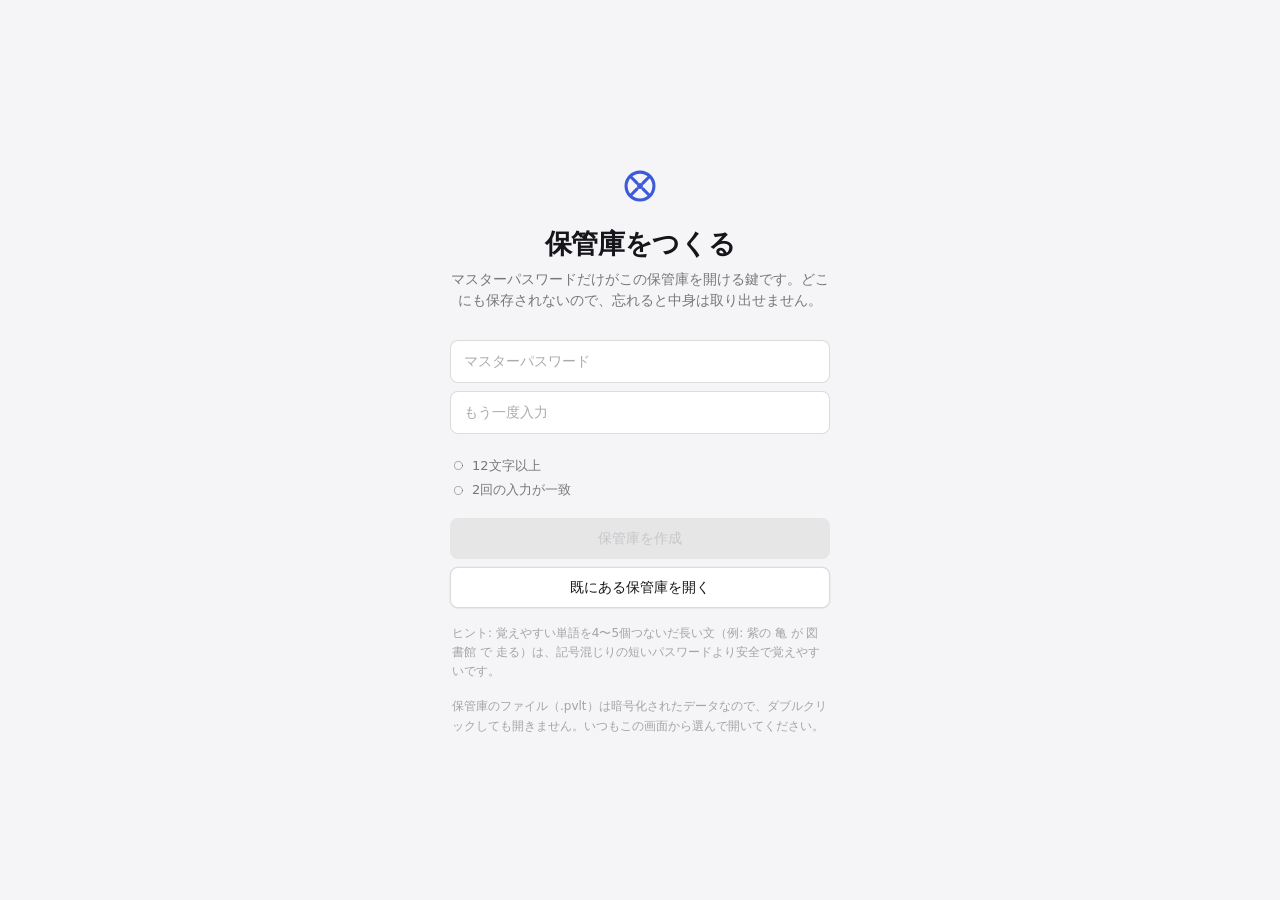
==== index.html @ 29baa1d1 "PassVault web 版を配信（版 8d595e68c6ea） Web/build.py --site の出力。生成物なので main には入れず、この枝だけに置く。" ====
<!doctype html>
<html lang="ja">
<head>
<meta charset="utf-8">
<meta name="viewport" content="width=device-width, initial-scale=1, viewport-fit=cover">
<meta name="apple-mobile-web-app-capable" content="yes">
<meta name="apple-mobile-web-app-status-bar-style" content="black-translucent">
<meta name="apple-mobile-web-app-title" content="PassVault">
<meta name="theme-color" content="#1c1c1e" media="(prefers-color-scheme: dark)">
<meta name="theme-color" content="#e8e8ea" media="(prefers-color-scheme: light)">
<link rel="manifest" href="./manifest.webmanifest">
<link rel="apple-touch-icon" href="./apple-touch-icon.png">
<!-- 検索避け。個人の保管庫なので、見つけてもらう必要がない。 -->
<meta name="robots" content="noindex, nofollow">
<title>PassVault</title>
<!--
  このファイルは Web/build.py が生成したものです。直接編集しないでください。
  元は Web/style.css と Web/*.js です。
-->
<style>
/* 骨組み。テーマ（theme-*.css）はこの上に重ねて色と密度を変える。
 *
 * 構造の考え方:
 *   ・面はひとつ。一覧と詳細は「切り替わる画面」であって、並ぶ列ではない。
 *     数十件の保管庫に 3 列は過剰で、ほとんどが空の器になる
 *   ・検索が主役。上の帯でいちばん広い場所を占める
 *   ・区分は横一列の札。中身のあるものしか出さない
 *   ・一覧から直接コピーできる。9 割の用はそれで済む
 *
 * 組みの考え方:
 *   ・余白は 4 の倍数で刻む。目が拾える律動を作るため
 *   ・選択は塗りつぶさない。地を薄く染めて文字を強める
 *   ・影はほとんど使わない。境界線と地の明度差で階層を作る
 *   ・色は状態を示すときだけ使う。装飾では使わない
 *   ・純白と純黒を避ける。目に刺さるうえ、階層も作りにくい
 */

:root {
  color-scheme: light dark;

  --accent: AccentColor;
  --accent-text: AccentColorText;
  --accent-fallback: #3b5bdb;

  --window: #f5f5f7;
  --bar: rgba(250, 250, 252, 0.78);
  --content: #ffffff;
  --raised: #ffffff;
  --sunken: #eeeef1;

  --text: #16161a;
  --text-2: rgba(22, 22, 26, 0.56);
  --text-3: rgba(22, 22, 26, 0.36);
  --hairline: rgba(22, 22, 26, 0.09);
  --hairline-strong: rgba(22, 22, 26, 0.15);
  --hover: rgba(22, 22, 26, 0.045);

  --danger: #d13d31;
  --warn: #a96500;
  --ok: #1a7f43;

  --r-small: 8px;
  --r-medium: 12px;
  --r-large: 18px;

  --shadow-raised: 0 0 0 0.5px rgba(22, 22, 26, 0.05), 0 1px 2px rgba(22, 22, 26, 0.04);
  --shadow-sheet: 0 0 0 0.5px rgba(22, 22, 26, 0.1), 0 24px 64px rgba(22, 22, 26, 0.24);

  --selected: color-mix(in srgb, var(--accent, var(--accent-fallback)) 11%, transparent);

  --tint-l: 47%;
  --tint-s: 56%;

  --ease: cubic-bezier(.32, .72, 0, 1);
}

@media (prefers-color-scheme: dark) {
  :root {
    --accent-fallback: #7a94ff;

    /* 黒を持ち上げる。沈めきると輪郭が消えて階層が読めない。 */
    --window: #141416;
    --bar: rgba(28, 28, 31, 0.76);
    --content: #1b1b1e;
    --raised: #232327;
    --sunken: #191a1d;

    --text: rgba(255, 255, 255, 0.92);
    --text-2: rgba(255, 255, 255, 0.54);
    --text-3: rgba(255, 255, 255, 0.33);
    --hairline: rgba(255, 255, 255, 0.09);
    --hairline-strong: rgba(255, 255, 255, 0.16);
    --hover: rgba(255, 255, 255, 0.055);

    --danger: #ff6b61;
    --warn: #ffb340;
    --ok: #41c777;

    --shadow-raised: 0 0 0 0.5px rgba(0, 0, 0, 0.36), 0 1px 2px rgba(0, 0, 0, 0.28);
    --shadow-sheet: 0 0 0 0.5px rgba(0, 0, 0, 0.5), 0 24px 64px rgba(0, 0, 0, 0.58);

    --selected: color-mix(in srgb, var(--accent, var(--accent-fallback)) 20%, transparent);

    --tint-l: 62%;
    --tint-s: 52%;
  }
}

@supports not (color: AccentColor) {
  :root { --accent: var(--accent-fallback); --accent-text: #fff; }
}

* { box-sizing: border-box; }
html, body { height: 100%; }

body {
  margin: 0;
  font: 14px/1.5 -apple-system, BlinkMacSystemFont, 'SF Pro Text', 'Hiragino Sans',
        'Noto Sans JP', system-ui, sans-serif;
  color: var(--text);
  background: var(--window);
  -webkit-font-smoothing: antialiased;
  text-rendering: optimizeLegibility;
}

button { font: inherit; color: inherit; cursor: default; }
input, textarea, select { font: inherit; color: inherit; }
a { color: var(--accent, var(--accent-fallback)); text-underline-offset: 2px; }
.icon { flex: none; vertical-align: -0.15em; }
.grow { flex: 1; min-width: 0; }

.gate-card h1, .detail-head h1, .dlg-head h2, .g-title, .brand {
  font-family: -apple-system, BlinkMacSystemFont, 'SF Pro Display', 'Hiragino Sans',
               'Noto Sans JP', system-ui, sans-serif;
  letter-spacing: -0.014em;
}

@media (prefers-reduced-motion: no-preference) {
  .chip, .item-row, .iconbtn, .push, .quick, .tag, .pill, dialog {
    transition: background-color .13s var(--ease), color .13s var(--ease),
                box-shadow .13s var(--ease), opacity .13s var(--ease);
  }
  dialog[open] { animation: sheet-in .26s var(--ease); }
  @keyframes sheet-in {
    from { transform: translateY(-12px) scale(.99); opacity: 0; }
    to   { transform: none; opacity: 1; }
  }
  #main > .sheet { animation: view-in .2s var(--ease); }
  @keyframes view-in { from { opacity: 0; transform: translateY(4px); } to { opacity: 1; transform: none; } }
}

:focus-visible {
  outline: 3px solid color-mix(in srgb, var(--accent, var(--accent-fallback)) 42%, transparent);
  outline-offset: 1px;
  border-radius: var(--r-small);
}

/* ---------- 入口（作成・解錠） ---------- */

#gate {
  min-height: 100vh; display: grid; place-items: center;
  padding: 40px 24px; background: var(--window);
}
.gate-card { width: 100%; max-width: 380px; text-align: center; }
.gate-card h1 { font-size: 27px; font-weight: 600; line-height: 1.2; margin: 20px 0 8px; }
.gate-card p.lead { color: var(--text-2); margin: 0 0 28px; font-size: 14px; line-height: 1.55; }
.gate-mark { color: var(--accent, var(--accent-fallback)); display: flex; justify-content: center; }

.field {
  width: 100%; padding: 10px 13px;
  border: 0.5px solid var(--hairline-strong); border-radius: var(--r-small);
  background: var(--content); margin-bottom: 8px;
}
.field::placeholder { color: var(--text-3); }
.field:focus { outline: none; border-color: var(--accent, var(--accent-fallback));
  box-shadow: 0 0 0 3.5px color-mix(in srgb, var(--accent, var(--accent-fallback)) 26%, transparent); }
textarea.field { resize: vertical; line-height: 1.6; }

.push {
  width: 100%; padding: 9px 18px; border-radius: var(--r-small);
  border: 0.5px solid var(--hairline-strong); background: var(--raised);
  box-shadow: var(--shadow-raised); font-weight: 450;
}
.push:hover:not(:disabled) { background: color-mix(in srgb, var(--raised) 93%, var(--text) 7%); }
.push:active:not(:disabled) { background: color-mix(in srgb, var(--raised) 86%, var(--text) 14%); }
.push:disabled { opacity: .45; }
.push.primary {
  background: var(--accent, var(--accent-fallback)); color: var(--accent-text, #fff);
  border-color: transparent; font-weight: 550;
}
.push.primary:hover:not(:disabled) { filter: brightness(1.08); }
.push.primary:active:not(:disabled) { filter: brightness(.92); }
.push.primary:disabled { background: var(--hairline-strong); color: var(--text-3); box-shadow: none; }
.push + .push { margin-top: 8px; }

.hints { text-align: left; margin: 14px 2px 18px; display: grid; gap: 5px; }
.hint { color: var(--text-2); font-size: 13px; display: flex; align-items: center; gap: 7px; }
.hint .icon { color: var(--text-3); }
.hint.ok, .hint.ok .icon { color: var(--ok); }
.tip { font-size: 12px; color: var(--text-3); margin: 16px 2px 0; text-align: left; line-height: 1.6; }
.error { color: var(--danger); font-size: 13px; text-align: left; margin: 8px 2px; }

/* ---------- 全体の骨格 ---------- */

#app { display: none; height: 100vh; grid-template-rows: auto 1fr; }
#app.on { display: grid; }

/* 上の帯。検索がこのアプリの主役なので、いちばん広い場所を与える。 */
#bar {
  display: flex; align-items: center; gap: 14px;
  padding: 12px 18px; min-height: 62px;
  background: var(--bar);
  -webkit-backdrop-filter: blur(28px) saturate(180%);
  backdrop-filter: blur(28px) saturate(180%);
  border-bottom: 0.5px solid var(--hairline);
  z-index: 5;
}
.brand {
  display: flex; align-items: center; gap: 7px; flex: none;
  font-size: 14.5px; font-weight: 600; color: var(--text);
}
.brand .icon { color: var(--accent, var(--accent-fallback)); }
.brand .unsaved {
  font-size: 11px; font-weight: 600; color: var(--warn);
  background: color-mix(in srgb, var(--warn) 15%, transparent);
  padding: 1px 7px; border-radius: 999px; margin-left: 2px;
}

.searchwrap { flex: 1; display: flex; justify-content: center; }
#search {
  width: 100%; max-width: 520px;
  padding: 9px 14px 9px 36px; border-radius: 10px;
  border: 0.5px solid transparent; background: var(--sunken);
  font-size: 14px;
  background-image: url("data:image/svg+xml,%3Csvg xmlns='http://www.w3.org/2000/svg' viewBox='0 0 24 24' fill='none' stroke='%23888' stroke-width='2' stroke-linecap='round'%3E%3Ccircle cx='10.7' cy='10.7' r='6.7'/%3E%3Cpath d='m15.6 15.6 4.4 4.4'/%3E%3C/svg%3E");
  background-repeat: no-repeat; background-position: 12px center; background-size: 15px;
  -webkit-appearance: none;
}
#search::placeholder { color: var(--text-3); }
#search:focus { outline: none; background-color: var(--content);
  border-color: var(--accent, var(--accent-fallback));
  box-shadow: 0 0 0 3.5px color-mix(in srgb, var(--accent, var(--accent-fallback)) 22%, transparent); }

.bar-tools { display: flex; align-items: center; gap: 2px; flex: none; }

/* 詳細のときの帯。戻り先の名前を出して、どこから来たか分かるようにする。 */
.backbtn {
  display: inline-flex; align-items: center; gap: 4px; flex: none;
  background: none; border: none; padding: 6px 10px 6px 6px;
  border-radius: var(--r-small); color: var(--accent, var(--accent-fallback));
  font-size: 13.5px; font-weight: 500;
}
.backbtn:hover { background: var(--hover); }
.bar-title {
  flex: 1; text-align: center; font-size: 13.5px; font-weight: 550;
  overflow: hidden; text-overflow: ellipsis; white-space: nowrap;
  padding: 0 8px;
}

.iconbtn {
  background: none; border: none; padding: 7px; border-radius: var(--r-small);
  color: var(--text-2); display: inline-flex; align-items: center; justify-content: center;
}
.iconbtn:hover { background: var(--hover); color: var(--text); }
.iconbtn:active { background: var(--hairline); }
.iconbtn.on { color: var(--accent, var(--accent-fallback)); }

#main { overflow-y: auto; }

/* 中身はひとつの柱にまとめて中央に置く。端まで広げると視線が泳ぐ。 */
.sheet { max-width: 720px; margin: 0 auto; padding: 22px 20px 64px; }

/* ---------- 区分の札 ---------- */

.chips { display: flex; flex-wrap: wrap; gap: 6px; margin-bottom: 18px; }
.chip {
  display: inline-flex; align-items: center; gap: 6px;
  padding: 5px 12px; border-radius: 999px;
  border: 0.5px solid var(--hairline-strong); background: transparent;
  color: var(--text-2); font-size: 13px;
}
.chip:hover { background: var(--hover); color: var(--text); }
.chip .n { font-size: 11.5px; color: var(--text-3); font-variant-numeric: tabular-nums; }
.chip .n.warn { color: var(--warn); font-weight: 600; }
.chip.sel {
  background: var(--selected); border-color: transparent;
  color: var(--accent, var(--accent-fallback)); font-weight: 550;
}
.chip.sel .n { color: color-mix(in srgb, currentColor 66%, transparent); }

.listtools { display: flex; justify-content: flex-end; margin: -8px 0 10px; }
.linkbtn {
  background: none; border: none; color: var(--text-2); font-size: 12.5px;
  display: inline-flex; align-items: center; gap: 5px; padding: 4px 8px;
  border-radius: var(--r-small);
}
.linkbtn:hover { background: var(--hover); color: var(--text); }

/* ---------- 一覧 ---------- */

.list {
  background: var(--content); border: 0.5px solid var(--hairline);
  border-radius: var(--r-medium); overflow: hidden;
  box-shadow: var(--shadow-raised);
}

.item-row { display: flex; align-items: stretch; position: relative; }
.item-row + .item-row { border-top: 0.5px solid var(--hairline); }
.item-row:hover { background: var(--hover); }
/* キーボードが指している行。触っている場所を見失わないための印。 */
.item-row.cur { background: var(--selected); }
.item-row.cur::before {
  content: ''; position: absolute; left: 0; top: 0; bottom: 0; width: 3px;
  background: var(--accent, var(--accent-fallback));
}

.item-open {
  flex: 1; min-width: 0; display: flex; align-items: center; gap: 13px;
  padding: 12px 14px; border: none; background: none; text-align: left; color: var(--text);
}
.item-row .avatar {
  width: 34px; height: 34px; border-radius: 9px;
  display: grid; place-items: center; flex: none; color: #fff;
  background: hsl(var(--hue) var(--tint-s) var(--tint-l));
}
.item-row .lines { flex: 1; min-width: 0; }
.item-row .t {
  display: block; overflow: hidden; text-overflow: ellipsis; white-space: nowrap;
  font-weight: 450;
}
.item-row.cur .t { font-weight: 550; }
.item-row .s {
  display: block; font-size: 12px; color: var(--text-2); margin-top: 1px;
  overflow: hidden; text-overflow: ellipsis; white-space: nowrap;
}
.item-row .marks { display: flex; gap: 6px; color: var(--text-3); flex: none; }
.item-row .marks .warn { color: var(--warn); }
.item-row .marks .fav { color: #e0a316; }

/* 一覧から直接コピーする釦。触れるまでは控えめにしておく。 */
.quick {
  flex: none; width: 46px; border: none; background: none;
  color: var(--text-3); display: grid; place-items: center;
  border-left: 0.5px solid transparent;
}
.quick:hover { background: var(--hover); color: var(--accent, var(--accent-fallback)); }
@media (hover: hover) {
  .quick { opacity: 0; }
  .item-row:hover .quick, .item-row.cur .quick, .quick:focus-visible { opacity: 1; }
}

.listfoot {
  font-size: 11.5px; color: var(--text-3); text-align: right;
  margin-top: 10px; font-variant-numeric: tabular-nums;
}

.empty {
  padding: 72px 28px; text-align: center; color: var(--text-3);
  display: grid; gap: 8px; justify-items: center;
}
.empty .big { color: var(--text-3); opacity: .4; }
.empty .lead { font-size: 14px; color: var(--text-2); }

/* ---------- 詳細 ---------- */

.detail-head { display: flex; align-items: center; gap: 16px; margin-bottom: 26px; }
.avatar.small {
  width: 26px; height: 26px; border-radius: 7px;
  display: grid; place-items: center; flex: none; color: #fff;
  background: hsl(var(--hue) var(--tint-s) var(--tint-l));
}
.detail-head .avatar {
  width: 58px; height: 58px; border-radius: 15px;
  display: grid; place-items: center; flex: none; color: #fff;
  background: hsl(var(--hue) var(--tint-s) var(--tint-l));
  box-shadow: 0 3px 10px color-mix(in srgb, hsl(var(--hue) var(--tint-s) var(--tint-l)) 30%, transparent);
}
.detail-head h1 { font-size: 25px; font-weight: 600; line-height: 1.2; margin: 0; }
/* 押すと同じ種別だけを見られる。札から種別を外したぶんの入口。 */
.detail-head .cat {
  font-size: 12px; color: var(--text-2); margin-top: 3px;
  letter-spacing: 0.04em; font-weight: 500;
  background: none; border: none; padding: 0; display: block;
}
.detail-head .cat:hover { color: var(--accent, var(--accent-fallback)); }

.card {
  background: var(--content); border: 0.5px solid var(--hairline);
  border-radius: var(--r-medium); margin-bottom: 14px;
  box-shadow: var(--shadow-raised); overflow: hidden;
}
.row { display: flex; align-items: center; gap: 10px; padding: 12px 15px; }
.row + .row { border-top: 0.5px solid var(--hairline); }
.row .lab {
  font-size: 11px; color: var(--text-2); margin-bottom: 3px;
  letter-spacing: 0.04em; font-weight: 500;
}
.row .val { word-break: break-word; line-height: 1.45; }
.row .val.mono {
  font-family: ui-monospace, 'SF Mono', Menlo, monospace; font-size: 13.5px;
  letter-spacing: 0.01em;
}
@media (hover: hover) {
  .row .iconbtn { opacity: .4; }
  .row:hover .iconbtn, .row .iconbtn:focus-visible { opacity: 1; }
}

.banner {
  display: flex; gap: 11px; padding: 12px 15px; border-radius: var(--r-medium);
  margin-bottom: 10px; align-items: flex-start;
  background: color-mix(in srgb, var(--warn) 11%, transparent);
  border: 0.5px solid color-mix(in srgb, var(--warn) 22%, transparent);
}
.banner > .icon { color: var(--warn); margin-top: 1px; }
.banner .bt { font-weight: 600; font-size: 13.5px; }
.banner .bd { font-size: 12.5px; color: var(--text-2); line-height: 1.5; }
.banner.quiet { background: var(--sunken); border-color: var(--hairline); }
.banner.quiet > .icon { color: var(--text-2); }

.tags { display: flex; flex-wrap: wrap; gap: 6px; margin-bottom: 18px; }
.tag {
  font-size: 12.5px; padding: 3px 11px 3px 8px; border-radius: 999px;
  background: var(--sunken); border: 0.5px solid var(--hairline);
  display: inline-flex; align-items: center; gap: 5px; color: var(--text-2);
}
.tag .icon { color: var(--text-3); }
button.tag:hover {
  background: var(--selected); border-color: transparent;
  color: var(--accent, var(--accent-fallback));
}
button.tag:hover .icon { color: currentColor; }

.notes {
  white-space: pre-wrap; background: var(--content); border: 0.5px solid var(--hairline);
  border-radius: var(--r-medium); padding: 15px; margin-bottom: 14px;
  box-shadow: var(--shadow-raised); line-height: 1.65;
}
.meta { font-size: 12px; color: var(--text-3); font-variant-numeric: tabular-nums; }

.strength { display: flex; align-items: center; gap: 10px; margin-top: 7px; }
.bar { flex: 1; height: 5px; border-radius: 999px; background: var(--hairline); overflow: hidden; max-width: 180px; }
.bar > i { display: block; height: 100%; border-radius: 999px; transition: width .3s var(--ease); }
.strength .lv { font-size: 12px; white-space: nowrap; font-variant-numeric: tabular-nums; }

.otp { display: flex; align-items: center; gap: 14px; padding: 13px 15px; }
.otp .code {
  font: 600 27px/1 ui-monospace, 'SF Mono', Menlo, monospace;
  font-variant-numeric: tabular-nums; letter-spacing: .06em; margin-top: 3px;
}
.otp .ring { width: 29px; height: 29px; flex: none; }
.otp .ring text { font: 500 9px -apple-system, system-ui, sans-serif; fill: var(--text-2); }

details.history { margin-bottom: 14px; }
details.history summary {
  cursor: default; font-size: 13px; color: var(--text-2);
  padding: 4px 0; list-style: none; display: flex; align-items: center; gap: 6px;
}
details.history summary::-webkit-details-marker { display: none; }
details.history summary::before {
  content: ''; width: 0; height: 0; border-left: 4px solid currentColor;
  border-top: 3.5px solid transparent; border-bottom: 3.5px solid transparent;
  transition: transform .16s var(--ease);
}
details.history[open] summary::before { transform: rotate(90deg); }

.actions { display: flex; gap: 9px; margin-top: 26px; }
.actions .push { width: auto; padding: 8px 22px; }

/* ---------- ダイアログ ---------- */

dialog {
  border: none; border-radius: var(--r-large); padding: 0; color: var(--text);
  background: var(--window); max-width: 92vw; width: 520px; max-height: 86vh;
  box-shadow: var(--shadow-sheet);
}
dialog::backdrop { background: rgba(0, 0, 0, .34); -webkit-backdrop-filter: blur(3px); backdrop-filter: blur(3px); }
.dlg-head {
  display: flex; align-items: center; gap: 10px; padding: 13px 16px;
  border-bottom: 0.5px solid var(--hairline); position: sticky; top: 0;
  background: color-mix(in srgb, var(--window) 80%, transparent);
  -webkit-backdrop-filter: blur(24px); backdrop-filter: blur(24px); z-index: 2;
}
.dlg-head h2 { font-size: 14.5px; font-weight: 600; line-height: 1.3; margin: 0; flex: 1; text-align: center; }
.dlg-head button {
  background: none; border: none; color: var(--accent, var(--accent-fallback));
  font-weight: 500; padding: 4px 8px; border-radius: var(--r-small);
}
.dlg-head button:hover { background: var(--hover); }
.dlg-head button:disabled { color: var(--text-3); }
.dlg-head button.danger { color: var(--danger); }
.dlg-body { padding: 16px; overflow-y: auto; }

.group {
  background: var(--content); border: 0.5px solid var(--hairline);
  border-radius: var(--r-medium); margin-bottom: 16px;
  box-shadow: var(--shadow-raised); overflow: hidden;
}
.group > .g-row { padding: 12px 15px; }
.group > .g-row + .g-row { border-top: 0.5px solid var(--hairline); }
button.g-row { width: 100%; border: none; background: none; text-align: left; color: var(--text); display: block; }
button.g-row:hover { background: var(--hover); }
.g-lab { display: block; font-size: 11px; color: var(--text-2); margin-bottom: 5px; letter-spacing: 0.04em; font-weight: 500; }
.g-title { font-size: 11.5px; font-weight: 600; line-height: 1.4; color: var(--text-3); margin: 0 4px 6px; letter-spacing: 0.04em; }
.g-foot { font-size: 12px; color: var(--text-3); margin: -10px 4px 16px; line-height: 1.6; }
.inline { display: flex; align-items: center; gap: 8px; }
.inline .field { margin: 0; }
.between { display: flex; align-items: center; justify-content: space-between; gap: 14px; }

.pill {
  padding: 3px 12px; border-radius: 999px; border: 0.5px solid var(--hairline);
  background: var(--sunken); font-size: 12.5px; color: var(--text-2);
}
.pill:hover { background: var(--hover); }

input[type=range] { accent-color: var(--accent, var(--accent-fallback)); width: 100%; }
input[type=checkbox] { accent-color: var(--accent, var(--accent-fallback)); width: 15px; height: 15px; }
select.field { padding: 7px 11px; }

#toast {
  position: fixed; left: 50%; bottom: 32px; transform: translateX(-50%) translateY(8px);
  background: color-mix(in srgb, var(--raised) 88%, transparent);
  -webkit-backdrop-filter: blur(24px) saturate(180%); backdrop-filter: blur(24px) saturate(180%);
  border: 0.5px solid var(--hairline); color: var(--text);
  padding: 10px 18px; border-radius: 999px; font-size: 13.5px;
  box-shadow: var(--shadow-sheet);
  opacity: 0; pointer-events: none; transition: opacity .18s var(--ease), transform .18s var(--ease);
  z-index: 100; max-width: 76vw; text-align: center;
}
#toast.on { opacity: 1; transform: translateX(-50%) translateY(0); }

/* ---------- 狭い画面 ---------- */
/*
 * 面がひとつなので、列を隠す仕掛けが要らない。
 * 変えるのは帯の詰めと、指で触る大きさだけ。
 */

.mobile-only { display: none; }

@media (max-width: 720px) {
  #bar { padding: 10px 12px; gap: 8px; min-height: 58px; flex-wrap: wrap; }
  /* 名前を落として検索に幅を譲る。狭いところで最優先なのは探すこと。 */
  .brand span:not(.unsaved) { display: none; }
  .sheet { padding: 18px 14px 64px; }
  .detail-head .avatar { width: 50px; height: 50px; border-radius: 13px; }
  .detail-head h1 { font-size: 22px; }
  .item-open { padding: 13px 13px; }
  .quick { width: 52px; }
  dialog { width: 100%; max-width: 100vw; max-height: 92vh;
           border-radius: var(--r-large) var(--r-large) 0 0;
           margin-bottom: 0; margin-top: auto; }
}

@media (min-width: 1200px) {
  .sheet { max-width: 800px; padding: 30px 24px 72px; }
}

/* ---------- 緊急用シート ---------- */
/*
 * 紙に残すための一枚。画面では普通のダイアログとして見せ、
 * 印刷のときだけ本文を紙いっぱいに広げて、他を全部消す。
 */

.kit { line-height: 1.7; }
.kit h2 { font-size: 18px; font-weight: 600; margin: 0 0 10px; }
.kit h3 {
  font-size: 12px; font-weight: 600; color: var(--text-2);
  margin: 20px 0 6px; letter-spacing: 0.04em;
}
.kit p { margin: 0 0 8px; font-size: 13px; color: var(--text-2); }
.kit-line {
  font-family: ui-monospace, 'SF Mono', Menlo, monospace; font-size: 13px;
  background: var(--sunken); border: 0.5px solid var(--hairline);
  border-radius: var(--r-small); padding: 9px 12px; word-break: break-all;
}
/* 手で書き込むための空欄。アプリは決してここに書かない。 */
.kit-blank {
  border-bottom: 1.5px solid var(--text-3);
  height: 34px; margin: 4px 0 12px;
}
.kit-warn {
  color: var(--danger); font-weight: 500;
  border-left: 3px solid var(--danger); padding-left: 10px;
}
.kit-foot { font-size: 11.5px; color: var(--text-3); margin-top: 22px; }

@media print {
  /* 紙には中身だけを出す。背景の一覧が透けて出ると、
     項目名がそのまま印刷されてしまう。 */
  body > *, #app, #gate, #toast { display: none !important; }
  dialog { display: block !important; position: static; width: auto; max-width: none;
           max-height: none; box-shadow: none; background: #fff; color: #000; }
  dialog::backdrop { display: none; }
  .dlg-head, .g-foot { display: none !important; }
  .dlg-body { padding: 0; overflow: visible; }
  .kit-line { background: #f4f4f4; border-color: #ccc; }
  .kit-blank { border-bottom-color: #000; }
  .kit-warn { color: #000; border-left-color: #000; }
  .kit p, .kit h3 { color: #333; }
}


/* ===== theme-macos.css ===== */
/* テーマ「macOS」
 *
 * style.css の骨組みが元々 macOS に寄せてあるので、重ねるものは無い。
 * 他のテーマと同じ扱いにするために置いてある。
 */

</style>
</head>
<body>
<div id="gate"></div>
<div id="app">
  <div id="bar"></div>
  <div id="main"></div>
</div>
<div id="toast"></div>
<script>window.PASSVAULT_BUILD = "8d595e68c6ea";</script>
<script>

// ===== core.js =====
// PassVault web 版のコア部分。画面の描画は含まない。
//
// ファイル形式は Swift 版とバイト単位で互換。
//   ヘッダ 44 バイト: "PVLT"(4) + version u16BE(2) + kdfID u16BE(2)
//                     + iterations u32BE(4) + salt(32)
//   本体: AES-GCM の nonce(12) + 暗号文 + 認証タグ(16)
//   AAD: ヘッダ 44 バイトそのもの（これで反復回数の切り下げ攻撃を防ぐ）
//   鍵: PBKDF2-HMAC-SHA512(パスワードのUTF-8, salt, iterations) の 32 バイト

// ============================================================
// 保管庫の暗号
// ============================================================

const HEADER_BYTES = 44;
const MAGIC = [0x50, 0x56, 0x4c, 0x54]; // "PVLT"
const SCHEMA_VERSION = 3;

// Web Crypto の PBKDF2 は Swift 版より 4 倍ほど速いので、同じ体感の重さにするには
// 反復回数を上げる必要がある。反復回数はファイルに記録されるので、
// ここを上げても古い保管庫はそのまま開ける。
const DEFAULT_ITERATIONS = 1_200_000;

class VaultError extends Error {}

function makeHeader(iterations = DEFAULT_ITERATIONS) {
  const salt = crypto.getRandomValues(new Uint8Array(32));
  return buildHeader(1, 1, iterations, salt);
}

function buildHeader(version, kdfID, iterations, salt) {
  const raw = new Uint8Array(HEADER_BYTES);
  raw.set(MAGIC, 0);
  const view = new DataView(raw.buffer);
  view.setUint16(4, version, false);
  view.setUint16(6, kdfID, false);
  view.setUint32(8, iterations, false);
  raw.set(salt, 12);
  return { version, kdfID, iterations, salt, raw };
}

function decodeHeader(bytes) {
  if (bytes.length < HEADER_BYTES) throw new VaultError('保管庫ファイルが壊れているか、形式が違います。');
  for (let i = 0; i < 4; i++) {
    if (bytes[i] !== MAGIC[i]) throw new VaultError('保管庫ファイルが壊れているか、形式が違います。');
  }
  const view = new DataView(bytes.buffer, bytes.byteOffset, HEADER_BYTES);
  const version = view.getUint16(4, false);
  const kdfID = view.getUint16(6, false);
  const iterations = view.getUint32(8, false);
  if (version !== 1) throw new VaultError(`対応していないファイル形式です（version ${version}）。`);
  if (kdfID !== 1) throw new VaultError(`対応していない鍵導出方式です（id ${kdfID}）。`);
  if (iterations === 0) throw new VaultError('保管庫ファイルが壊れているか、形式が違います。');
  return buildHeader(version, kdfID, iterations, bytes.slice(12, HEADER_BYTES));
}

async function deriveKey(password, header) {
  const material = await crypto.subtle.importKey(
    'raw', new TextEncoder().encode(password), 'PBKDF2', false, ['deriveBits']
  );
  const bits = await crypto.subtle.deriveBits(
    { name: 'PBKDF2', hash: 'SHA-512', salt: header.salt, iterations: header.iterations },
    material, 256
  );
  return crypto.subtle.importKey('raw', bits, { name: 'AES-GCM' }, false, ['encrypt', 'decrypt']);
}

/// Swift の JSONDecoder の iso8601 は小数秒を受け付けないので、ミリ秒を落とす。
function isoNoMillis(date = new Date()) {
  return date.toISOString().replace(/\.\d{3}Z$/, 'Z');
}

async function seal(payload, key, header) {
  const nonce = crypto.getRandomValues(new Uint8Array(12));
  const plaintext = new TextEncoder().encode(JSON.stringify(payload));
  const sealed = new Uint8Array(await crypto.subtle.encrypt(
    { name: 'AES-GCM', iv: nonce, additionalData: header.raw, tagLength: 128 }, key, plaintext
  ));
  const file = new Uint8Array(HEADER_BYTES + 12 + sealed.length);
  file.set(header.raw, 0);
  file.set(nonce, HEADER_BYTES);
  file.set(sealed, HEADER_BYTES + 12);
  return file;
}

async function open(bytes, key, header) {
  const body = bytes.slice(HEADER_BYTES);
  if (body.length === 0) throw new VaultError('保管庫ファイルが壊れているか、形式が違います。');
  let plaintext;
  try {
    plaintext = await crypto.subtle.decrypt(
      { name: 'AES-GCM', iv: body.slice(0, 12), additionalData: header.raw, tagLength: 128 },
      key, body.slice(12)
    );
  } catch {
    // 認証タグが合わない。パスワード違いと改ざんは区別できない（区別する必要もない）。
    throw new VaultError('マスターパスワードが違います。');
  }
  return normalizePayload(JSON.parse(new TextDecoder().decode(plaintext)));
}

/// 古い形式（v1 = entries、v2 = 墓標なし）も読めるようにする
function normalizePayload(raw) {
  if (Array.isArray(raw.items)) {
    return {
      schemaVersion: raw.schemaVersion ?? 2,
      items: raw.items.map(normalizeItem),
      deletions: raw.deletions ?? [],
    };
  }
  if (Array.isArray(raw.entries)) {
    return {
      schemaVersion: 1,
      items: raw.entries.map(entry => ({
        id: entry.id,
        category: 'login',
        title: entry.title ?? '',
        fields: [
          { id: crypto.randomUUID(), label: 'ユーザー名', value: entry.username ?? '', kind: 'username', isCustom: false },
          { id: crypto.randomUUID(), label: 'パスワード', value: entry.password ?? '', kind: 'password', isCustom: false },
          { id: crypto.randomUUID(), label: 'ウェブサイト', value: entry.url ?? '', kind: 'url', isCustom: false },
        ],
        notes: entry.notes ?? '',
        tags: entry.folder ? [entry.folder] : [],
        isFavorite: false,
        oneTimePasswordSecret: '',
        passwordHistory: [],
        createdAt: entry.createdAt,
        updatedAt: entry.updatedAt,
      })),
      deletions: [],
    };
  }
  return { schemaVersion: SCHEMA_VERSION, items: [], deletions: [] };
}

function normalizeItem(item) {
  return {
    id: item.id ?? crypto.randomUUID(),
    category: item.category ?? 'login',
    title: item.title ?? '',
    fields: (item.fields ?? []).map(field => ({
      id: field.id ?? crypto.randomUUID(),
      label: field.label ?? '',
      value: field.value ?? '',
      kind: field.kind ?? 'text',
      isCustom: field.isCustom ?? false,
    })),
    notes: item.notes ?? '',
    tags: item.tags ?? [],
    isFavorite: item.isFavorite ?? false,
    oneTimePasswordSecret: item.oneTimePasswordSecret ?? '',
    passwordHistory: item.passwordHistory ?? [],
    trashedAt: item.trashedAt,
    createdAt: item.createdAt ?? isoNoMillis(),
    updatedAt: item.updatedAt ?? isoNoMillis(),
  };
}

// ============================================================
// 種別
// ============================================================

const FIELD_KINDS = {
  text: { label: 'テキスト', concealed: false },
  username: { label: 'ユーザー名', concealed: false },
  password: { label: 'パスワード', concealed: true },
  email: { label: 'メールアドレス', concealed: false },
  url: { label: 'URL', concealed: false },
  phone: { label: '電話番号', concealed: false },
  pin: { label: '暗証番号', concealed: true },
  cardNumber: { label: 'カード番号', concealed: true },
  monthYear: { label: '有効期限', concealed: false },
  multiline: { label: '複数行テキスト', concealed: false },
};

const CATEGORIES = {
  login: {
    name: 'ログイン', otp: true,
    template: [['ユーザー名', 'username'], ['パスワード', 'password'], ['ウェブサイト', 'url']],
    placeholder: 'GitHub',
  },
  secureNote: {
    name: 'セキュアメモ', otp: false,
    template: [], placeholder: '自宅のWi-Fi設定メモ',
  },
  creditCard: {
    name: 'クレジットカード', otp: false,
    template: [['名義人', 'text'], ['カード番号', 'cardNumber'], ['有効期限', 'monthYear'],
               ['セキュリティコード', 'pin'], ['暗証番号', 'pin'], ['カード会社', 'text']],
    placeholder: '楽天カード',
  },
  identity: {
    name: 'ID・個人情報', otp: false,
    template: [['氏名', 'text'], ['生年月日', 'text'], ['住所', 'multiline'],
               ['メールアドレス', 'email'], ['電話番号', 'phone']],
    placeholder: '自分のプロフィール',
  },
  apiCredential: {
    name: 'APIキー', otp: true,
    template: [['サービス名', 'text'], ['APIキー', 'password'], ['エンドポイント', 'url'], ['有効期限', 'text']],
    placeholder: 'OpenAI API',
  },
  wifi: {
    name: 'Wi-Fi', otp: false,
    template: [['ネットワーク名（SSID）', 'text'], ['パスワード', 'password'], ['暗号化方式', 'text']],
    placeholder: '自宅ルーター',
  },
  license: {
    name: 'ライセンス', otp: false,
    template: [['ライセンス名義', 'text'], ['ライセンスキー', 'password'], ['バージョン', 'text'], ['購入元', 'url']],
    placeholder: 'Sketch ライセンス',
  },
};

function makeItem(category = 'login') {
  const now = isoNoMillis();
  return {
    id: crypto.randomUUID(),
    category,
    title: '',
    fields: CATEGORIES[category].template.map(([label, kind]) => ({
      id: crypto.randomUUID(), label, value: '', kind, isCustom: false,
    })),
    notes: '',
    tags: [],
    isFavorite: false,
    oneTimePasswordSecret: '',
    passwordHistory: [],
    createdAt: now,
    updatedAt: now,
  };
}

const isConcealed = kind => FIELD_KINDS[kind]?.concealed ?? false;
const displayTitle = item => item.title.trim() || '名称未設定';
const primaryPassword = item =>
  item.fields.find(f => f.kind === 'password' && f.value)?.value ?? null;
const primaryUsername = item =>
  item.fields.find(f => (f.kind === 'username' || f.kind === 'email') && f.value)?.value ?? null;
const primaryURL = item => item.fields.find(f => f.kind === 'url' && f.value)?.value ?? null;

function groupedCardNumber(value) {
  const digits = value.replace(/\D/g, '');
  if (digits.length <= 4) return value;
  return digits.match(/.{1,4}/g).join(' ');
}

function subtitle(item) {
  if (item.category === 'creditCard') {
    const digits = (item.fields.find(f => f.kind === 'cardNumber')?.value ?? '').replace(/\D/g, '');
    if (digits.length >= 4) return '•••• ' + digits.slice(-4);
    return item.fields.find(f => f.kind === 'text' && f.value)?.value ?? '';
  }
  // セキュアメモの中身は一覧に出さない。
  // 秘密を隠すための種別なのに、1 行目を一覧に並べたら意味がなくなる
  // （暗証番号をメモしていた場合、それがそのまま見えてしまう）。
  if (item.category === 'secureNote') {
    const lines = item.notes.trim() ? item.notes.trim().split('\n').length : 0;
    return lines ? `${lines} 行のメモ` : '';
  }
  return primaryUsername(item) ?? primaryURL(item) ?? '';
}

/// 伏せ字の欄は値を検索対象にしない。
/// 検索結果からパスワードの中身が推測できてしまうのを避けるため。
function matches(item, query) {
  const q = query.trim().toLowerCase();
  if (!q) return true;
  if (displayTitle(item).toLowerCase().includes(q)) return true;
  if (item.tags.some(tag => tag.toLowerCase().includes(q))) return true;
  // 種別名も拾う。「ログイン」「カード」と打てば絞れるので、
  // 画面に種別ごとの入れ物を並べる必要がなくなる。
  if (CATEGORIES[item.category]?.name.toLowerCase().includes(q)) return true;
  if (item.notes.toLowerCase().includes(q)) return true;
  return item.fields.some(field => {
    if (isConcealed(field.kind)) return field.label.toLowerCase().includes(q);
    return field.label.toLowerCase().includes(q) || field.value.toLowerCase().includes(q);
  });
}

// ===== crypto-extras.js =====
// TOTP、パスワード生成、強度推定、点検、同期のマージ。
// Swift 版の同名の処理を移したもので、テストベクタも同じものを使う。

// ============================================================
// ワンタイムパスワード（RFC 6238）
// ============================================================

const BASE32_ALPHABET = 'ABCDEFGHIJKLMNOPQRSTUVWXYZ234567';

function base32Decode(text) {
  const cleaned = text.toUpperCase().replace(/[=\s-]/g, '');
  if (!cleaned) return null;
  const out = [];
  let buffer = 0;
  let bits = 0;
  for (const character of cleaned) {
    const index = BASE32_ALPHABET.indexOf(character);
    if (index < 0) return null;
    buffer = (buffer << 5) | index;
    bits += 5;
    if (bits >= 8) {
      out.push((buffer >> (bits - 8)) & 0xff);
      bits -= 8;
    }
  }
  return out.length ? new Uint8Array(out) : null;
}

function base32Encode(bytes) {
  let result = '';
  let buffer = 0;
  let bits = 0;
  for (const byte of bytes) {
    buffer = (buffer << 8) | byte;
    bits += 8;
    while (bits >= 5) {
      result += BASE32_ALPHABET[(buffer >> (bits - 5)) & 0x1f];
      bits -= 5;
    }
  }
  if (bits > 0) result += BASE32_ALPHABET[(buffer << (5 - bits)) & 0x1f];
  return result;
}

const HASH_NAMES = { SHA1: 'SHA-1', SHA256: 'SHA-256', SHA512: 'SHA-512' };

/// QR コードの中身（otpauth://totp/...）でも、素の Base32 文字列でも受け付ける。
function parseOTP(raw) {
  const trimmed = (raw ?? '').trim();
  if (!trimmed) return null;

  if (trimmed.toLowerCase().startsWith('otpauth://')) {
    let url;
    try { url = new URL(trimmed); } catch { return null; }
    if (url.host.toLowerCase() !== 'totp') return null;

    const secret = base32Decode(url.searchParams.get('secret') ?? '');
    if (!secret) return null;

    const digits = Number(url.searchParams.get('digits'));
    const period = Number(url.searchParams.get('period'));
    const algorithm = (url.searchParams.get('algorithm') ?? 'SHA1').toUpperCase();

    let issuer = url.searchParams.get('issuer') ?? null;
    let account = null;
    const label = decodeURIComponent(url.pathname.replace(/^\/+/, ''));
    if (label) {
      const separator = label.indexOf(':');
      if (separator >= 0) {
        issuer = issuer ?? label.slice(0, separator);
        account = label.slice(separator + 1).trim();
      } else {
        account = label;
      }
    }
    return {
      secret,
      digits: digits >= 6 && digits <= 8 ? digits : 6,
      period: period > 0 ? period : 30,
      algorithm: HASH_NAMES[algorithm] ? algorithm : 'SHA1',
      issuer, account,
    };
  }

  const secret = base32Decode(trimmed);
  if (!secret) return null;
  return { secret, digits: 6, period: 30, algorithm: 'SHA1', issuer: null, account: null };
}

async function otpCode(config, date = new Date()) {
  const counter = Math.floor(date.getTime() / 1000 / config.period);
  return otpCodeForCounter(config, counter);
}

async function otpCodeForCounter(config, counter) {
  const key = await crypto.subtle.importKey(
    'raw', config.secret, { name: 'HMAC', hash: HASH_NAMES[config.algorithm] }, false, ['sign']
  );
  const message = new Uint8Array(8);
  new DataView(message.buffer).setBigUint64(0, BigInt(counter), false);
  const mac = new Uint8Array(await crypto.subtle.sign('HMAC', key, message));

  // RFC 4226 の動的切り出し: 最終バイト下位 4 ビットを開始位置に使う
  const offset = mac[mac.length - 1] & 0x0f;
  const truncated = ((mac[offset] & 0x7f) << 24) | (mac[offset + 1] << 16)
                  | (mac[offset + 2] << 8) | mac[offset + 3];
  return String(truncated % 10 ** config.digits).padStart(config.digits, '0');
}

function otpSecondsRemaining(config, date = new Date()) {
  return config.period - Math.floor(date.getTime() / 1000) % config.period;
}

function formatOTP(code) {
  return code.length === 6 ? `${code.slice(0, 3)} ${code.slice(3)}` : code;
}

// ============================================================
// パスワード生成
// ============================================================

const AMBIGUOUS = new Set('0O1lI|`\'"~,.;:'.split(''));

const GENERATOR_SETS = {
  lower: 'abcdefghijklmnopqrstuvwxyz',
  upper: 'ABCDEFGHIJKLMNOPQRSTUVWXYZ',
  digits: '0123456789',
  symbols: '!#$%&()*+-/<=>?@[]^_{|}~',
};

/// 剰余バイアスを避けた一様乱数。`% n` で済ませると小さい値が出やすくなる。
function randomIndex(bound) {
  const limit = Math.floor(0x100000000 / bound) * bound;
  const buffer = new Uint32Array(1);
  let value;
  do {
    crypto.getRandomValues(buffer);
    value = buffer[0];
  } while (value >= limit);
  return value % bound;
}

function generatePassword(options) {
  const pools = [];
  if (options.lower) pools.push(GENERATOR_SETS.lower);
  if (options.upper) pools.push(GENERATOR_SETS.upper);
  if (options.digits) pools.push(GENERATOR_SETS.digits);
  if (options.symbols) pools.push(GENERATOR_SETS.symbols);

  const filtered = pools
    .map(pool => options.avoidAmbiguous
      ? [...pool].filter(character => !AMBIGUOUS.has(character)).join('')
      : pool)
    .filter(pool => pool.length > 0);
  if (filtered.length === 0) return '';

  const all = filtered.join('');
  const length = Math.max(options.length, filtered.length);

  // 有効にした種類が必ず 1 文字以上入るよう、先に 1 文字ずつ確保してから混ぜる
  const characters = filtered.map(pool => pool[randomIndex(pool.length)]);
  while (characters.length < length) characters.push(all[randomIndex(all.length)]);
  for (let i = characters.length - 1; i > 0; i--) {
    const j = randomIndex(i + 1);
    [characters[i], characters[j]] = [characters[j], characters[i]];
  }
  return characters.join('');
}

function generatorEntropyBits(options) {
  const pools = [];
  if (options.lower) pools.push(GENERATOR_SETS.lower);
  if (options.upper) pools.push(GENERATOR_SETS.upper);
  if (options.digits) pools.push(GENERATOR_SETS.digits);
  if (options.symbols) pools.push(GENERATOR_SETS.symbols);
  const size = pools
    .map(pool => options.avoidAmbiguous
      ? [...pool].filter(character => !AMBIGUOUS.has(character)).length
      : pool.length)
    .reduce((total, count) => total + count, 0);
  return size > 1 ? options.length * Math.log2(size) : 0;
}

// ============================================================
// 強度の見積もり
// ============================================================
//
// あくまで目安。実際の解読しやすさを保証するものではない。
// 文字種・長さ・繰り返し・並び・ありがちな単語だけを見ている。

const COMMON_PASSWORDS = new Set([
  'password', 'passw0rd', 'letmein', 'welcome', 'admin', 'root', 'qwerty',
  'monkey', 'dragon', 'iloveyou', 'sunshine', 'princess', 'football',
  'baseball', 'abc', 'test', 'guest', 'master', 'login', 'hello',
  'freedom', 'whatever', 'trustno', 'starwars', 'pokemon', 'computer',
]);
const KEYBOARD_RUNS = ['qwerty', 'asdf', 'zxcv', '1234', 'qwertz', 'azerty'];

function characterPoolSize(password) {
  let pool = 0;
  if (/[a-z]/.test(password)) pool += 26;
  if (/[A-Z]/.test(password)) pool += 26;
  if (/[0-9]/.test(password)) pool += 10;
  if (/[^A-Za-z0-9-￿]/.test(password)) pool += 33;
  if (/[-￿]/.test(password)) pool += 200; // 日本語など
  return pool;
}

function isContinuation(previous, current) {
  if (previous === current) return true;
  const a = previous.codePointAt(0);
  const b = current.codePointAt(0);
  if (a > 127 || b > 127) return false;
  return b === a + 1 || b + 1 === a;
}

/// 連続した同じ文字や abc / 123 のような並びは 1 文字分として数えない
function effectiveLength(password) {
  let total = 0;
  let runLength = 0;
  let previous = null;
  for (const character of password) {
    if (previous !== null && isContinuation(previous, character)) {
      runLength += 1;
      total += Math.max(0.25, 1 - runLength * 0.25);
    } else {
      runLength = 0;
      total += 1;
    }
    previous = character;
  }
  return total;
}

function estimateBits(password) {
  if (!password) return 0;
  const pool = characterPoolSize(password);
  if (pool <= 1) return 0;

  let bits = effectiveLength(password) * Math.log2(pool);
  const uniqueRatio = new Set(password).size / password.length;
  bits *= 0.55 + 0.45 * uniqueRatio;

  const normalized = password.toLowerCase();
  const lettersOnly = normalized.replace(/[^a-z]/g, '');
  if (COMMON_PASSWORDS.has(lettersOnly) || COMMON_PASSWORDS.has(normalized)) {
    return Math.min(bits, 8);
  }
  if ([...COMMON_PASSWORDS].some(word => word.length >= 5 && normalized.includes(word))) bits *= 0.5;
  if (KEYBOARD_RUNS.some(run => normalized.includes(run))) bits *= 0.7;

  return Math.max(bits, 1);
}

const STRENGTH_LEVELS = [
  { limit: 28, label: 'とても弱い', rank: 0 },
  { limit: 50, label: '弱い', rank: 1 },
  { limit: 80, label: 'まずまず', rank: 2 },
  { limit: 110, label: '強い', rank: 3 },
  { limit: Infinity, label: 'とても強い', rank: 4 },
];

function strengthLevel(bits) {
  return STRENGTH_LEVELS.find(level => bits < level.limit);
}

// ===== audit.js =====
// 点検（保管庫全体の弱点の洗い出し）と、2 つの保管庫のマージ。
// どちらも通信をせず、渡された値だけで判断する。



// ============================================================
// 点検
// ============================================================

const FINDING_KINDS = {
  reused: {
    title: '使い回している', icon: '🔁', severity: 0,
    explanation: '1つのサービスが漏れると、同じパスワードを使った他のサービスも芋づる式に破られます。',
  },
  weak: {
    title: '推測されやすい', icon: '⚠️', severity: 1,
    explanation: '総当たりや辞書攻撃で破られやすいパスワードです。生成機能で作り直すのが確実です。',
  },
  old: {
    title: '長く変えていない', icon: '🕰', severity: 2,
    explanation: '1年以上変えていないパスワードです。気づかないうちに漏れている可能性があります。',
  },
  insecureURL: {
    title: '保護されていないサイト', icon: '🔓', severity: 3,
    explanation: 'http:// のサイトは通信が暗号化されません。https:// が使えないか確認してください。',
  },
};

const AGE_THRESHOLD_MS = 365 * 24 * 60 * 60 * 1000;
const WEAK_THRESHOLD_BITS = 50;

/// 現在のパスワードを使い始めた日。
/// 履歴の最新は「1つ前のパスワードを捨てた日」＝今のパスワードを設定した日にあたる。
function lastPasswordChange(item) {
  const times = (item.passwordHistory ?? []).map(change => Date.parse(change.changedAt));
  return times.length ? Math.max(...times) : Date.parse(item.createdAt);
}

function audit(items, now = Date.now()) {
  const active = items.filter(item => !item.trashedAt);
  const findings = [];

  // 使い回し: 同じパスワードを持つアイテムが 2 つ以上ある
  const byPassword = new Map();
  for (const item of active) {
    const password = primaryPassword(item);
    if (!password) continue;
    if (!byPassword.has(password)) byPassword.set(password, []);
    byPassword.get(password).push(item);
  }
  for (const group of byPassword.values()) {
    if (group.length < 2) continue;
    for (const item of group) {
      const others = group.filter(other => other.id !== item.id).map(displayTitle).sort();
      findings.push({
        itemId: item.id, itemTitle: displayTitle(item), kind: 'reused',
        detail: `同じパスワードを ${others.join('、')} でも使っています`,
      });
    }
  }

  for (const item of active) {
    const password = primaryPassword(item);
    if (password) {
      const bits = estimateBits(password);
      if (bits < WEAK_THRESHOLD_BITS) {
        findings.push({
          itemId: item.id, itemTitle: displayTitle(item), kind: 'weak',
          detail: `推定 ${Math.floor(bits)} ビット相当（${strengthLevel(bits).label}）`,
        });
      }
      const changedAt = lastPasswordChange(item);
      if (now - changedAt > AGE_THRESHOLD_MS) {
        const years = (now - changedAt) / AGE_THRESHOLD_MS;
        findings.push({
          itemId: item.id, itemTitle: displayTitle(item), kind: 'old',
          detail: `最後に変更してから約 ${years.toFixed(1)} 年`,
        });
      }
    }
    for (const field of item.fields) {
      if (field.kind === 'url' && field.value.toLowerCase().startsWith('http://')) {
        findings.push({
          itemId: item.id, itemTitle: displayTitle(item), kind: 'insecureURL',
          detail: field.value,
        });
      }
    }
  }

  return findings.sort((a, b) => {
    const bySeverity = FINDING_KINDS[a.kind].severity - FINDING_KINDS[b.kind].severity;
    if (bySeverity !== 0) return bySeverity;
    return a.itemTitle.localeCompare(b.itemTitle, 'ja');
  });
}

// ============================================================
// マージ
// ============================================================
//
// 方針は「項目ごとに新しい方を採る」。
// 項目そのものは updatedAt、完全削除は墓標の deletedAt で比べる。
// どちらの側から取り込んでも同じ結果になり、何度繰り返しても増殖しない。

/// 墓標を保持しておく期間。これを過ぎたものは、
/// もうすべての端末に伝わっているとみなして捨てる。
const TOMBSTONE_LIFETIME_MS = 180 * 24 * 60 * 60 * 1000;

function merge(local, remote, now = Date.now()) {
  const summary = { added: 0, updated: 0, deleted: 0, unchanged: 0 };

  const pick = (items) => {
    const map = new Map();
    for (const item of items) {
      const existing = map.get(item.id);
      if (!existing || Date.parse(item.updatedAt) > Date.parse(existing.updatedAt)) {
        map.set(item.id, item);
      }
    }
    return map;
  };
  const localItems = pick(local.items);
  const remoteItems = pick(remote.items);

  const deletions = new Map();
  for (const deletion of [...(local.deletions ?? []), ...(remote.deletions ?? [])]) {
    const existing = deletions.get(deletion.id);
    if (!existing || Date.parse(deletion.deletedAt) > Date.parse(existing.deletedAt)) {
      deletions.set(deletion.id, deletion);
    }
  }

  const mergedItems = [];
  const allIds = new Set([...localItems.keys(), ...remoteItems.keys(), ...deletions.keys()]);

  for (const id of allIds) {
    const localItem = localItems.get(id);
    const remoteItem = remoteItems.get(id);
    let winner = null;
    if (localItem && remoteItem) {
      winner = Date.parse(remoteItem.updatedAt) > Date.parse(localItem.updatedAt) ? remoteItem : localItem;
    } else {
      winner = localItem ?? remoteItem ?? null;
    }
    if (!winner) continue;

    const deletion = deletions.get(id);
    if (deletion && Date.parse(deletion.deletedAt) > Date.parse(winner.updatedAt)) {
      if (localItem) summary.deleted += 1;
      continue;
    }

    mergedItems.push(winner);
    if (!localItem) summary.added += 1;
    else if (JSON.stringify(winner) !== JSON.stringify(localItem)) summary.updated += 1;
    else summary.unchanged += 1;
  }

  // 保存されるバイト列がぶれないよう順序を固定する
  mergedItems.sort((a, b) => (a.id < b.id ? -1 : a.id > b.id ? 1 : 0));

  const liveDeletions = [...deletions.values()]
    .filter(deletion => now - Date.parse(deletion.deletedAt) < TOMBSTONE_LIFETIME_MS)
    .sort((a, b) => Date.parse(a.deletedAt) - Date.parse(b.deletedAt));

  return { payload: { schemaVersion: 3, items: mergedItems, deletions: liveDeletions }, summary };
}

function summaryText(summary) {
  const parts = [];
  if (summary.added) parts.push(`追加 ${summary.added}`);
  if (summary.updated) parts.push(`更新 ${summary.updated}`);
  if (summary.deleted) parts.push(`削除 ${summary.deleted}`);
  return parts.length ? parts.join('、') : '変更はありませんでした';
}

// ===== csv.js =====
// 他のパスワード管理ツールが書き出した CSV を読む。
//
// ここは保管庫の中身に直接なるので、黙って壊れる読み方をしてはいけない。
// 引用符の中のカンマや改行を取りこぼすと、パスワードが途中で切れたまま
// 保存され、しかも見た目では気づけない。
//
// この file は core.js に依存しない。項目に組み立てるのは呼び出し側の仕事で、
// ここは「表を素直な記録に直す」ところまでしかやらない。

/// RFC 4180 の CSV を読む。引用符の中の改行・カンマ、"" による引用符自身、
/// Excel 経由で付く BOM に対応する。
function parseCSV(text) {
  if (text.charCodeAt(0) === 0xFEFF) text = text.slice(1);

  const rows = [];
  let row = [];
  let field = '';
  let quoted = false;
  let started = false;   // この行に何か書き始めたか（空行を落とすため）

  for (let i = 0; i < text.length; i++) {
    const ch = text[i];

    if (quoted) {
      if (ch === '"') {
        // "" は引用符そのもの
        if (text[i + 1] === '"') { field += '"'; i++; continue; }
        quoted = false;
        continue;
      }
      field += ch;
      continue;
    }

    // 引用符は欄の先頭に来たときだけ意味を持つ。途中の " はただの文字。
    if (ch === '"' && field === '') { quoted = true; started = true; continue; }
    if (ch === ',') { row.push(field); field = ''; started = true; continue; }
    if (ch === '\r') continue;
    if (ch === '\n') {
      row.push(field);
      if (started || row.some(value => value !== '')) rows.push(row);
      row = []; field = ''; started = false;
      continue;
    }
    field += ch;
    started = true;
  }
  if (started || field !== '' || row.length) {
    row.push(field);
    rows.push(row);
  }

  // 中身が何も無い行は落とす
  return rows.filter(candidate => candidate.some(value => value.trim() !== ''));
}

/// 列名の同義語。書き出し元ごとに名前が違う。
///
/// 確認したもの:
///   Chrome        name, url, username, password, note
///   Bitwarden     folder, favorite, type, name, notes, login_uri,
///                 login_username, login_password, login_totp
///   1Password     Title, Url, Username, Password, OTPAuth, Tags, Notes
///   KeePassXC     Group, Title, Username, Password, URL, Notes
///   Apple / Safari Title, URL, Username, Password, Notes, OTPAuth
const COLUMN_ALIASES = {
  title:    ['name', 'title', 'account', 'accountname', 'displayname', '名前', 'タイトル'],
  username: ['username', 'loginusername', 'user', 'userid', 'login', 'email', 'emailaddress',
             'ユーザー名', 'メールアドレス'],
  password: ['password', 'loginpassword', 'pass', 'パスワード'],
  url:      ['url', 'loginuri', 'uri', 'website', 'site', 'weburl', 'urls', 'サイト'],
  notes:    ['notes', 'note', 'comment', 'comments', 'メモ', '備考'],
  totp:     ['logintotp', 'otpauth', 'totp', 'otp', 'twofactor', 'verificationcode',
             'onetimepassword'],
  tags:     ['folder', 'group', 'grouping', 'tags', 'tag', 'category', 'collection', 'type',
             'フォルダ', 'タグ'],
  favorite: ['favorite', 'favourite', 'starred', 'star'],
};

const normalize = value => value.trim().toLowerCase().replace(/[\s_\-.]/g, '');

/// 見出し行から、どの列が何かを当てる。当てられなかった役割は入らない。
function mapColumns(header) {
  const seen = header.map(normalize);
  const mapping = {};
  for (const [role, names] of Object.entries(COLUMN_ALIASES)) {
    const index = seen.findIndex(name => names.includes(name));
    if (index >= 0) mapping[role] = index;
  }
  return mapping;
}

/// 表を記録の配列に直す。項目への組み立ては呼び出し側でやる。
///
/// 見出し行が無い（＝どの列も当てられない）場合は null を返す。
/// 当てずっぽうに 1 列目をタイトル扱いすると、見出しがそのまま
/// 1 件目の項目になって紛れ込む。
///
/// 見出しは当てられたが中身が 0 件、という場合は null ではなく空の records を返す。
/// 「これは CSV ではない」と「中身が空だった」は、利用者に見せる言葉が違う。
function toRecords(rows) {
  if (!rows.length) return null;
  const mapping = mapColumns(rows[0]);
  // パスワードか題名のどちらも当てられないなら、CSV ではあっても別物
  if (mapping.title === undefined && mapping.password === undefined) return null;

  const pick = (row, role) => (mapping[role] === undefined ? '' : (row[mapping[role]] ?? '').trim());

  const records = [];
  for (const row of rows.slice(1)) {
    const record = {
      title: pick(row, 'title'),
      username: pick(row, 'username'),
      password: pick(row, 'password'),
      url: pick(row, 'url'),
      notes: pick(row, 'notes'),
      totp: pick(row, 'totp'),
      favorite: /^(1|true|yes|はい)$/i.test(pick(row, 'favorite')),
      tags: splitTags(pick(row, 'tags')),
    };
    // 題名が無ければ URL から作る。空の題名の項目は探せない。
    if (!record.title) record.title = hostOf(record.url) || record.username || '名称未設定';
    // 何も中身が無い行は入れない
    if (!record.password && !record.username && !record.notes && !record.url) continue;
    records.push(record);
  }
  return { mapping, records };
}

function splitTags(value) {
  if (!value) return [];
  return [...new Set(value.split(/[,;/|]/).map(tag => tag.trim()).filter(Boolean))].slice(0, 8);
}

function hostOf(url) {
  if (!url) return '';
  try {
    return new URL(url.includes('://') ? url : `https://${url}`).hostname.replace(/^www\./, '');
  } catch {
    return '';
  }
}

/// 既にある項目と同じものを見分ける鍵。
/// 題名とユーザー名が揃っていれば同じものとみなす。
/// これが無いと、2 回取り込んだだけで全部が倍になる。
function identity(title, username) {
  return `${(title ?? '').trim().toLowerCase()} ${(username ?? '').trim().toLowerCase()}`;
}

// ===== 名前空間（元は import * as ...）=====
const V = { HEADER_BYTES, SCHEMA_VERSION, DEFAULT_ITERATIONS, VaultError, makeHeader, decodeHeader, deriveKey, isoNoMillis, seal, open, normalizePayload, FIELD_KINDS, CATEGORIES, makeItem, isConcealed, displayTitle, primaryPassword, primaryUsername, primaryURL, groupedCardNumber, subtitle, matches };
const X = { base32Decode, base32Encode, parseOTP, otpCode, otpCodeForCounter, otpSecondsRemaining, formatOTP, GENERATOR_SETS, generatePassword, generatorEntropyBits, estimateBits, STRENGTH_LEVELS, strengthLevel };
const A = { FINDING_KINDS, AGE_THRESHOLD_MS, WEAK_THRESHOLD_BITS, lastPasswordChange, audit, TOMBSTONE_LIFETIME_MS, merge, summaryText };
const C = { parseCSV, COLUMN_ALIASES, mapColumns, toRecords, identity };

// ===== icons.js =====
// アイコン。SF Symbols に寄せた線画で、太さと角の丸めを揃えてある。
//
// 絵文字をやめた理由: 環境ごとに絵柄が変わり、フルカラーで主張が強く、
// 大きさも揃わない。単色の線画なら文字色に追従するので、
// 選択行の上でも暗い背景でも同じように読める。

const STROKED = {
  // 種別
  key: '<circle cx="8.5" cy="8.5" r="4"/><path d="M11.6 11.6 20 20M17 17l2-2M14.5 14.5l2.5-2.5"/>',
  note: '<rect x="5" y="3.5" width="14" height="17" rx="2.5"/><path d="M8.5 8h7M8.5 12h7M8.5 16h4"/>',
  card: '<rect x="2.5" y="5" width="19" height="14" rx="2.5"/><path d="M2.5 9.5h19M6 15h3"/>',
  identity: '<rect x="2.5" y="4.5" width="19" height="15" rx="2.5"/><circle cx="8.5" cy="10.5" r="2.2"/><path d="M5 16.2c.6-1.6 2-2.4 3.5-2.4s2.9.8 3.5 2.4M15 9.5h4M15 13h4"/>',
  terminal: '<rect x="2.5" y="4" width="19" height="16" rx="2.5"/><path d="M7 9.5 10 12l-3 2.5M12.5 15h5"/>',
  wifi: '<path d="M2.5 8.6a15 15 0 0 1 19 0M5.8 12.2a10 10 0 0 1 12.4 0M9.2 15.7a5 5 0 0 1 5.6 0"/><circle cx="12" cy="19" r="1.1" fill="currentColor" stroke="none"/>',
  seal: '<path d="M12 2.8 14.3 5l3-.4 1 2.9 2.6 1.6-1.1 2.9 1.1 2.9-2.6 1.6-1 2.9-3-.4L12 21.2 9.7 19l-3 .4-1-2.9L3.1 15l1.1-2.9L3.1 9.2l2.6-1.6 1-2.9 3 .4z"/><path d="m9 12 2.2 2.2L15.3 10"/>',

  // アプリの印。アイコン（make-icon.py の dial）と同じ形にしてある。
  vault: '<circle cx="12" cy="12" r="7.6"/><path d="M10.4 10.4 7.1 7.1M13.6 10.4 16.9 7.1M10.4 13.6 7.1 16.9M13.6 13.6 16.9 16.9"/><circle cx="12" cy="12" r="1.6" fill="currentColor" stroke="none"/>',

  // 画面の道具
  grid: '<rect x="3.5" y="3.5" width="7" height="7" rx="2"/><rect x="13.5" y="3.5" width="7" height="7" rx="2"/><rect x="3.5" y="13.5" width="7" height="7" rx="2"/><rect x="13.5" y="13.5" width="7" height="7" rx="2"/>',
  star: '<path d="m12 3.6 2.6 5.3 5.9.9-4.3 4.1 1 5.8-5.2-2.7-5.2 2.7 1-5.8L3.5 9.8l5.9-.9z"/>',
  shield: '<path d="M12 2.8 20 6v6c0 4.4-3.2 7.9-8 9.2-4.8-1.3-8-4.8-8-9.2V6z"/>',
  shieldCheck: '<path d="M12 2.8 20 6v6c0 4.4-3.2 7.9-8 9.2-4.8-1.3-8-4.8-8-9.2V6z"/><path d="m8.6 11.8 2.4 2.4 4.4-4.6"/>',
  tag: '<path d="M3.6 11.3V4.8a1.2 1.2 0 0 1 1.2-1.2h6.5c.3 0 .6.1.9.4l8 8a1.2 1.2 0 0 1 0 1.7l-6.5 6.5a1.2 1.2 0 0 1-1.7 0l-8-8c-.3-.3-.4-.6-.4-.9z"/><circle cx="7.8" cy="7.8" r="1.3"/>',
  trash: '<path d="M4.5 6.5h15M9.5 6.5V4.8a1.3 1.3 0 0 1 1.3-1.3h2.4a1.3 1.3 0 0 1 1.3 1.3v1.7M6.3 6.5l.8 12a1.8 1.8 0 0 0 1.8 1.7h6.2a1.8 1.8 0 0 0 1.8-1.7l.8-12M10.5 10.5v6M13.5 10.5v6"/>',
  plus: '<path d="M12 5v14M5 12h14"/>',
  search: '<circle cx="10.7" cy="10.7" r="6.7"/><path d="m15.6 15.6 4.4 4.4"/>',
  gear: '<circle cx="12" cy="12" r="3.2"/><path d="M19.4 14.5a1.4 1.4 0 0 0 .3 1.6l.1.1a1.7 1.7 0 1 1-2.4 2.4l-.1-.1a1.4 1.4 0 0 0-1.6-.3 1.4 1.4 0 0 0-.9 1.3v.2a1.7 1.7 0 1 1-3.4 0v-.1a1.4 1.4 0 0 0-.9-1.3 1.4 1.4 0 0 0-1.6.3l-.1.1a1.7 1.7 0 1 1-2.4-2.4l.1-.1a1.4 1.4 0 0 0 .3-1.6 1.4 1.4 0 0 0-1.3-.9h-.2a1.7 1.7 0 1 1 0-3.4h.1a1.4 1.4 0 0 0 1.3-.9 1.4 1.4 0 0 0-.3-1.6l-.1-.1a1.7 1.7 0 1 1 2.4-2.4l.1.1a1.4 1.4 0 0 0 1.6.3h.1a1.4 1.4 0 0 0 .9-1.3v-.2a1.7 1.7 0 1 1 3.4 0v.1a1.4 1.4 0 0 0 .9 1.3 1.4 1.4 0 0 0 1.6-.3l.1-.1a1.7 1.7 0 1 1 2.4 2.4l-.1.1a1.4 1.4 0 0 0-.3 1.6v.1a1.4 1.4 0 0 0 1.3.9h.2a1.7 1.7 0 1 1 0 3.4h-.1a1.4 1.4 0 0 0-1.3.9z"/>',
  lock: '<rect x="4.5" y="10.5" width="15" height="10" rx="2.5"/><path d="M8 10.5V7.6a4 4 0 0 1 8 0v2.9"/>',
  copy: '<rect x="8.5" y="8.5" width="12" height="12" rx="2.5"/><path d="M15.5 5.5v-.7a1.3 1.3 0 0 0-1.3-1.3H4.8a1.3 1.3 0 0 0-1.3 1.3v9.4a1.3 1.3 0 0 0 1.3 1.3h.7"/>',
  eye: '<path d="M2.5 12S6 5.5 12 5.5 21.5 12 21.5 12 18 18.5 12 18.5 2.5 12 2.5 12z"/><circle cx="12" cy="12" r="3"/>',
  eyeOff: '<path d="M9.9 5.8A9.6 9.6 0 0 1 12 5.5c6 0 9.5 6.5 9.5 6.5a17 17 0 0 1-2.7 3.6M6.4 7.5A17 17 0 0 0 2.5 12S6 18.5 12 18.5c1.2 0 2.3-.3 3.3-.7M3 3l18 18M10 10a3 3 0 0 0 4 4"/>',
  wand: '<path d="M10.4 3.2 12.3 8.1 17.2 10 12.3 11.9 10.4 16.8 8.5 11.9 3.6 10l4.9-1.9z"/><path d="M17.6 14.3l.9 2.2 2.2.9-2.2.9-.9 2.2-.9-2.2-2.2-.9 2.2-.9z"/>',
  clock: '<circle cx="12" cy="12" r="8.5"/><path d="M12 7.2V12l3.2 2"/>',
  warning: '<path d="M12 4.2 21 19.5H3z"/><path d="M12 10v4M12 16.8v.1"/>',
  reuse: '<path d="M4.6 12a7.4 7.4 0 0 1 12.6-5.2l2.3 2.3M19.5 4.6v4.5H15"/><path d="M19.4 12a7.4 7.4 0 0 1-12.6 5.2l-2.3-2.3M4.5 19.4v-4.5H9"/>',
  unlocked: '<rect x="4.5" y="10.5" width="15" height="10" rx="2.5"/><path d="M8 10.5V7.6a4 4 0 0 1 7.5-1.9"/>',
  back: '<path d="M15 5.5 8.5 12l6.5 6.5"/>',
  broom: '<path d="M14.5 3.5 9 9M7.5 10.5 5 13c-1.5 1.5-1.5 4 0 5.5s4 1.5 5.5 0l2.5-2.5M6.5 9.5l4 4M12 20.5h8M14.5 17.5l4-4"/>',
  inbox: '<path d="M3.5 13.5h4l1.3 2.5h6.4l1.3-2.5h4"/><path d="M5.6 5.2h12.8l3.1 8.3v3.8a2 2 0 0 1-2 2H4.5a2 2 0 0 1-2-2v-3.8z"/>',
  download: '<path d="M12 3.5v11M7.5 10 12 14.5 16.5 10M4 17.5v1.4a2 2 0 0 0 2 2h12a2 2 0 0 0 2-2v-1.4"/>',
  upload: '<path d="M12 14.5v-11M7.5 8 12 3.5 16.5 8M4 17.5v1.4a2 2 0 0 0 2 2h12a2 2 0 0 0 2-2v-1.4"/>',
  check: '<path d="m5 12.5 4.5 4.5L19 6.5"/>',
  circle: '<circle cx="12" cy="12" r="7.5"/>',
  close: '<path d="M6 6l12 12M18 6 6 18"/>',
};

// 塗りで描くもの（線画だと意味が伝わりにくいもの）
const FILLED = {
  starFill: '<path d="m12 3.6 2.6 5.3 5.9.9-4.3 4.1 1 5.8-5.2-2.7-5.2 2.7 1-5.8L3.5 9.8l5.9-.9z"/>',
};

function icon(name, size = 17) {
  const svg = document.createElementNS('http://www.w3.org/2000/svg', 'svg');
  svg.setAttribute('viewBox', '0 0 24 24');
  svg.setAttribute('width', String(size));
  svg.setAttribute('height', String(size));
  svg.setAttribute('aria-hidden', 'true');
  svg.classList.add('icon');

  if (FILLED[name]) {
    svg.setAttribute('fill', 'currentColor');
    svg.setAttribute('stroke', 'none');
    svg.innerHTML = FILLED[name];
  } else {
    svg.setAttribute('fill', 'none');
    svg.setAttribute('stroke', 'currentColor');
    svg.setAttribute('stroke-width', '1.7');
    svg.setAttribute('stroke-linecap', 'round');
    svg.setAttribute('stroke-linejoin', 'round');
    svg.innerHTML = STROKED[name] ?? STROKED.note;
  }
  return svg;
}

/// 種別ごとのアイコンと色。色は一覧を目で追うための手がかりで、
/// macOS のフォルダタグのように控えめな彩度にしてある。
const CATEGORY_LOOK = {
  login: { icon: 'key', hue: 211 },
  secureNote: { icon: 'note', hue: 45 },
  creditCard: { icon: 'card', hue: 145 },
  identity: { icon: 'identity', hue: 280 },
  apiCredential: { icon: 'terminal', hue: 15 },
  wifi: { icon: 'wifi', hue: 190 },
  license: { icon: 'seal', hue: 330 },
};

const FINDING_ICONS = {
  reused: 'reuse',
  weak: 'warning',
  old: 'clock',
  insecureURL: 'unlocked',
};

// ===== app.js =====
// 画面の組み立てと操作。core.js / crypto-extras.js / audit.js に依存する。





// ============================================================
// 状態
//
// 鍵と復号済みの項目はこのオブジェクトのメモリ上にしか無く、施錠すると捨てる。
// JavaScript では確保した領域をゼロ埋めできないので、そこはネイティブ版に劣る。
// ============================================================

const state = {
  key: null,
  header: null,
  items: [],
  deletions: [],
  findings: [],
  fileHandle: null,   // File System Access API が使える場合の保存先
  fileName: null,
  fileMtime: null,    // 読み込んだ時点の更新時刻。外からの書き換えを見分けるのに使う
  localSavedAt: null, // 端末の中に保存した時刻（ファイルに書けない環境）
  dirty: false,       // どこにも書けていない変更があることを示す
  selection: { kind: 'all' },
  selectedId: null,
  search: '',
  revealed: new Set(),
  lastActivity: Date.now(),
  holds: 0,           // 0 より大きい間は自動施錠しない
  view: 'list',       // いま出している画面: list | detail
  cursor: -1,         // 一覧でキーボードが指している位置（-1 はまだ触っていない）
  stash: null,        // 施錠時に保存できていなかった変更（暗号化したまま）
};

const CLIPBOARD_CLEAR_SECONDS = 30;
const canUseFilePicker = typeof window.showSaveFilePicker === 'function';

const settings = {
  get autoLockMinutes() {
    return Number(localStorage.getItem('passvault.autoLockMinutes') ?? 5);
  },
  set autoLockMinutes(value) {
    localStorage.setItem('passvault.autoLockMinutes', String(value));
  },
  /// 別のタブや別のアプリへ移った時点で施錠する。
  /// 席を立つときに閉じ忘れる、が一番ありがちな漏れ方なので既定で有効。
  get lockWhenAway() {
    return localStorage.getItem('passvault.lockWhenAway') !== 'off';
  },
  set lockWhenAway(value) {
    localStorage.setItem('passvault.lockWhenAway', value ? 'on' : 'off');
  },
};

// ============================================================
// 小さな道具
// ============================================================

const $ = selector => document.querySelector(selector);
const el = (tag, props = {}, children = []) => {
  const node = document.createElement(tag);
  for (const [key, value] of Object.entries(props)) {
    // aria-* や data-* のようにハイフンを含む名前は、プロパティとしては設定できない。
    // Object.assign だと黙って無視され、読み上げには何も伝わらないまま気づけない。
    if (key.includes('-')) node.setAttribute(key, value);
    else node[key] = value;
  }
  for (const child of [].concat(children)) {
    if (child != null) node.append(child);
  }
  return node;
};

let toastTimer = null;
function toast(message) {
  const node = $('#toast');
  node.textContent = message;
  node.classList.add('on');
  clearTimeout(toastTimer);
  toastTimer = setTimeout(() => node.classList.remove('on'), 2600);
  noteActivity();
}

function noteActivity() { state.lastActivity = Date.now(); }

async function copyPlain(text, label) {
  try {
    await navigator.clipboard.writeText(text);
    toast(`${label}をコピーしました`);
  } catch {
    toast('コピーできませんでした（ブラウザが拒否しました）');
  }
}

/// 秘密はしばらくしたら消す。
/// ブラウザにはクリップボード履歴へ「保存するな」と伝える手段がないので、
/// ネイティブ版よりここは弱い。
async function copySecret(text, label) {
  try {
    await navigator.clipboard.writeText(text);
    toast(`${label}をコピーしました（${CLIPBOARD_CLEAR_SECONDS}秒で消去）`);
    setTimeout(async () => {
      try {
        if ((await navigator.clipboard.readText()) === text) {
          await navigator.clipboard.writeText('');
        }
      } catch { /* 読み取りが拒否される場合は消せない */ }
    }, CLIPBOARD_CLEAR_SECONDS * 1000);
  } catch {
    toast('コピーできませんでした（ブラウザが拒否しました）');
  }
}

const fmtDate = iso => new Date(iso).toLocaleDateString('ja-JP', { year: 'numeric', month: 'short', day: 'numeric' });
const fmtDateTime = iso => new Date(iso).toLocaleString('ja-JP', { dateStyle: 'medium', timeStyle: 'short' });

// ============================================================
// 保管庫の読み書き
// ============================================================

function payload() {
  return { schemaVersion: V.SCHEMA_VERSION, items: state.items, deletions: state.deletions };
}

/// 保管庫を書き込む。**失敗を投げずに返す。**
///
/// 例外を投げっぱなしにすると、呼び出し側で握られずに
/// 「画面には反映されているがファイルには書かれていない」状態が
/// 何も表示されないまま残る。パスワード管理として最悪の失敗の仕方なので、
/// 必ず結果を返して呼び出し側に判断させる。
///
/// 戻り値: { ok, reason?, message?, unsaved? }
async function persist({ force = false } = {}) {
  state.findings = A.audit(state.items);
  if (!state.key || !state.header) return { ok: true };

  let bytes;
  try {
    bytes = await V.seal(payload(), state.key, state.header);
  } catch (caught) {
    state.dirty = true;
    return { ok: false, reason: 'seal', message: `暗号化に失敗しました: ${describe(caught)}` };
  }

  if (!state.fileHandle) {
    // ファイルに書けない環境（iOS の Safari など）。この端末の中に置く。
    //
    // 以前はここで「抱えておく」とだけ返していたが、実際にはメモリ上にしか無く、
    // タブを閉じた時点で消えていた。保存したつもりのものが消えるのは
    // パスワード管理として最悪なので、必ずどこかに書く。
    try {
      await saveLocalVault(bytes, state.fileName ?? 'vault.pvlt');
      state.localSavedAt = V.isoNoMillis();
      state.dirty = false;
      noteActivity();
      return { ok: true, local: true };
    } catch (caught) {
      // 端末にも書けない。ここで ok を返すと消える変更を放置することになる。
      state.dirty = true;
      return { ok: false, reason: 'local',
               message: `この端末に保存できませんでした: ${describe(caught)}` };
    }
  }

  if (!force) {
    const conflict = await detectExternalChange();
    if (conflict) {
      state.dirty = true;
      return { ok: false, reason: 'conflict', message: conflict };
    }
  }

  try {
    const writable = await state.fileHandle.createWritable();
    await writable.write(bytes);
    await writable.close();
    state.fileMtime = (await state.fileHandle.getFile()).lastModified;
    state.dirty = false;
    noteActivity();
    return { ok: true };
  } catch (caught) {
    state.dirty = true;
    return { ok: false, reason: 'write', message: `ファイルに書けませんでした: ${describe(caught)}` };
  }
}

const describe = error => error?.message ?? String(error);

/// ファイルが自分以外に書き換えられていないかを見る。
///
/// クラウド同期のフォルダに置いている場合、別の端末の変更が降りてくることがある。
/// それに気づかず上書きすると、相手の変更が黙って消える。
async function detectExternalChange() {
  if (state.fileMtime == null) return null;
  try {
    const current = (await state.fileHandle.getFile()).lastModified;
    if (current > state.fileMtime) {
      const when = new Date(current).toLocaleString('ja-JP');
      return `保管庫ファイルが他の場所で変更されています（${when}）。`
           + 'クラウドの同期や、別の端末での編集が考えられます。';
    }
  } catch {
    // 消された・移動されたなど。書き込みのときに改めて失敗するのでここでは通す。
  }
  return null;
}

/// 別の端末の変更を、こちらから取りに行く。
///
/// 保存しようとするまで気づかない作りだと、相手の変更を知らないまま
/// 古い内容を眺めて編集し続けることになる。クラウド同期のフォルダに
/// 置いている場合、相手の変更はこちらに断りなく降りてくる。
///
/// 読み込むかどうかは必ず画面側が訊く。黙って差し替えると編集中の内容が消える。
let pollingRemote = false;
async function pollRemoteChange() {
  if (!state.key || !state.fileHandle || state.fileMtime == null) return false;
  if (state.holds > 0 || pollingRemote || !hooks.onRemoteChange) return false;
  pollingRemote = true;
  try {
    const file = await state.fileHandle.getFile();
    if (file.lastModified <= state.fileMtime) return false;
    return await hooks.onRemoteChange(new Date(file.lastModified));
  } catch {
    // 消された・移動されたなど。保存のときに改めて失敗するのでここでは黙る。
    return false;
  } finally {
    pollingRemote = false;
  }
}

/// 画面から呼ぶ保存。失敗は必ず利用者に見える形にする。
async function save() {
  const result = await persist();
  if (result.ok) return true;

  if (result.reason === 'conflict') {
    // 画面側が用意していれば、上書き／取り込み／何もしない の 3 択を出す。
    if (hooks.onConflict) return hooks.onConflict(result.message);

    // 画面側が用意されていない状況（本来は起きない）。
    // 訊ねる手段が無いまま上書きすると相手の変更を黙って消すので、何もしない。
    toast(`${result.message} 保存を中止しました。`);
    render();
    return false;
  }

  toast(result.message);
  render();
  return false;
}

/// 競合を承知の上で上書きする
async function forceSave() {
  const forced = await persist({ force: true });
  if (forced.ok) { toast('上書きして保存しました'); return true; }
  toast(forced.message);
  render();
  return false;
}

/// いま保存先に入っているファイルの中身を読む（競合の解決に使う）。
///
/// rebase を付けたときだけ「これが今の下敷き」として更新時刻を覚え直す。
/// 読んだだけで覚え直してはいけない。取り込みを途中で取り消したとき、
/// 相手の変更を見なかったことにして、次の保存で黙って踏み潰すことになる。
async function readVaultFileBytes({ rebase = false } = {}) {
  if (!state.fileHandle) return null;
  const file = await state.fileHandle.getFile();
  if (rebase) state.fileMtime = file.lastModified;
  return new Uint8Array(await file.arrayBuffer());
}

/// 相手の中身を取り込む。呼ぶ前に必ず利用者へ内容を見せて確認を取ること。
async function applyMerge(remotePayload) {
  const merged = A.merge(
    { schemaVersion: V.SCHEMA_VERSION, items: state.items, deletions: state.deletions },
    remotePayload
  );
  state.items = merged.payload.items;
  state.deletions = merged.payload.deletions;
  // 取り込んだ結果を書き戻す。相手の変更は既に手元にあるので上書きしてよい。
  const written = await persist({ force: true });
  if (!written.ok) { toast(written.message); render(); return null; }
  return merged.summary;
}

/// 保管庫を暗号化したままファイルとして書き出す。
///
/// ブラウザにはダウンロードが完了したかを知る手段がない。
/// なので「書き出した」と言い切らず、確かめるよう促す。
/// 失敗しうるところは握りつぶさずに必ず画面へ出す。
async function downloadVault({ forSync = false } = {}) {
  const base = (state.fileName ?? 'vault.pvlt').replace(/\.pvlt$/, '');
  // 控えには日付を入れる。本体と同じ名前にすると、どちらが使っている保管庫で
  // どちらが控えなのか区別できなくなる。
  //
  // 同期用は逆に、保管庫と同じ名前でなければならない。クラウド上の
  // 同じファイルに上書きして戻すのが目的なので、名前が変わると別物になる。
  const name = forSync
    ? `${base}.pvlt`
    : `${base}-backup-${V.isoNoMillis().slice(0, 10)}.pvlt`;

  let url = null;
  try {
    const bytes = await V.seal(payload(), state.key, state.header);
    url = URL.createObjectURL(new Blob([bytes], { type: 'application/octet-stream' }));

    // Safari では body に入っていないと click が効かないことがある
    const link = el('a', { href: url, download: name });
    document.body.append(link);
    link.click();
    link.remove();
  } catch (caught) {
    if (url) URL.revokeObjectURL(url);
    toast(`書き出せませんでした: ${describe(caught)}`);
    render();
    return false;
  }
  // 早く解放しすぎるとダウンロードが途中で壊れる
  setTimeout(() => URL.revokeObjectURL(url), 30_000);

  toast(forSync
    ? `${name} を書き出しました。クラウド上の保管庫に上書きしてください`
    : `${name} を書き出しました。ファイルができているか確かめてください`);
  render();
  return true;
}

// ---- この端末に置いておくもの ----
//
// 2 つの用途で IndexedDB を使う。どちらにも鍵とマスターパスワードは入らない。
//
//   handles: File System Access API のハンドル。「このファイルを触る権利」だけ。
//            次に開くときブラウザが許可を訊き直すので、勝手に読まれることもない。
//   vault:   暗号化した保管庫そのもの。ファイルに書けない環境（iOS の Safari）で使う。
//            取り出せてもマスターパスワードが無ければ中身は読めない。

const DB_NAME = 'passvault';
const DB_VERSION = 2;
const HANDLE_STORE = 'handles';
const VAULT_STORE = 'vault';

function openDB() {
  return new Promise((resolve, reject) => {
    const request = indexedDB.open(DB_NAME, DB_VERSION);
    request.onupgradeneeded = () => {
      // 版 1 から上がってくる場合があるので、無いものだけ作る
      const db = request.result;
      if (!db.objectStoreNames.contains(HANDLE_STORE)) db.createObjectStore(HANDLE_STORE);
      if (!db.objectStoreNames.contains(VAULT_STORE)) db.createObjectStore(VAULT_STORE);
    };
    request.onsuccess = () => resolve(request.result);
    request.onerror = () => reject(request.error);
  });
}

/// 失敗を投げる版。保管庫本体の読み書きに使う。
async function withStore(storeName, mode, action) {
  const db = await openDB();
  try {
    return await new Promise((resolve, reject) => {
      const transaction = db.transaction(storeName, mode);
      const request = action(transaction.objectStore(storeName));
      request.onsuccess = () => resolve(request.result);
      request.onerror = () => reject(request.error);
      // 書き込みが確定するのは transaction が終わったとき。
      // request.onsuccess だけを見ていると、容量超過のように
      // あとから起きる中断を取りこぼし、書けたつもりになる。
      transaction.onabort = () => reject(transaction.error ?? new Error('保存が中断されました'));
    });
  } finally {
    db.close();
  }
}

/// 失敗を握りつぶす版。ハンドルは無くても動作に支障がないので静かに諦める。
async function tryStore(storeName, mode, action) {
  try {
    return await withStore(storeName, mode, action);
  } catch {
    return undefined;
  }
}

async function rememberVaultHandle(handle) {
  if (!handle) return;
  await tryStore(HANDLE_STORE, 'readwrite', store => store.put(handle, 'last'));
}

async function recallVaultHandle() {
  return tryStore(HANDLE_STORE, 'readonly', store => store.get('last'));
}

async function forgetVaultHandle() {
  await tryStore(HANDLE_STORE, 'readwrite', store => store.delete('last'));
}

/// 端末の中に保管庫を置く。**失敗は投げる**（呼び出し側が握って画面に出す）。
async function saveLocalVault(bytes, name) {
  await withStore(VAULT_STORE, 'readwrite', store =>
    store.put({ bytes, name, savedAt: V.isoNoMillis() }, 'current'));
}

async function loadLocalVault() {
  return tryStore(VAULT_STORE, 'readonly', store => store.get('current'));
}

async function forgetLocalVault() {
  await withStore(VAULT_STORE, 'readwrite', store => store.delete('current'));
}

/// 保存領域を「消さないでほしい」とブラウザに申し出る。
///
/// iOS はしばらく使わないサイトの保存領域を消すことがある。
/// ホーム画面に追加してあると通りやすい。断られても動作は続くので、
/// 通ったかどうかを返して画面側に判断させる。
async function requestDurableStorage() {
  try {
    if (!navigator.storage?.persist) return null;
    if (await navigator.storage.persisted()) return true;
    return await navigator.storage.persist();
  } catch {
    return null;
  }
}

function lock() {
  state.key = null;
  state.header = null;
  state.items = [];
  state.deletions = [];
  state.findings = [];
  state.revealed.clear();
  state.selectedId = null;
  state.selection = { kind: 'all' };
  render();
}

/// 保存できていない変更を、暗号化したまま抱えておく。
///
/// 施錠は必ず行う（開けっ放しのほうが危ない）。ただし黙って捨てない。
/// 平文と鍵は捨てるので施錠の意味は保たれ、次に同じパスワードで
/// 解錠できたときだけ中身を取り戻せる。
async function stashUnsaved() {
  if (!state.dirty || !state.key || !state.header) return false;
  try {
    state.stash = {
      bytes: await V.seal(payload(), state.key, state.header),
      header: state.header,
      at: V.isoNoMillis(),
    };
    return true;
  } catch {
    return false;
  }
}

/// 自動施錠。保存できていない変更があれば、まず保存を試み、
/// それでも駄目なら暗号化して抱えてから施錠する。
async function lockForIdle() {
  let stashed = false;
  if (state.dirty) {
    const written = await persist();
    if (!written.ok || state.dirty) stashed = await stashUnsaved();
  }
  lock();
  toast(stashed
    ? '自動的に施錠しました。保存できていない変更は預かってあります'
    : '自動的に施錠しました');
}

/// 解錠したあと、預かっていた変更があれば取り戻せるか調べる。
/// 同じパスワードでなければ開けないので、取り違えは起きない。
async function recoverStash(key) {
  if (!state.stash) return null;
  const { bytes, header, at } = state.stash;
  try {
    const recovered = await V.open(bytes, key, header);
    return { payload: recovered, at };
  } catch {
    // 別の保管庫、あるいはパスワードを変えた後。取り戻せないので捨てる。
    state.stash = null;
    return null;
  }
}

// ============================================================
// 入口の画面
// ============================================================

function renderGate(mode) {
  const gate = $('#gate');
  gate.style.display = 'grid';
  $('#app').classList.remove('on');
  const card = mode === 'create' ? createCard() : unlockCard();
  gate.replaceChildren(card);
  // 前回の保管庫があれば、あとから差し込む（IndexedDB の読みは非同期なので）
  if (!state.pendingBytes) offerRememberedVault(card);
}

async function offerRememberedVault(card) {
  const handle = await recallVaultHandle();
  if (!handle) { await offerLocalVault(card); return; }
  if (state.pendingBytes) return;

  const button = el('button', { className: 'push', textContent: `前回の保管庫を開く（${handle.name}）` });
  button.onclick = async () => {
    button.disabled = true;
    try {
      // 一度閉じたあとは許可が切れているので、その場で訊き直す。
      // 利用者のクリックが起点でないとブラウザが訊いてくれない。
      let permission = await handle.queryPermission({ mode: 'readwrite' });
      if (permission !== 'granted') {
        permission = await handle.requestPermission({ mode: 'readwrite' });
      }
      if (permission !== 'granted') {
        toast('ファイルへのアクセスが許可されませんでした');
        button.disabled = false;
        return;
      }
      const file = await handle.getFile();
      state.fileHandle = handle;
      state.fileName = file.name;
      state.fileMtime = file.lastModified;
      state.pendingBytes = new Uint8Array(await file.arrayBuffer());
      renderGate('unlock');
    } catch (caught) {
      toast(`開けませんでした: ${caught.message ?? caught}`);
      await forgetVaultHandle();
      button.remove();
    }
  };

  offerButton(card, button);
}

/// ファイルに書けない環境（iOS の Safari など）で、この端末に置いた保管庫を出す。
async function offerLocalVault(card) {
  if (state.pendingBytes) return;
  const local = await loadLocalVault();
  if (!local?.bytes) return;

  const when = local.savedAt ? fmtDateTime(local.savedAt) : '時刻不明';
  const button = el('button', { className: 'push',
                                textContent: `この端末の保管庫を開く（${when}）` });
  button.onclick = () => {
    state.fileHandle = null;
    state.fileName = local.name ?? 'vault.pvlt';
    state.fileMtime = null;
    state.localSavedAt = local.savedAt ?? null;
    state.pendingBytes = new Uint8Array(local.bytes);
    renderGate('unlock');
  };
  offerButton(card, button);
}

/// 「新しい保管庫をつくる」より上に差し込む
function offerButton(card, button) {
  card.insertBefore(button, card.querySelector('.tip') ?? null);
  card.insertBefore(el('div', { style: 'height:8px' }), button.nextSibling);
}

function unlockCard() {
  const password = el('input', { className: 'field', type: 'password', placeholder: 'マスターパスワード' });
  const error = el('div', { className: 'error' });
  const button = el('button', { className: 'push primary', textContent: 'ロック解除' });

  const card = el('div', { className: 'gate-card' }, [
    el('div', { className: 'gate-mark' }, [icon('lock', 40)]),
    el('h1', { textContent: 'ロック中' }),
    el('p', { className: 'lead', textContent: state.fileName ?? '保管庫ファイルを選んでください。' }),
    password, error, button,
    el('div', { style: 'height:8px' }),
    el('button', { className: 'push', textContent: '別の保管庫ファイルを開く', onclick: pickVaultFile }),
    el('div', { style: 'height:8px' }),
    el('button', { className: 'push', textContent: '新しい保管庫をつくる', onclick: () => renderGate('create') }),
  ]);

  async function submit() {
    if (!state.pendingBytes) { error.textContent = '保管庫ファイルを選んでください。'; return; }
    if (!password.value) return;
    button.disabled = true;
    button.textContent = '確認中…';
    error.textContent = '';
    try {
      // 施錠中にファイルが外で変わっているかもしれない（クラウド同期など）。
      // 最初に読んだ内容のまま開くと、古い中身を編集することになる。
      if (state.fileHandle) {
        try { state.pendingBytes = await readVaultFileBytes({ rebase: true }) ?? state.pendingBytes; }
        catch { /* 読めなければ手元の内容で試す */ }
      }
      const header = V.decodeHeader(state.pendingBytes);
      const key = await V.deriveKey(password.value, header);
      const opened = await V.open(state.pendingBytes, key, header);
      password.value = '';
      state.key = key;
      state.header = header;
      state.items = opened.items;
      state.deletions = opened.deletions;
      state.findings = A.audit(state.items);

      // 施錠時に保存できていなかった変更があれば、戻すかどうか訊く
      const held = await recoverStash(key);
      if (held) {
        const restore = await hooks.askConfirm?.(
          '保存されていない変更があります',
          `${new Date(held.at).toLocaleString('ja-JP')} に施錠したとき、`
          + 'ファイルに書けていない変更が残っていました。取り戻しますか。',
          { confirmLabel: '取り戻す' });
        state.stash = null;
        if (restore) {
          state.items = held.payload.items;
          state.deletions = held.payload.deletions;
          state.findings = A.audit(state.items);
          state.dirty = true;
          const written = await persist();
          toast(written.ok && !state.dirty
            ? '保存されていない変更を取り戻して保存しました'
            : '取り戻しました。まだファイルに書けていません');
        }
      }
      // 古い形式で保存されていたら、現行形式に書き戻す
      // 古い形式で保存されていたら現行形式に書き戻す。
      // 失敗しても開くのは妨げないが、黙って済ませずに知らせる。
      if (opened.schemaVersion < V.SCHEMA_VERSION) {
        const written = await persist();
        if (!written.ok) toast(`形式の書き戻しに失敗しました: ${written.message}`);
      }
      noteActivity();
      render();
    } catch (caught) {
      error.textContent = caught.message ?? String(caught);
      button.disabled = false;
      button.textContent = 'ロック解除';
      password.value = '';
    }
  }
  button.onclick = submit;
  password.onkeydown = event => { if (event.key === 'Enter') submit(); };
  setTimeout(() => password.focus(), 0);
  return card;
}

function createCard() {
  const first = el('input', { className: 'field', type: 'password', placeholder: 'マスターパスワード' });
  const second = el('input', { className: 'field', type: 'password', placeholder: 'もう一度入力' });
  const hintLength = el('div', { className: 'hint' });
  const hintMatch = el('div', { className: 'hint' });
  const error = el('div', { className: 'error' });
  const button = el('button', { className: 'push primary', textContent: '保管庫を作成', disabled: true });

  function validate() {
    const longEnough = first.value.length >= 12;
    const same = first.value.length > 0 && first.value === second.value;
    const mark = (node, ok, label) => {
      node.className = `hint ${ok ? 'ok' : ''}`;
      // 未達は「×」ではなく空の丸にする。まだ入力していないだけの状態を
      // 間違いとして見せない。
      node.replaceChildren(icon(ok ? 'check' : 'circle', 13), label);
    };
    mark(hintLength, longEnough, '12文字以上');
    mark(hintMatch, same, '2回の入力が一致');
    button.disabled = !(longEnough && same);
  }
  first.oninput = second.oninput = validate;
  validate();

  button.onclick = async () => {
    button.disabled = true;
    button.textContent = '鍵を生成中…';
    error.textContent = '';
    try {
      state.header = V.makeHeader();
      state.key = await V.deriveKey(first.value, state.header);
      state.items = [];
      state.deletions = [];
      state.findings = [];
      first.value = second.value = '';

      if (canUseFilePicker) {
        const handle = await window.showSaveFilePicker({
          suggestedName: 'vault.pvlt',
          types: [{ description: 'PassVault の保管庫', accept: { 'application/octet-stream': ['.pvlt'] } }],
        });
        state.fileHandle = handle;
        state.fileName = handle.name;
        state.fileMtime = (await handle.getFile()).lastModified;
        await rememberVaultHandle(handle);
      } else {
        state.fileName = 'vault.pvlt';
      }
      // 最初の書き込みが失敗したら、作れたつもりにさせてはいけない。
      // 中身は空でも、ここで気づかないと以後の変更が全部宙に浮く。
      const written = await persist();
      if (!written.ok) {
        error.textContent = `保管庫を作成できませんでした。${written.message}`;
        state.key = null;
        state.header = null;
        state.fileHandle = null;
        await forgetVaultHandle();
        button.disabled = false;
        button.textContent = '保管庫を作成';
        validate();
        return;
      }
      noteActivity();
      render();
      if (!state.fileHandle) {
        // 端末の中に置いた。iOS はしばらく使わないと消すことがあるので、
        // 消さないよう申し出たうえで、控えを勧める。
        const durable = await requestDurableStorage();
        toast(durable
          ? 'この端末の中に保存しました。控えの書き出しもときどき行ってください'
          : 'この端末の中に保存しました。ブラウザの都合で消えることがあるので、控えを書き出してください');
      }
    } catch (caught) {
      error.textContent = caught.message ?? String(caught);
      state.key = null;
      button.disabled = false;
      button.textContent = '保管庫を作成';
      validate();
    }
  };

  return el('div', { className: 'gate-card' }, [
    el('div', { className: 'gate-mark' }, [icon('vault', 44)]),
    el('h1', { textContent: '保管庫をつくる' }),
    el('p', { className: 'lead', textContent: 'マスターパスワードだけがこの保管庫を開ける鍵です。どこにも保存されないので、忘れると中身は取り出せません。' }),
    first, second,
    el('div', { className: 'hints' }, [hintLength, hintMatch]),
    error, button,
    el('div', { style: 'height:8px' }),
    el('button', { className: 'push', textContent: '既にある保管庫を開く', onclick: pickVaultFile }),
    el('p', { className: 'tip', textContent: 'ヒント: 覚えやすい単語を4〜5個つないだ長い文（例: 紫の 亀 が 図書館 で 走る）は、記号混じりの短いパスワードより安全で覚えやすいです。' }),
    el('p', { className: 'tip', textContent: '保管庫のファイル（.pvlt）は暗号化されたデータなので、ダブルクリックしても開きません。いつもこの画面から選んで開いてください。' }),
  ]);
}

async function pickVaultFile() {
  try {
    let file;
    if (typeof window.showOpenFilePicker === 'function') {
      const [handle] = await window.showOpenFilePicker({
        types: [{ description: 'PassVault の保管庫', accept: { 'application/octet-stream': ['.pvlt'] } }],
      });
      state.fileHandle = handle;
      await rememberVaultHandle(handle);
      file = await handle.getFile();
    } else {
      file = await pickViaInput();
      state.fileHandle = null;
    }
    state.pendingBytes = new Uint8Array(await file.arrayBuffer());
    state.fileName = file.name;
    state.fileMtime = file.lastModified;
    renderGate('unlock');
  } catch { /* 選択の取り消し */ }
}

function pickViaInput() {
  return new Promise((resolve, reject) => {
    const input = el('input', { type: 'file', accept: '.pvlt,application/octet-stream' });
    input.onchange = () => input.files[0] ? resolve(input.files[0]) : reject();
    input.click();
  });
}

// ============================================================
// 一覧の絞り込み
// ============================================================

const activeItems = () => state.items.filter(item => !item.trashedAt);
const trashedItems = () => state.items.filter(item => item.trashedAt);

function allTags() {
  return [...new Set(activeItems().flatMap(item => item.tags))]
    .filter(Boolean).sort((a, b) => a.localeCompare(b, 'ja'));
}

function itemsFor(selection) {
  switch (selection.kind) {
    case 'all': return activeItems();
    case 'favorites': return activeItems().filter(item => item.isFavorite);
    case 'category': return activeItems().filter(item => item.category === selection.value);
    case 'tag': return activeItems().filter(item => item.tags.includes(selection.value));
    case 'watchtower': {
      const flagged = new Set(state.findings.map(finding => finding.itemId));
      return activeItems().filter(item => flagged.has(item.id));
    }
    case 'trash': return trashedItems();
    default: return activeItems();
  }
}

function visibleItems() {
  return itemsFor(state.selection)
    .filter(item => V.matches(item, state.search))
    .sort((a, b) => V.displayTitle(a).localeCompare(V.displayTitle(b), 'ja'));
}

const selectionTitle = selection => ({
  all: 'すべて', favorites: 'お気に入り', watchtower: '点検', trash: 'ゴミ箱',
  category: V.CATEGORIES[selection.value]?.name, tag: selection.value,
}[selection.kind] ?? 'すべて');

const sameSelection = (a, b) => a.kind === b.kind && a.value === b.value;

// ============================================================
// 描画
// ============================================================

let lastShownItemId = null;

function render() {
  // 別の項目に移ったら、表示にしていた欄を伏せ字に戻す。
  // 解除したままだと、画面を人に見せたときに前の項目の中身まで出てしまう。
  if (state.selectedId !== lastShownItemId) {
    state.revealed.clear();
    lastShownItemId = state.selectedId;
  }

  if (!state.key) {
    renderGate(state.pendingBytes ? 'unlock' : 'create');
    return;
  }
  $('#gate').style.display = 'none';
  $('#app').classList.add('on');

  // 詳細を出している最中に項目が消えた（削除・取り込みなど）ら一覧へ戻す。
  // 戻さないと、何も無い画面に取り残される。
  if (state.view === 'detail' && !state.items.some(item => item.id === state.selectedId)) {
    state.view = 'list';
  }

  renderBar();
  if (state.view === 'detail') renderDetail();
  else renderListView();
}

/// 上の帯。検索がこのアプリの主役なので、いちばん広い場所を与える。
function renderBar() {
  const bar = $('#bar');

  const tools = (...extra) => el('div', { className: 'bar-tools' }, [
    ...extra,
    el('button', { className: 'iconbtn', title: 'パスワード生成',
                   'aria-label': 'パスワード生成', onclick: openGenerator }, [icon('wand')]),
    el('button', { className: 'iconbtn', title: '設定',
                   'aria-label': '設定', onclick: openSettings }, [icon('gear')]),
    el('button', { className: 'iconbtn', title: 'ロック',
                   'aria-label': 'ロック', onclick: lock }, [icon('lock')]),
  ]);

  if (state.view === 'detail') {
    const item = state.items.find(candidate => candidate.id === state.selectedId);
    bar.replaceChildren(
      el('button', { className: 'backbtn', title: '一覧へ戻る（Esc）',
                     'aria-label': '一覧へ戻る', onclick: showList },
         [icon('back', 18), el('span', { textContent: selectionTitle(state.selection) })]),
      // 帯にも名前を出す。下へ辿ったときに何を見ているか分からなくならないように。
      el('div', { className: 'bar-title', textContent: item ? V.displayTitle(item) : '' }),
      tools(),
    );
    return;
  }

  const search = el('input', {
    id: 'search', type: 'search', placeholder: '検索', value: state.search,
    autocomplete: 'off', spellcheck: false,
    oninput: event => {
      state.search = event.target.value;
      state.cursor = -1;
      noteActivity();
      renderListView();
    },
  });

  bar.replaceChildren(
    el('div', { className: 'brand', title: state.dirty ? '保存できていない変更があります' : '' }, [
      icon('vault', 18),
      el('span', { textContent: 'PassVault' }),
      state.dirty ? el('span', { className: 'unsaved', textContent: '未保存' }) : null,
    ]),
    el('div', { className: 'searchwrap' }, [search]),
    tools(el('button', { className: 'iconbtn', title: '新しい項目',
                         'aria-label': '新しい項目', onclick: openNewItemMenu }, [icon('plus')])),
  );
}

/// 絞り込みの札。縦のサイドバーをやめて横一列にした。
/// 中身のある区分しか出さない。空の器が並んでも選ぶ理由がない。
function renderChips() {
  const chips = [];
  const add = (selection, label, extra) => {
    const selected = sameSelection(selection, state.selection);
    chips.push(el('button', {
      className: `chip${selected ? ' sel' : ''}`,
      onclick: () => {
        state.selection = selection;
        state.cursor = -1;
        noteActivity();
        renderListView();
      },
    }, [label, extra ?? null]));
  };

  // 出すのは「検索では言い表せない見方」だけにする。
  // 種別もタグも検索語で絞れるので、札にすると器が並ぶだけになる。
  // （実際、種別とタグを全部出したら 16 個並んで、縦のサイドバーの
  //   散らかりを横に移しただけになった）
  const n = (value, cls) => el('span', { className: cls ? `n ${cls}` : 'n', textContent: String(value) });

  add({ kind: 'all' }, 'すべて', n(activeItems().length));
  const favorites = itemsFor({ kind: 'favorites' }).length;
  if (favorites) add({ kind: 'favorites' }, 'お気に入り', n(favorites));
  if (state.findings.length) add({ kind: 'watchtower' }, '点検', n(state.findings.length, 'warn'));
  if (trashedItems().length) add({ kind: 'trash' }, 'ゴミ箱', n(trashedItems().length));

  // 種別やタグから入ってきた場合は、いま何で絞っているかを見せて戻せるようにする
  if (state.selection.kind === 'category' || state.selection.kind === 'tag') {
    add(state.selection, selectionTitle(state.selection), n(itemsFor(state.selection).length));
  }

  return el('div', { className: 'chips' }, chips);
}

function renderListView() {
  const items = visibleItems();
  const isTrash = state.selection.kind === 'trash';

  // 選んでいた区分が空になったら「すべて」へ落とす（最後の 1 件を消したときなど）
  if (!sameSelection(state.selection, { kind: 'all' }) && !items.length && !state.search) {
    const stillThere = itemsFor(state.selection).length;
    if (!stillThere) state.selection = { kind: 'all' };
  }

  // -1（まだキーボードを触っていない）はそのまま残す。
  // ここで 0 に丸めると、開いた直後から 1 行目が光って選択済みに見える。
  if (state.cursor >= 0) state.cursor = Math.min(state.cursor, items.length - 1);

  const parts = [renderChips()];

  if (isTrash && trashedItems().length) {
    parts.push(el('div', { className: 'listtools' }, [
      el('button', { className: 'linkbtn', onclick: emptyTrash }, [icon('broom', 14), 'ゴミ箱を空にする']),
    ]));
  }

  if (items.length) {
    parts.push(el('div', { className: 'list' }, items.map((item, index) => itemRow(item, index))));
    parts.push(el('div', { className: 'listfoot', textContent: `${items.length} 件` }));
  } else {
    parts.push(el('div', { className: 'empty' }, [
      el('span', { className: 'big' }, [icon(isTrash ? 'trash' : (state.search ? 'search' : 'inbox'), 38)]),
      el('span', { className: 'lead', textContent:
        isTrash ? 'ゴミ箱は空です'
                : (state.search ? `「${state.search}」に一致するものはありません` : 'まだ何もありません') }),
      state.search || isTrash ? null
        : el('span', { textContent: '右上の ＋ から追加できます。' }),
    ]));
  }

  $('#main').replaceChildren(el('div', { className: 'sheet' }, parts));
}

async function emptyTrash() {
  const ok = await hooks.askConfirm?.('ゴミ箱を空にする',
    'ゴミ箱の中身を完全に削除します。取り消せません。',
    { confirmLabel: '完全に削除', destructive: true });
  if (!ok) return;
  const removed = trashedItems();
  state.items = state.items.filter(item => !item.trashedAt);
  state.deletions.push(...removed.map(item => ({ id: item.id, deletedAt: V.isoNoMillis() })));
  if (!await save()) return;
  toast('ゴミ箱を空にしました');
  render();
}

function showList() {
  state.view = 'list';
  noteActivity();
  render();
}

/// 種別やタグで絞って一覧へ戻る。詳細から「同じ仲間」へ行くための道。
function filterBy(selection) {
  state.selection = selection;
  state.search = '';
  state.cursor = -1;
  state.view = 'list';
  noteActivity();
  render();
}

function openItem(id) {
  state.selectedId = id;
  state.view = 'detail';
  noteActivity();
  render();
}

function itemRow(item, index) {
  const look = CATEGORY_LOOK[item.category];
  const marks = el('span', { className: 'marks' });
  if (item.oneTimePasswordSecret) {
    const mark = icon('clock', 14); mark.setAttribute('aria-label', 'ワンタイムパスワードあり');
    marks.append(mark);
  }
  if (state.findings.some(finding => finding.itemId === item.id)) {
    const mark = icon('warning', 14); mark.classList.add('warn');
    mark.setAttribute('aria-label', '点検の指摘あり');
    marks.append(mark);
  }
  if (item.isFavorite) {
    const mark = icon('starFill', 14); mark.classList.add('fav');
    mark.setAttribute('aria-label', 'お気に入り');
    marks.append(mark);
  }

  const row = el('div', {
    className: `item-row${index === state.cursor ? ' cur' : ''}`,
  }, [
    el('button', {
      className: 'item-open', onclick: () => openItem(item.id),
    }, [
      el('span', { className: 'avatar', style: `--hue:${look.hue}` }, [icon(look.icon, 17)]),
      el('span', { className: 'lines' }, [
        el('span', { className: 't', textContent: V.displayTitle(item) }),
        V.subtitle(item) ? el('span', { className: 's', textContent: V.subtitle(item) }) : null,
      ]),
      marks,
    ]),
  ]);

  // 一覧から直接コピーできるようにする。9 割はこれで用が済むので、
  // わざわざ詳細を開かせる理由がない。
  const password = V.primaryPassword(item);
  if (password && !item.trashedAt) {
    row.append(el('button', {
      className: 'quick', title: 'パスワードをコピー', 'aria-label': `${V.displayTitle(item)} のパスワードをコピー`,
      onclick: event => { event.stopPropagation(); copySecret(password, 'パスワード'); },
    }, [icon('copy', 15)]));
  }
  return row;
}

// 詳細と各ダイアログは detail.js 側に置く（この時点では未読込でも動くよう遅延で解決）
const hooks = {};
const renderDetail = () => hooks.renderDetail?.();
const openGenerator = () => hooks.openGenerator?.();
const openSettings = () => hooks.openSettings?.();
const openNewItemMenu = () => hooks.openNewItemMenu?.();

// ============================================================
// 自動施錠
// ============================================================

let lockingForIdle = false;
setInterval(async () => {
  if (!state.key || state.holds > 0 || lockingForIdle) return;
  const minutes = settings.autoLockMinutes;
  if (minutes > 0 && Date.now() - state.lastActivity >= minutes * 60_000) {
    lockingForIdle = true;
    try { await lockForIdle(); } finally { lockingForIdle = false; }
  }
}, 5000);

// 別の端末の変更を見に行く。ファイルの更新時刻を見るだけなので軽い。
setInterval(() => { pollRemoteChange(); }, 15_000);

document.addEventListener('visibilitychange', () => {
  // 画面に戻ってきたときは、待たずに一度見る。
  // 別の端末を触ってから戻ってくる、というのが実際いちばん多い。
  if (!document.hidden) { pollRemoteChange(); return; }

  // 離れたら施錠する。ダイアログを開いている最中は、
  // 取り込みの file 選択などで一時的に隠れることがあるので触らない。
  if (settings.lockWhenAway && state.key && state.holds === 0) lockForIdle();
});

// ============================================================
// キーボード
// ============================================================
//
// 検索から手を離さずに目的の項目へ行けること。
// この造りだと、探す→選ぶ→コピーが一続きの操作になる。

document.addEventListener('keydown', event => {
  if (!state.key || state.holds > 0) return;   // 施錠中とダイアログ表示中は触らない

  const search = $('#search');
  const typing = document.activeElement?.tagName === 'INPUT'
              || document.activeElement?.tagName === 'TEXTAREA';

  if (event.key === 'Escape') {
    if (state.view === 'detail') { showList(); event.preventDefault(); return; }
    if (state.search) {
      state.search = '';
      state.cursor = -1;
      renderListView();
      search?.focus();
      event.preventDefault();
    }
    return;
  }

  if (state.view !== 'list') return;

  const items = visibleItems();

  if (event.key === 'ArrowDown' || event.key === 'ArrowUp') {
    if (!items.length) return;
    const step = event.key === 'ArrowDown' ? 1 : -1;
    state.cursor = Math.max(0, Math.min(items.length - 1, state.cursor + step));
    renderListView();
    $('.item-row.cur')?.scrollIntoView({ block: 'nearest' });
    event.preventDefault();
    return;
  }

  if (event.key === 'Enter' && items[state.cursor]) {
    // 検索欄で入力中でも開ける。矢印で選んでそのまま Enter が自然な流れ。
    openItem(items[state.cursor].id);
    event.preventDefault();
    return;
  }

  // 選んでいる項目を、開かずに写す。⌘C がパスワード、⌘⇧C がユーザー名。
  if ((event.metaKey || event.ctrlKey) && event.key.toLowerCase() === 'c' && items[state.cursor]) {
    if (!window.getSelection()?.toString()) {
      const item = items[state.cursor];
      if (event.shiftKey) {
        const username = V.primaryUsername(item);
        if (username) { copyPlain(username, 'ユーザー名'); event.preventDefault(); }
      } else {
        const password = V.primaryPassword(item);
        if (password) { copySecret(password, 'パスワード'); event.preventDefault(); }
      }
    }
    return;
  }

  // 文字を打ったら検索へ吸い込む。どこを触っていても探し始められる。
  if (!typing && event.key.length === 1 && !event.metaKey && !event.ctrlKey && !event.altKey) {
    search?.focus();
  }
});

for (const event of ['click', 'keydown', 'pointermove']) {
  document.addEventListener(event, noteActivity, { passive: true });
}

window.addEventListener('beforeunload', event => {
  if (state.dirty) { event.preventDefault(); event.returnValue = ''; }
});


// ===== detail.js =====
// 項目の詳細表示と、各ダイアログ（編集・生成・設定）。






const STRENGTH_COLORS = ['var(--danger)', 'var(--danger)', 'var(--warn)', 'var(--ok)', 'var(--accent)'];

function strengthRow(password) {
  const bits = X.estimateBits(password);
  const level = X.strengthLevel(bits);
  const color = STRENGTH_COLORS[level.rank];
  return el('div', { className: 'strength' }, [
    el('span', { className: 'bar' }, [
      el('i', { style: `width:${Math.min(bits / 128, 1) * 100}%;background:${color}` }),
    ]),
    el('span', { className: 'lv', style: `color:${color}`, textContent: `${level.label}（推定 ${Math.floor(bits)} ビット）` }),
  ]);
}

// ============================================================
// 詳細
// ============================================================

let otpTimer = null;

hooks.renderDetail = function renderDetail() {
  clearInterval(otpTimer);
  const column = $('#main');
  const item = state.items.find(candidate => candidate.id === state.selectedId);

  if (!item) {
    // render() が一覧へ戻すので普通は通らない。通ったときに空白を残さないための備え。
    column.replaceChildren(el('div', { className: 'sheet' }, [
      el('div', { className: 'empty' }, [
        el('span', { className: 'big' }, [icon('inbox', 38)]),
        el('span', { className: 'lead', textContent: 'この項目は見つかりませんでした' }),
      ]),
    ]));
    return;
  }

  const findings = state.findings.filter(finding => finding.itemId === item.id);
  const parts = [];

  const look = CATEGORY_LOOK[item.category];
  const favButton = el('button', {
    className: `iconbtn${item.isFavorite ? ' on' : ''}`,
    title: item.isFavorite ? 'お気に入りから外す' : 'お気に入りに追加',
    'aria-label': item.isFavorite ? 'お気に入りから外す' : 'お気に入りに追加',
    onclick: async () => { item.isFavorite = !item.isFavorite; item.updatedAt = V.isoNoMillis(); await save(); render(); },
  }, [icon(item.isFavorite ? 'starFill' : 'star', 19)]);
  if (item.isFavorite) favButton.style.color = '#e8b021';

  parts.push(el('div', { className: 'detail-head' }, [
    el('div', { className: 'avatar', style: `--hue:${look.hue}` }, [icon(look.icon, 26)]),
    el('div', { className: 'grow' }, [
      el('h1', { textContent: V.displayTitle(item) }),
      el('button', {
        className: 'cat', title: `${V.CATEGORIES[item.category].name}だけを見る`,
        onclick: () => filterBy({ kind: 'category', value: item.category }),
        textContent: V.CATEGORIES[item.category].name,
      }),
    ]),
    favButton,
  ]));

  if (item.trashedAt) {
    parts.push(el('div', { className: 'banner quiet' }, [
      icon('trash'),
      el('div', {}, [
        el('div', { className: 'bt', textContent: 'この項目はゴミ箱にあります' }),
        el('div', { className: 'bd', textContent: '元に戻すまで検索結果には出てきません。' }),
      ]),
    ]));
  }

  for (const finding of findings) {
    const kind = A.FINDING_KINDS[finding.kind];
    parts.push(el('div', { className: 'banner' }, [
      icon(FINDING_ICONS[finding.kind]),
      el('div', {}, [
        el('div', { className: 'bt', textContent: kind.title }),
        el('div', { className: 'bd', textContent: finding.detail }),
      ]),
    ]));
  }

  const filled = item.fields.filter(field => field.value.trim());
  if (filled.length) {
    parts.push(el('div', { className: 'card' }, filled.map(field => fieldRow(field))));
  }

  if (item.oneTimePasswordSecret) {
    const otpCard = el('div', { className: 'card' });
    parts.push(otpCard);
    mountOTP(otpCard, item.oneTimePasswordSecret);
  }

  if (item.tags.length) {
    // 押したらそのタグで絞る。札から種別とタグを外したぶん、
    // ここが「同じ仲間を見る」ための入口になる。
    parts.push(el('div', { className: 'tags' },
      item.tags.map(tag => el('button', {
        className: 'tag', title: `「${tag}」で絞り込む`,
        onclick: () => filterBy({ kind: 'tag', value: tag }),
      }, [icon('tag', 12), tag]))));
  }

  if (item.notes) {
    parts.push(el('div', { className: 'lab', style: 'font-size:12px;color:var(--text-2);margin-bottom:4px', textContent: 'メモ' }));
    parts.push(el('div', { className: 'notes', textContent: item.notes }));
  }

  if (item.passwordHistory.length) {
    const list = el('div', { className: 'card' }, item.passwordHistory.map(change =>
      el('div', { className: 'row' }, [
        el('div', { className: 'grow' }, [
          el('div', { className: 'val mono', textContent: change.value }),
          el('div', { className: 'lab', textContent: `${fmtDateTime(change.changedAt)} まで使用` }),
        ]),
        el('button', {
          className: 'iconbtn', title: 'コピー', 'aria-label': '以前のパスワードをコピー',
          onclick: () => copySecret(change.value, '以前のパスワード'),
        }, [icon('copy')]),
      ])));
    parts.push(el('details', { className: 'history' }, [
      el('summary', { textContent: `以前のパスワード（${item.passwordHistory.length}件）` }),
      list,
    ]));
  }

  parts.push(el('div', { className: 'meta', textContent:
    // 並べて出すので書式を揃える。片方だけ和暦風だと目が引っかかる。
    `更新: ${fmtDateTime(item.updatedAt)}　作成: ${fmtDateTime(item.createdAt)}` }));

  const actions = el('div', { className: 'actions' });
  if (item.trashedAt) {
    actions.append(
      el('button', { className: 'push primary', textContent: '元に戻す', onclick: async () => {
        delete item.trashedAt; item.updatedAt = V.isoNoMillis();
        if (!await save()) return;
        toast('元に戻しました'); render();
      } }),
      el('button', { className: 'push', textContent: '完全に削除', onclick: async () => {
        const ok = await hooks.askConfirm('完全に削除',
          `「${V.displayTitle(item)}」を完全に削除します。取り消せません。`,
          { confirmLabel: '完全に削除', destructive: true });
        if (!ok) return;
        state.items = state.items.filter(candidate => candidate.id !== item.id);
        state.deletions.push({ id: item.id, deletedAt: V.isoNoMillis() });
        state.selectedId = null;
        state.view = 'list';
        if (!await save()) return;
        toast('完全に削除しました'); render();
      } }),
    );
  } else {
    actions.append(
      el('button', { className: 'push primary', textContent: '編集', onclick: () => openEditor(item) }),
      el('button', { className: 'push', textContent: 'ゴミ箱に入れる', onclick: async () => {
        item.trashedAt = V.isoNoMillis(); item.updatedAt = item.trashedAt;
        state.selectedId = null;
        state.view = 'list';
        if (!await save()) return;
        toast('ゴミ箱に入れました'); render();
      } }),
    );
  }
  parts.push(actions);

  column.replaceChildren(el('div', { className: 'sheet detail' }, parts));
};

function fieldRow(field) {
  const concealed = V.isConcealed(field.kind);
  const revealed = state.revealed.has(field.id);
  const shown = concealed && !revealed
    ? '•'.repeat(Math.min(Math.max(field.value.length, 8), 24))
    : (field.kind === 'cardNumber' ? V.groupedCardNumber(field.value) : field.value);

  const value = field.kind === 'url'
    ? el('a', { className: 'val', href: normalizeURL(field.value), target: '_blank', rel: 'noreferrer noopener', textContent: field.value })
    : el('div', { className: `val${concealed ? ' mono' : ''}`, textContent: shown });

  const body = el('div', { className: 'grow' }, [
    el('div', { className: 'lab', textContent: field.label }),
    value,
    field.kind === 'password' && field.value ? strengthRow(field.value) : null,
  ]);

  const row = el('div', { className: 'row' }, [body]);
  if (concealed) {
    row.append(el('button', {
      className: 'iconbtn', title: revealed ? '隠す' : '表示',
      'aria-label': revealed ? `${field.label}を隠す` : `${field.label}を表示`,
      onclick: () => {
        revealed ? state.revealed.delete(field.id) : state.revealed.add(field.id);
        hooks.renderDetail();
      },
    }, [icon(revealed ? 'eyeOff' : 'eye')]));
  }
  row.append(el('button', {
    className: 'iconbtn', title: 'コピー', 'aria-label': `${field.label}をコピー`,
    onclick: () => concealed ? copySecret(field.value, field.label) : copyPlain(field.value, field.label),
  }, [icon('copy')]));
  return row;
}

function normalizeURL(value) {
  return value.includes('://') ? value : `https://${value}`;
}

/// ワンタイムパスワード。1 秒ごとに残り時間の輪が縮んでいく。
function mountOTP(container, secret) {
  const config = X.parseOTP(secret);
  if (!config) {
    container.replaceChildren(el('div', { className: 'row' }, [
      icon('warning'),
      el('div', { className: 'grow', textContent: 'ワンタイムパスワードの設定を読み取れませんでした' }),
    ]));
    return;
  }

  const code = el('div', { className: 'code', textContent: '••• •••' });
  const ring = document.createElementNS('http://www.w3.org/2000/svg', 'svg');
  ring.setAttribute('viewBox', '0 0 32 32');
  ring.setAttribute('class', 'ring');
  ring.innerHTML =
    '<circle cx="16" cy="16" r="14" fill="none" stroke="var(--hairline)" stroke-width="3"/>' +
    '<circle id="arc" cx="16" cy="16" r="14" fill="none" stroke="var(--accent)" stroke-width="3"' +
    ' stroke-linecap="round" transform="rotate(-90 16 16)"/>' +
    '<text x="16" y="20" text-anchor="middle">0</text>';

  container.replaceChildren(el('div', { className: 'otp' }, [
    el('div', { className: 'grow' }, [
      el('div', { className: 'lab', textContent: 'ワンタイムパスワード' }),
      code,
    ]),
    ring,
    el('button', {
      className: 'iconbtn', title: 'コピー', 'aria-label': 'ワンタイムパスワードをコピー',
      onclick: async () => copySecret(await X.otpCode(config), 'ワンタイムパスワード'),
    }, [icon('copy')]),
  ]));

  const circumference = 2 * Math.PI * 14;
  async function tick() {
    const remaining = X.otpSecondsRemaining(config);
    code.textContent = X.formatOTP(await X.otpCode(config));
    code.style.color = remaining <= 5 ? 'var(--warn)' : '';
    const arc = ring.querySelector('#arc');
    arc.setAttribute('stroke-dasharray', String(circumference));
    arc.setAttribute('stroke-dashoffset', String(circumference * (1 - remaining / config.period)));
    arc.setAttribute('stroke', remaining <= 5 ? 'var(--warn)' : 'var(--accent)');
    ring.querySelector('text').textContent = String(remaining);
  }
  tick();
  otpTimer = setInterval(tick, 1000);
}

// ============================================================
// 新規作成
// ============================================================

hooks.openNewItemMenu = function () {
  const dialog = makeDialog('新しい項目', null);
  const body = dialog.querySelector('.dlg-body');
  body.append(el('div', { className: 'group' }, Object.entries(V.CATEGORIES).map(([id, category]) =>
    el('button', { className: 'g-row', style: 'display:flex;gap:10px;align-items:center',
      onclick: () => { dialog.close(); openEditor(V.makeItem(id), true); },
    }, [
      el('span', { className: 'avatar small', style: `--hue:${CATEGORY_LOOK[id].hue}` },
        [icon(CATEGORY_LOOK[id].icon, 14)]),
      el('span', { textContent: category.name }),
    ]))));
  dialog.showModal();
};

// ============================================================
// 編集
// ============================================================

function openEditor(original, isNew = false) {
  const draft = structuredClone(original);
  const category = V.CATEGORIES[draft.category];
  let tagText = draft.tags.join(', ');

  const dialog = makeDialog(isNew ? `新規${category.name}` : '編集', async () => {
    const title = draft.title.trim();
    if (!title) { toast('タイトルを入力してください'); return false; }
    draft.tags = tagText.split(',').map(tag => tag.trim()).filter(Boolean);
    draft.oneTimePasswordSecret = draft.oneTimePasswordSecret.trim();
    draft.updatedAt = V.isoNoMillis();

    const index = state.items.findIndex(item => item.id === draft.id);
    if (index >= 0) {
      // パスワードが変わったら、古いものを履歴に残す
      const previous = V.primaryPassword(state.items[index]);
      if (previous && previous !== V.primaryPassword(draft)) {
        draft.passwordHistory = [{ id: crypto.randomUUID(), value: previous, changedAt: V.isoNoMillis() },
                                 ...draft.passwordHistory].slice(0, 20);
      }
      state.items[index] = draft;
    } else {
      state.items.push(draft);
    }
    state.selectedId = draft.id;
    if (!await save()) return false;   // 失敗したらダイアログを閉じない
    toast('保存しました');
    render();
    return true;
  });

  const body = dialog.querySelector('.dlg-body');

  const titleInput = el('input', { className: 'field', value: draft.title, placeholder: category.placeholder,
    oninput: event => { draft.title = event.target.value; } });
  body.append(el('div', { className: 'group' }, [
    el('div', { className: 'g-row' }, [el('span', { className: 'g-lab', textContent: 'タイトル' }), titleInput]),
    el('div', { className: 'g-row between' }, [
      el('span', { textContent: '種別' }),
      el('span', { className: 'inline', style: 'color:var(--text-2)' },
        [icon(CATEGORY_LOOK[draft.category].icon, 15), category.name]),
    ]),
  ]));

  const fieldsGroup = el('div', { className: 'group' });
  const renderFields = () => {
    fieldsGroup.replaceChildren(...draft.fields.map((field, index) => editorField(draft, field, index, renderFields)));
  };
  renderFields();
  if (draft.fields.length) {
    body.append(el('div', { className: 'g-title', textContent: '項目' }), fieldsGroup);
  } else {
    body.append(fieldsGroup);
  }

  body.append(el('div', { className: 'group' }, [
    el('button', { className: 'g-row', style: 'color:var(--accent)',
      textContent: '＋ 欄を追加',
      onclick: async () => {
        const label = await hooks.askText('欄を追加', '欄の名前',
          { placeholder: '例: 復旧コード' });
        if (!label) return;
        draft.fields.push({ id: crypto.randomUUID(), label, value: '', kind: 'text', isCustom: true });
        renderFields();
      } }),
  ]));

  if (category.otp) {
    const preview = el('div', { className: 'lab', style: 'display:flex;align-items:center;gap:5px' });
    const otpInput = el('input', {
      className: 'field', value: draft.oneTimePasswordSecret,
      placeholder: 'otpauth://totp/... または Base32 のシークレット',
      style: 'font-family:ui-monospace,monospace',
      oninput: async event => { draft.oneTimePasswordSecret = event.target.value; await updatePreview(); },
    });
    async function updatePreview() {
      const config = X.parseOTP(draft.oneTimePasswordSecret);
      if (!draft.oneTimePasswordSecret.trim()) { preview.replaceChildren(); return; }
      if (!config) {
        preview.style.color = 'var(--warn)';
        preview.replaceChildren(icon('warning', 13), 'この文字列からはコードを作れません');
        return;
      }
      preview.style.color = 'var(--ok)';
      preview.replaceChildren(icon('check', 13),
        `${X.formatOTP(await X.otpCode(config))}（残り ${X.otpSecondsRemaining(config)} 秒）`);
    }
    updatePreview();
    body.append(
      el('div', { className: 'g-title', textContent: 'ワンタイムパスワード' }),
      el('div', { className: 'group' }, [el('div', { className: 'g-row' }, [otpInput, preview])]),
      el('div', { className: 'g-foot', textContent: '認証アプリの登録画面に出る「手動入力用のキー」か、QRコードの中身（otpauth://…）をそのまま貼り付けてください。' }),
    );
  }

  const tagInput = el('input', { className: 'field', value: tagText, placeholder: 'カンマ区切り（例: 仕事, 経理）',
    oninput: event => { tagText = event.target.value; } });
  const existing = [...new Set(activeItems().flatMap(item => item.tags))].filter(Boolean).sort();
  const suggestions = el('div', { style: 'display:flex;flex-wrap:wrap;gap:6px;margin-top:8px' },
    existing.map(tag => el('button', { className: 'pill', textContent: tag, onclick: () => {
      const tags = tagInput.value.split(',').map(t => t.trim()).filter(Boolean);
      if (!tags.includes(tag)) tags.push(tag);
      tagInput.value = tagText = tags.join(', ');
    } })));
  body.append(
    el('div', { className: 'g-title', textContent: 'タグ' }),
    el('div', { className: 'group' }, [el('div', { className: 'g-row' }, [tagInput, existing.length ? suggestions : null])]),
  );

  const notes = el('textarea', { className: 'field', rows: 4, value: draft.notes,
    oninput: event => { draft.notes = event.target.value; } });
  body.append(
    el('div', { className: 'g-title', textContent: 'メモ' }),
    el('div', { className: 'group' }, [el('div', { className: 'g-row' }, [notes])]),
  );

  dialog.showModal();
  setTimeout(() => titleInput.focus(), 0);
}

function editorField(draft, field, index, refresh) {
  const concealed = V.isConcealed(field.kind);
  const key = `edit-${field.id}`;
  const revealed = state.revealed.has(key);

  const input = field.kind === 'multiline'
    ? el('textarea', { className: 'field', rows: 3, value: field.value })
    : el('input', { className: 'field', type: concealed && !revealed ? 'password' : 'text', value: field.value });
  input.oninput = event => { field.value = event.target.value; if (field.kind === 'password') refreshStrength(); };
  if (concealed) input.style.fontFamily = 'ui-monospace, monospace';

  const strength = el('div');
  const refreshStrength = () => {
    strength.replaceChildren(field.value ? strengthRow(field.value) : el('span'));
  };
  refreshStrength();

  const controls = el('div', { className: 'inline' }, [el('span', { className: 'grow' }, [input])]);
  if (concealed) {
    controls.append(el('button', { className: 'iconbtn',
      title: revealed ? '隠す' : '表示', 'aria-label': revealed ? '隠す' : '表示',
      onclick: () => { revealed ? state.revealed.delete(key) : state.revealed.add(key); refresh(); } },
      [icon(revealed ? 'eyeOff' : 'eye')]));
  }
  if (field.kind === 'password') {
    controls.append(el('button', { className: 'iconbtn', title: 'パスワードを生成',
      'aria-label': 'パスワードを生成',
      onclick: () => hooks.openGenerator(generated => {
        field.value = generated;
        input.value = generated;
        state.revealed.add(key);
        refresh();
      }) }, [icon('wand')]));
  }

  const header = el('div', { className: 'inline' }, [
    el('span', { className: 'g-lab grow', textContent: field.label }),
    field.isCustom ? el('button', { className: 'iconbtn', title: 'この欄を削除',
      'aria-label': 'この欄を削除',
      onclick: () => { draft.fields.splice(index, 1); refresh(); } }, [icon('close', 14)]) : null,
  ]);

  return el('div', { className: 'g-row' }, [header, controls, field.kind === 'password' ? strength : null]);
}

// ============================================================
// パスワード生成
// ============================================================

hooks.openGenerator = function (onUse) {
  const options = { length: 20, lower: true, upper: true, digits: true, symbols: true, avoidAmbiguous: true };
  let current = '';

  const output = el('div', { className: 'val mono', style: 'font-size:17px;word-break:break-all;min-height:24px' });
  const strength = el('div');
  const lengthLabel = el('span', { textContent: '20 文字' });
  const bitsLabel = el('span', { style: 'color:var(--text-2);font-size:12px' });

  function regenerate() {
    current = X.generatePassword(options);
    output.textContent = current;
    strength.replaceChildren(current ? strengthRow(current) : el('span'));
    lengthLabel.textContent = `${options.length} 文字`;
    bitsLabel.textContent = `約 ${Math.floor(X.generatorEntropyBits(options))} ビット`;
  }

  const dialog = makeDialog('パスワード生成', onUse ? () => { onUse(current); return true; } : async () => {
    await copySecret(current, '生成したパスワード');
    return true;
  }, onUse ? '使う' : 'コピー');

  const body = dialog.querySelector('.dlg-body');
  body.append(el('div', { className: 'group' }, [
    el('div', { className: 'g-row' }, [output, strength]),
    el('div', { className: 'g-row' }, [
      el('button', { className: 'push', style: 'width:auto', onclick: regenerate },
        [icon('wand', 14), ' 作り直す']),
    ]),
  ]));

  const slider = el('input', { type: 'range', min: '8', max: '64', value: String(options.length),
    style: 'width:100%', oninput: event => { options.length = Number(event.target.value); regenerate(); } });
  body.append(
    el('div', { className: 'g-title', textContent: '長さ' }),
    el('div', { className: 'group' }, [
      el('div', { className: 'g-row' }, [
        el('div', { className: 'between' }, [lengthLabel, bitsLabel]),
        slider,
      ]),
    ]),
  );

  const toggles = [
    ['lower', '小文字 a-z'], ['upper', '大文字 A-Z'], ['digits', '数字 0-9'],
    ['symbols', '記号 !#$%…'], ['avoidAmbiguous', '紛らわしい文字を除く（0 O 1 l I など）'],
  ];
  body.append(
    el('div', { className: 'g-title', textContent: '使う文字' }),
    el('div', { className: 'group' }, toggles.map(([key, label]) =>
      el('label', { className: 'g-row between' }, [
        el('span', { textContent: label }),
        el('input', { type: 'checkbox', checked: options[key],
          onchange: event => { options[key] = event.target.checked; regenerate(); } }),
      ]))),
  );

  regenerate();
  dialog.showModal();
};

// ============================================================
// 設定
// ============================================================

hooks.openSettings = function () {
  const dialog = makeDialog('設定', null);
  const body = dialog.querySelector('.dlg-body');

  const awaySwitch = el('input', { type: 'checkbox', checked: settings.lockWhenAway,
    onchange: event => { settings.lockWhenAway = event.target.checked; } });

  const lockSelect = el('select', { className: 'field', style: 'width:auto',
    onchange: event => { settings.autoLockMinutes = Number(event.target.value); } });
  for (const minutes of [0, 1, 5, 15, 30, 60]) {
    lockSelect.append(el('option', { value: String(minutes),
      textContent: minutes === 0 ? 'しない' : `${minutes} 分後`,
      selected: settings.autoLockMinutes === minutes }));
  }

  body.append(
    el('div', { className: 'g-title', textContent: 'セキュリティ' }),
    el('div', { className: 'group' }, [
      el('div', { className: 'g-row between' }, [el('span', { textContent: '自動ロック' }), lockSelect]),
      el('button', { className: 'g-row', style: 'color:var(--accent)',
        textContent: 'マスターパスワードを変更…', onclick: () => { dialog.close(); openPasswordChange(); } }),
      el('div', { className: 'g-row between' }, [
        el('span', { textContent: '画面を離れたら施錠' }),
        awaySwitch,
      ]),
      el('button', { className: 'g-row', style: 'color:var(--accent)',
        textContent: '緊急用シートを作る…', onclick: () => { dialog.close(); openEmergencyKit(); } }),
    ]),
    el('div', { className: 'g-foot', textContent:
      'マスターパスワードを忘れると中身は永久に取り出せません。復旧の窓口はありません。'
      + '緊急用シートは、その備えとして紙に残すためのものです。' }),
  );

  const onFile = Boolean(state.fileHandle);
  const fileRows = [
    el('div', { className: 'g-row between' }, [
      el('span', { textContent: '保存先' }),
      el('span', { style: 'color:var(--text-2)',
                   textContent: onFile ? (state.fileName ?? '未設定') : 'この端末の中' }),
    ]),
    el('div', { className: 'g-row between' }, [
      el('span', { textContent: '自動保存' }),
      el('span', { style: 'color:var(--text-2)',
                   textContent: onFile ? 'ファイルへ書き込み' : 'この端末へ書き込み' }),
    ]),
  ];
  if (!onFile) {
    fileRows.push(el('button', { className: 'g-row', style: 'color:var(--accent)',
      textContent: '同期用に書き出す…',
      onclick: () => downloadVault({ forSync: true }) }));
  }
  fileRows.push(
    el('button', { className: 'g-row', style: 'color:var(--accent)',
      textContent: '保管庫を書き出す（バックアップ）', onclick: () => downloadVault() }),
    el('button', { className: 'g-row', style: 'color:var(--accent)',
      textContent: '別の保管庫を取り込む…', onclick: () => { dialog.close(); importFromFile(); } }),
    el('button', { className: 'g-row', style: 'color:var(--accent)',
      textContent: '他のアプリから取り込む（CSV）…', onclick: () => { dialog.close(); importFromCSV(); } }),
  );

  body.append(
    el('div', { className: 'g-title', textContent: onFile ? 'ファイル' : '保存と同期' }),
    el('div', { className: 'group' }, fileRows),
    el('div', { className: 'g-foot', textContent: onFile
      ? '書き出したファイルをコピーしておけばバックアップになります。中身は暗号化されているので、そのままクラウドに置いても平文は漏れません。ただしマスターパスワードを忘れると復元は不可能です。'
      : 'このブラウザはファイルに直接書けないので、保管庫はこの端末の中に暗号化して置いてあります。'
        + '別の端末と合わせるときは「同期用に書き出す」でクラウド上の保管庫に上書きし、'
        + '相手の変更は「別の保管庫を取り込む」で受け取ってください。'
        + 'ブラウザの保存領域は消えることがあるので、控えの書き出しも忘れずに。' }),
  );

  body.append(
    el('div', { className: 'g-title', textContent: '保管庫' }),
    el('div', { className: 'group' }, [
      row('登録件数', `${activeItems().length} 件`),
      row('ゴミ箱', `${trashedItems().length} 件`),
      row('暗号化', 'AES-256-GCM'),
      row('鍵導出', `PBKDF2-SHA512 / ${state.header.iterations.toLocaleString()} 回`),
      row('クリップボード', `${CLIPBOARD_CLEAR_SECONDS} 秒で自動消去`),
      // どの版が動いているかを見えるようにしておく。置き場所から配っている場合、
      // 中身が入れ替わったかどうかを確かめる手がかりがこれしかない。
      row('この画面の版', window.PASSVAULT_BUILD ?? '開発中（ビルド前）'),
    ]),
  );

  function row(label, value) {
    return el('div', { className: 'g-row between' }, [
      el('span', { textContent: label }),
      el('span', { style: 'color:var(--text-2)', textContent: value }),
    ]);
  }

  dialog.showModal();
};

function openPasswordChange() {
  const current = el('input', { className: 'field', type: 'password', placeholder: '現在のマスターパスワード' });
  const next = el('input', { className: 'field', type: 'password', placeholder: '新しいマスターパスワード（12文字以上）' });
  const confirmField = el('input', { className: 'field', type: 'password', placeholder: 'もう一度入力' });
  const error = el('div', { className: 'error' });

  const dialog = makeDialog('マスターパスワードを変更', async () => {
    error.textContent = '';
    if (next.value.length < 12) { error.textContent = '新しいパスワードは12文字以上にしてください。'; return false; }
    if (next.value !== confirmField.value) { error.textContent = '新しいパスワードの入力が一致していません。'; return false; }
    try {
      // 現在のパスワードが本当に合っているかを、いまの鍵で作った暗号文で確かめる
      const probe = await V.seal(payloadSnapshot(), state.key, state.header);
      const currentKey = await V.deriveKey(current.value, state.header);
      await V.open(probe, currentKey, state.header);
    } catch {
      error.textContent = '現在のマスターパスワードが違います。';
      return false;
    }
    // 鍵を差し替える前に、書き込めることを確かめる。
    // 書けないまま鍵だけ変えると、画面の鍵とファイルの鍵が食い違う。
    const previousHeader = state.header;
    const previousKey = state.key;
    state.header = V.makeHeader();
    state.key = await V.deriveKey(next.value, state.header);
    if (!await save()) {
      state.header = previousHeader;
      state.key = previousKey;
      error.textContent = 'ファイルに書けなかったため、変更を取り消しました。';
      return false;
    }
    toast('マスターパスワードを変更しました');
    return true;
  }, '変更');

  dialog.querySelector('.dlg-body').append(
    el('div', { className: 'group' }, [
      el('div', { className: 'g-row' }, [current]),
      el('div', { className: 'g-row' }, [next]),
      el('div', { className: 'g-row' }, [confirmField]),
    ]),
    error,
    el('div', { className: 'g-foot', textContent: '変更すると保管庫全体を新しい鍵で書き直します。古いパスワードでは開けなくなります。' }),
  );
  dialog.showModal();
}

const payloadSnapshot = () =>
  ({ schemaVersion: V.SCHEMA_VERSION, items: state.items, deletions: state.deletions });

// ============================================================
// 取り込み（マージ）
// ============================================================
//
// 失った同期の代わり。2 つの保管庫ファイルを突き合わせて、
// 項目ごとに更新時刻の新しい方を残す。どちら側から取り込んでも同じ結果になる。

/// 相手のファイルを開く。まず手元の鍵を試し、駄目ならパスワードを訊く。
/// 別の端末でマスターパスワードを変えていた場合は鍵が違うため。
async function decryptForeignVault(bytes) {
  const header = V.decodeHeader(bytes);

  const sameHeader = state.header
    && header.raw.length === state.header.raw.length
    && header.raw.every((byte, index) => byte === state.header.raw[index]);
  if (sameHeader) {
    try { return await V.open(bytes, state.key, header); } catch { /* 訊きに回る */ }
  }

  const password = await askPassword();
  if (password === null) return null;
  const key = await V.deriveKey(password, header);
  return V.open(bytes, key, header);  // 違えば例外が出る
}

function askPassword() {
  return new Promise(resolve => {
    const input = el('input', { className: 'field', type: 'password',
      placeholder: 'そのファイルのマスターパスワード' });
    let answered = false;
    const dialog = makeDialog('パスワードを入力', () => {
      if (!input.value) return false;
      answered = true;
      resolve(input.value);
      return true;
    }, '開く');
    dialog.onDismiss = () => { if (!answered) resolve(null); };
    dialog.querySelector('.dlg-body').append(
      el('div', { className: 'group' }, [el('div', { className: 'g-row' }, [input])]),
      el('div', { className: 'g-foot', textContent:
        'いま開いている保管庫とは別のパスワードで作られている場合に必要です。' }),
    );
    dialog.showModal();
    setTimeout(() => input.focus(), 0);
  });
}

/// 取り込む前に、何が起きるかを見せて確かめてもらう
function confirmMerge(remotePayload, sourceLabel) {
  return new Promise(resolve => {
    const preview = A.merge(
      { schemaVersion: V.SCHEMA_VERSION, items: state.items, deletions: state.deletions },
      remotePayload
    );
    const localIds = new Set(state.items.map(item => item.id));
    const added = preview.payload.items.filter(item => !localIds.has(item.id));
    const updated = preview.payload.items.filter(item => {
      const mine = state.items.find(candidate => candidate.id === item.id);
      return mine && JSON.stringify(mine) !== JSON.stringify(item);
    });

    let answered = false;
    const dialog = makeDialog('取り込みの確認', () => {
      answered = true;
      resolve(true);
      return true;
    }, '取り込む');
    dialog.onDismiss = () => { if (!answered) resolve(false); };

    const body = dialog.querySelector('.dlg-body');
    body.append(
      el('div', { className: 'g-foot', style: 'margin-top:0', textContent: `取り込み元: ${sourceLabel}` }),
      el('div', { className: 'group' }, [
        el('div', { className: 'g-row between' }, [
          el('span', { textContent: '結果' }),
          el('span', { style: 'color:var(--text-2)', textContent: A.summaryText(preview.summary) }),
        ]),
        el('div', { className: 'g-row between' }, [
          el('span', { textContent: '取り込み後の件数' }),
          el('span', { style: 'color:var(--text-2)',
                       textContent: `${preview.payload.items.filter(i => !i.trashedAt).length} 件` }),
        ]),
      ]),
    );

    const listGroup = (title, items) => {
      if (!items.length) return;
      body.append(
        el('div', { className: 'g-title', textContent: `${title}（${items.length}）` }),
        el('div', { className: 'group' }, items.slice(0, 12).map(item =>
          el('div', { className: 'g-row' }, [
            icon(CATEGORY_LOOK[item.category].icon, 14),
            el('span', { style: 'margin-left:7px', textContent: V.displayTitle(item) }),
          ]))),
      );
      if (items.length > 12) {
        body.append(el('div', { className: 'g-foot', textContent: `ほか ${items.length - 12} 件` }));
      }
    };
    listGroup('追加される項目', added);
    listGroup('上書きされる項目', updated);

    if (preview.summary.deleted) {
      body.append(el('div', { className: 'g-foot', style: 'color:var(--warn)', textContent:
        `相手側で完全に削除された ${preview.summary.deleted} 件は、こちらからも消えます。` }));
    }
    if (!added.length && !updated.length && !preview.summary.deleted) {
      body.append(el('div', { className: 'g-foot', textContent: '変わるものはありません。' }));
    }

    dialog.showModal();
  });
}

/// file を 1 つ選ばせる。取り消されたら null。
///
/// 選んでいる間は自動施錠を止める。環境によっては file 選択の窓が出た時点で
/// こちらが「隠れた」扱いになり、離席施錠が誤爆して、
/// 選び終えたときには施錠済み、ということが起こりうる。
async function pickFile(accept, description) {
  state.holds += 1;
  try {
    if (typeof window.showOpenFilePicker === 'function') {
      const [handle] = await window.showOpenFilePicker({
        types: [{ description, accept: { 'application/octet-stream': accept.split(',') } }],
      });
      return await handle.getFile();
    }
    return await new Promise((resolve, reject) => {
      const input = el('input', { type: 'file', accept });
      input.onchange = () => (input.files[0] ? resolve(input.files[0]) : reject());
      input.click();
    });
  } catch {
    return null;
  } finally {
    state.holds = Math.max(0, state.holds - 1);
    noteActivity();
  }
}

/// 相手のファイルを選んで取り込む
async function importFromFile() {
  const file = await pickFile('.pvlt', 'PassVault の保管庫');
  if (!file) return;
  await importBytes(new Uint8Array(await file.arrayBuffer()), file.name);
}

/// 他のアプリが書き出した CSV を取り込む。
///
/// Chrome / Safari / Bitwarden / 1Password / KeePassXC の書き出しを確認済み。
/// 列は見出しの名前で当てる。位置で決め打つと、書き出し元が変わった途端に
/// パスワードとユーザー名が入れ替わったまま気づけない。
async function importFromCSV() {
  const file = await pickFile('.csv,.txt', 'CSV');
  if (!file) return;

  let parsed;
  try {
    parsed = C.toRecords(C.parseCSV(await file.text()));
  } catch (caught) {
    toast(`読めませんでした: ${caught.message ?? caught}`);
    return;
  }
  if (!parsed) {
    toast('見出し行を読み取れませんでした。パスワードの列がある CSV を選んでください');
    return;
  }
  if (!parsed.records.length) {
    toast('中身のある行がありませんでした');
    return;
  }

  // 既にあるものは飛ばす。飛ばさないと、2 回取り込んだだけで全部が倍になる。
  const known = new Set(state.items.map(item =>
    C.identity(V.displayTitle(item), V.primaryUsername(item) ?? '')));
  const fresh = parsed.records.filter(record => !known.has(C.identity(record.title, record.username)));
  const skipped = parsed.records.length - fresh.length;

  if (!await confirmCSV(file.name, parsed, fresh, skipped)) {
    toast('取り込みを中止しました');
    return;
  }
  if (!fresh.length) return;

  for (const record of fresh) {
    const item = V.makeItem('login');
    item.title = record.title;
    item.fields[0].value = record.username;
    item.fields[1].value = record.password;
    item.fields[2].value = record.url;
    item.notes = record.notes;
    item.tags = record.tags;
    item.isFavorite = record.favorite;
    if (record.totp && X.parseOTP(record.totp)) item.oneTimePasswordSecret = record.totp;
    state.items.push(item);
  }
  if (!await save()) return;
  toast(`${fresh.length} 件を取り込みました`);
  render();
}

/// 取り込む前に中身を見せる。パスワードは出さない。
function confirmCSV(sourceName, parsed, fresh, skipped) {
  return new Promise(resolve => {
    let answered = false;
    const dialog = makeDialog('CSV の取り込み', () => { answered = true; resolve(true); return true; },
                              fresh.length ? '取り込む' : '閉じる');
    dialog.onDismiss = () => { if (!answered) resolve(false); };

    const found = Object.keys(parsed.mapping);
    const body = dialog.querySelector('.dlg-body');
    body.append(
      el('div', { className: 'g-foot', style: 'margin-top:0', textContent: `取り込み元: ${sourceName}` }),
      el('div', { className: 'group' }, [
        el('div', { className: 'g-row between' }, [
          el('span', { textContent: '読めた行' }),
          el('span', { style: 'color:var(--text-2)', textContent: `${parsed.records.length} 件` }),
        ]),
        el('div', { className: 'g-row between' }, [
          el('span', { textContent: '新しく入るもの' }),
          el('span', { style: 'color:var(--accent)', textContent: `${fresh.length} 件` }),
        ]),
        skipped ? el('div', { className: 'g-row between' }, [
          el('span', { textContent: '既にあるので飛ばすもの' }),
          el('span', { style: 'color:var(--text-2)', textContent: `${skipped} 件` }),
        ]) : null,
        el('div', { className: 'g-row between' }, [
          el('span', { textContent: '当てられた列' }),
          el('span', { style: 'color:var(--text-2)', textContent: found.join('、') }),
        ]),
      ]),
    );

    if (parsed.mapping.password === undefined) {
      body.append(el('div', { className: 'banner', style: 'margin-bottom:14px' }, [
        icon('warning'),
        el('div', {}, [
          el('div', { className: 'bt', textContent: 'パスワードの列が見つかりません' }),
          el('div', { className: 'bd', textContent: 'このまま取り込むと、パスワードは空のまま入ります。' }),
        ]),
      ]));
    }

    if (fresh.length) {
      body.append(
        el('div', { className: 'g-title', textContent: `入るもの（${fresh.length}）` }),
        el('div', { className: 'group' }, fresh.slice(0, 12).map(record =>
          el('div', { className: 'g-row' }, [
            icon('key', 14),
            el('span', { style: 'margin-left:7px', textContent: record.title }),
            record.username
              ? el('span', { style: 'margin-left:8px;color:var(--text-3);font-size:12px',
                             textContent: record.username })
              : null,
          ]))),
      );
      if (fresh.length > 12) {
        body.append(el('div', { className: 'g-foot', textContent: `ほか ${fresh.length - 12} 件` }));
      }
      body.append(el('div', { className: 'g-foot', textContent:
        'すべて「ログイン」として入ります。取り込んだ後で種別を変えられます。'
        + ' 元の CSV はパスワードが平文なので、取り込んだら消してください。' }));
    } else {
      body.append(el('div', { className: 'g-foot', textContent:
        'すべて既にある項目でした。取り込むものはありません。' }));
    }

    dialog.showModal();
  });
}

/// 緊急用のシート。忘れたとき・自分がいなくなったときのための紙。
///
/// このアプリは復旧の窓口を持たない。マスターパスワードを失えば中身は永久に出ない。
/// せめて「これが何で、どこにあって、どう開けるのか」だけは紙に残せるようにする。
function openEmergencyKit() {
  const dialog = makeDialog('緊急用シート', null);
  const body = dialog.querySelector('.dlg-body');
  const where = state.fileHandle ? state.fileName : 'この端末のブラウザの中（ファイルではありません）';
  const opened = window.location.href.split('?')[0];

  body.append(el('div', { className: 'kit' }, [
    el('h2', { textContent: 'PassVault 緊急用シート' }),
    el('p', { textContent:
      'この紙は、パスワードの保管庫を開くための手引きです。'
      + '保管庫そのものは暗号化されていて、下に書く「マスターパスワード」なしには誰にも開けません。' }),

    el('h3', { textContent: '1. 保管庫の場所' }),
    el('div', { className: 'kit-line', textContent: where }),

    el('h3', { textContent: '2. 開き方' }),
    el('div', { className: 'kit-line', textContent: opened }),
    el('p', { textContent:
      'この住所をブラウザで開き、上の保管庫ファイルを選んで、下のマスターパスワードを入れます。'
      + '保管庫ファイル（.pvlt）は、ダブルクリックしても開きません。' }),

    el('h3', { textContent: '3. マスターパスワード' }),
    el('p', { textContent: 'ここに手で書いてください。アプリは決して書き込みません。' }),
    el('div', { className: 'kit-blank' }),
    el('p', { className: 'kit-warn', textContent:
      'これを失うと、中身は永久に取り出せません。復旧の窓口はありません。'
      + 'この紙は、金庫や重要書類と同じ場所に保管してください。' }),

    el('h3', { textContent: '4. 技術的な内容（詳しい人向け）' }),
    el('div', { className: 'kit-line', textContent:
      `形式 PVLT / AES-256-GCM / PBKDF2-HMAC-SHA512 ${state.header.iterations.toLocaleString()} 回` }),
    el('p', { textContent:
      'ファイルの先頭 44 バイトが平文の見出しで、続きが暗号文です。'
      + '仕様は PassVault の README にあります。' }),

    el('div', { className: 'kit-foot', textContent: `作成: ${fmtDateTime(V.isoNoMillis())}` }),
  ]));

  body.append(el('div', { className: 'g-foot', textContent:
    '印刷したら、この画面は閉じてください。画面に出したままにしないこと。' }));

  const head = dialog.querySelector('.dlg-head');
  head.append(el('button', { textContent: '印刷', onclick: () => window.print() }));
  dialog.showModal();
}

async function importBytes(bytes, sourceLabel) {
  let remote;
  try {
    remote = await decryptForeignVault(bytes);
  } catch (caught) {
    toast(`取り込めませんでした: ${caught.message ?? caught}`);
    return false;
  }
  if (!remote) return false;  // パスワードの入力を取り消した

  if (!await confirmMerge(remote, sourceLabel)) {
    toast('取り込みを中止しました');
    return false;
  }

  const summary = await applyMerge(remote);
  if (!summary) return false;
  toast(`取り込みました。${A.summaryText(summary)}`);
  render();
  return true;
}

/// 別の端末の変更が降りてきたときに出す（app.js の pollRemoteChange から）。
///
/// 「あとで」を選んだ版を覚えておく。覚えないと 15 秒ごとに同じことを訊きにくる。
/// さらに新しい版が届けば、改めて訊く。
let ignoredRemoteAt = 0;
hooks.onRemoteChange = async function (when) {
  if (when.getTime() <= ignoredRemoteAt) return false;

  return new Promise(resolve => {
    let answered = false;
    const dialog = makeDialog('別の端末の変更が届いています', null);
    const finish = value => { answered = true; resolve(value); dialog.close(); };
    const later = () => { ignoredRemoteAt = when.getTime(); finish(false); };
    dialog.onDismiss = () => { if (!answered) { ignoredRemoteAt = when.getTime(); resolve(false); } };

    dialog.querySelector('.dlg-body').append(
      el('div', { className: 'banner', style: 'margin-bottom:14px' }, [
        icon('reuse'),
        el('div', {}, [
          el('div', { className: 'bd', textContent:
            `保管庫ファイルが ${fmtDateTime(when.toISOString())} に更新されています。`
            + (state.dirty
                ? 'こちらにも、まだ保存できていない変更があります。'
                : '別の端末での編集が考えられます。') }),
        ]),
      ]),
      el('div', { className: 'group' }, [
        el('button', { className: 'g-row',
          onclick: async () => {
            const bytes = await readVaultFileBytes();
            if (!bytes) { toast('ファイルを読めませんでした'); finish(false); return; }
            dialog.close();
            finish(await importBytes(bytes, `保存先のファイル（${state.fileName}）`));
          } }, [
          el('div', {}, [
            el('div', { style: 'color:var(--accent);font-weight:600', textContent: '取り込む（おすすめ）' }),
            el('div', { className: 'bd', textContent:
              '中身を見せてから、項目ごとに新しい方を残します。取り込む前に内容を確認できます。' }),
          ]),
        ]),
        el('button', { className: 'g-row', onclick: later }, [
          el('div', {}, [
            el('div', { style: 'font-weight:600', textContent: 'あとで' }),
            el('div', { className: 'bd', textContent:
              'この画面は古い内容のままになります。保存しようとしたときに改めて訊きます。' }),
          ]),
        ]),
      ]),
    );
    dialog.showModal();
  });
};

/// 保存しようとしたらファイルが外から変わっていた場合の 3 択
hooks.onConflict = function (message) {
  return new Promise(resolve => {
    let answered = false;
    const dialog = makeDialog('保管庫が外から変更されています', null);
    const finish = value => { answered = true; resolve(value); dialog.close(); };
    dialog.onDismiss = () => { if (!answered) resolve(false); };

    dialog.querySelector('.dlg-body').append(
      el('div', { className: 'banner', style: 'margin-bottom:14px' }, [
        icon('warning'),
        el('div', {}, [
          el('div', { className: 'bd', textContent: message }),
        ]),
      ]),
      el('div', { className: 'group' }, [
        el('button', { className: 'g-row',
          onclick: async () => {
            const bytes = await readVaultFileBytes();
            if (!bytes) { toast('ファイルを読めませんでした'); finish(false); return; }
            dialog.close();
            finish(await importBytes(bytes, `保存先のファイル（${state.fileName}）`));
          } }, [
          el('div', {}, [
            el('div', { style: 'color:var(--accent);font-weight:600', textContent: '取り込む（おすすめ）' }),
            el('div', { className: 'bd', textContent: 'そちらの変更と手元の変更を突き合わせ、項目ごとに新しい方を残します。' }),
          ]),
        ]),
        el('button', { className: 'g-row',
          onclick: async () => { const ok = await forceSave(); render(); finish(ok); } }, [
          el('div', {}, [
            el('div', { style: 'font-weight:600', textContent: '上書きする' }),
            el('div', { className: 'bd', textContent: 'そちらの変更は失われます。' }),
          ]),
        ]),
        el('button', { className: 'g-row',
          onclick: () => { toast('保存しませんでした。変更はまだファイルに書かれていません'); render(); finish(false); } }, [
          el('div', {}, [
            el('div', { style: 'font-weight:600', textContent: '何もしない' }),
            el('div', { className: 'bd', textContent: '手元の変更は保存されないまま残ります。' }),
          ]),
        ]),
      ]),
    );
    dialog.showModal();
  });
};

// ============================================================
// 訊ねるための小さなダイアログ
// ============================================================
//
// ブラウザ標準の prompt / confirm を使わない理由:
// 見た目が揃わないうえ、prompt は環境によっては封じられていて、
// そのとき「欄を追加する」機能そのものが使えなくなる。

/// はい / いいえ を訊く。閉じられた場合は「いいえ」。
hooks.askConfirm = function (title, message, { confirmLabel = 'OK', destructive = false } = {}) {
  return new Promise(resolve => {
    let answered = false;
    const dialog = makeDialog(title, () => { answered = true; resolve(true); return true; }, confirmLabel);
    dialog.onDismiss = () => { if (!answered) resolve(false); };
    if (destructive) dialog.querySelector('.dlg-head button:last-child')?.classList.add('danger');

    dialog.querySelector('.dlg-body').append(
      el('div', { className: 'group' }, [
        el('div', { className: 'g-row' }, [
          el('div', { style: 'line-height:1.65', textContent: message }),
        ]),
      ]),
    );
    dialog.showModal();
  });
};

/// 短い文字列を訊く。空のままなら確定させない。閉じられた場合は null。
hooks.askText = function (title, label, { placeholder = '', initial = '', confirmLabel = '追加' } = {}) {
  return new Promise(resolve => {
    const input = el('input', { className: 'field', value: initial, placeholder });
    let answered = false;
    const dialog = makeDialog(title, () => {
      const value = input.value.trim();
      if (!value) return false;   // 空では閉じない
      answered = true;
      resolve(value);
      return true;
    }, confirmLabel);
    dialog.onDismiss = () => { if (!answered) resolve(null); };

    dialog.querySelector('.dlg-body').append(
      el('div', { className: 'group' }, [
        el('div', { className: 'g-row' }, [
          el('span', { className: 'g-lab', textContent: label }),
          input,
        ]),
      ]),
    );
    input.onkeydown = event => {
      if (event.key === 'Enter') dialog.querySelector('.dlg-head button:last-child')?.click();
    };
    dialog.showModal();
    setTimeout(() => input.focus(), 0);
  });
};

// ============================================================
// ダイアログの枠
// ============================================================

function makeDialog(title, onConfirm, confirmLabel = '保存') {
  const dialog = el('dialog');
  const confirmButton = onConfirm
    ? el('button', { textContent: confirmLabel, onclick: async () => {
        if (await onConfirm() !== false) dialog.close();
      } })
    : el('span', { style: 'width:44px' });

  dialog.append(
    el('div', { className: 'dlg-head' }, [
      el('button', { textContent: onConfirm ? 'キャンセル' : '閉じる', onclick: () => dialog.close() }),
      el('h2', { textContent: title }),
      confirmButton,
    ]),
    el('div', { className: 'dlg-body' }),
  );

  // ダイアログを開いている間は画面を触らない時間が続くので、自動施錠を止める。
  state.holds += 1;

  // 後始末を close イベント任せにしない。
  // 環境によっては <dialog> の close/cancel が飛んでこないことがあり、
  // そうなると holds が減らないまま自動施錠が永久に止まる。
  // close() を包んで、確実に一度だけ後始末する。
  let finished = false;
  const finish = () => {
    if (finished) return;
    finished = true;
    state.holds = Math.max(0, state.holds - 1);
    noteActivity();
    dialog.remove();
    dialog.onDismiss?.();
  };
  const nativeClose = dialog.close.bind(dialog);
  dialog.close = (...args) => {
    try { nativeClose(...args); } finally { finish(); }
  };
  // Esc で閉じられた場合の保険（発火する環境ではこちらが働く）
  dialog.addEventListener('cancel', finish);
  dialog.addEventListener('close', finish);

  document.body.append(dialog);
  return dialog;
}

render();

</script>
<script>
if ('serviceWorker' in navigator) {
  window.addEventListener('load', () => {
    navigator.serviceWorker.register('./sw.js').catch(() => {});
  });
}
</script>
</body>
</html>
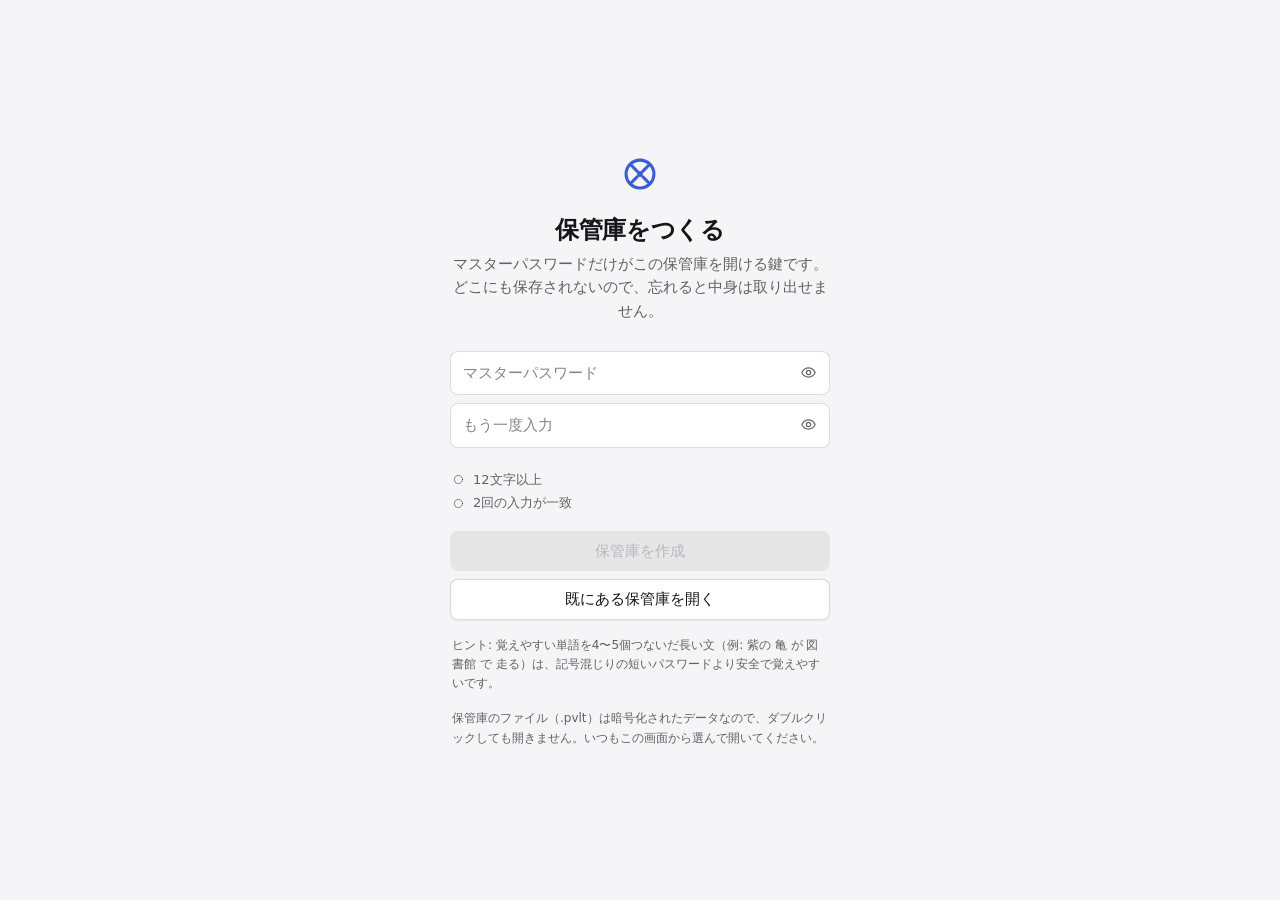
==== commit 018d9730: "PassVault web 版を配信（版 a726715b9b2f） Web/build.py --site の出力。生成物なので main には入れず、この枝だけに置く。" ====
--- a/index.html
+++ b/index.html
@@ -28,7 +28,9 @@
  *   ・一覧から直接コピーできる。9 割の用はそれで済む
  *
  * 組みの考え方:
- *   ・余白は 4 の倍数で刻む。目が拾える律動を作るため
+ *   ・余白は偶数 px。基本は 4 の倍数で、小さな部品の内側だけ 2 の倍数を許す。
+ *     奇数 px は使わない（以前は 1・3・5・7・9・11・13・15 が混ざっていた）
+ *   ・文字は --fs-1〜6 の 6 段だけ。角丸は --r-* か 28%（タイル）か 999px（丸薬）だけ
  *   ・選択は塗りつぶさない。地を薄く染めて文字を強める
  *   ・影はほとんど使わない。境界線と地の明度差で階層を作る
  *   ・色は状態を示すときだけ使う。装飾では使わない
@@ -49,8 +51,10 @@
   --sunken: #eeeef1;
 
   --text: #16161a;
-  --text-2: rgba(22, 22, 26, 0.56);
-  --text-3: rgba(22, 22, 26, 0.36);
+  /* text-2 は読ませる文字（4.5:1 以上）。text-3 はアイコンや飾り（3:1 以上）。
+     text-3 の文字は読ませない。薄い文字は 2.3:1 しか無く、実際に読みづらかった。 */
+  --text-2: rgba(22, 22, 26, 0.66);
+  --text-3: rgba(22, 22, 26, 0.52);
   --hairline: rgba(22, 22, 26, 0.09);
   --hairline-strong: rgba(22, 22, 26, 0.15);
   --hover: rgba(22, 22, 26, 0.045);
@@ -68,10 +72,24 @@
 
   --selected: color-mix(in srgb, var(--accent, var(--accent-fallback)) 11%, transparent);
 
-  --tint-l: 47%;
-  --tint-s: 56%;
+  /* タイル（頭文字・種別アイコン）。色相だけを項目ごとに変え、明るさと彩度は固定する。
+     塗りつぶして白抜きにすると、黄〜緑の色相で白との差が足りなくなる
+     （以前は暗い配色で約 2.9:1）。淡い地に同じ色相の濃い文字にして、全色相で 4.5:1 以上を実測で確かめた。
+     緑〜黄緑は同じ明度でも人の目に明るく映るので、文字を濃くしてある（L 32% では 4.1:1 しか出なかった）。 */
+  --tile-bg-s: 80%;  --tile-bg-l: 92%;
+  --tile-fg-s: 62%;  --tile-fg-l: 26%;
 
   --ease: cubic-bezier(.32, .72, 0, 1);
+
+  /* 文字の尺度。6 段だけ。ここに無い大きさは使わない（tests.html が見張っている）。
+     以前は 11 / 11.5 / 12 / 12.5 / 13 / 13.5 / 14 / 14.5 … と半ピクセル刻みで 12 種あり、
+     尺度ではなく場当たりの積み重ねだった。 */
+  --fs-1: 11px;   /* 見出しの小ラベル・注記 */
+  --fs-2: 12px;   /* 補足・メタ情報 */
+  --fs-3: 13px;   /* 操作部品・二次的な本文 */
+  --fs-4: 15px;   /* 本文・一覧の題名 */
+  --fs-5: 18px;   /* 小見出し・案内の主文 */
+  --fs-6: 24px;   /* 画面の見出し */
 }
 
 @media (prefers-color-scheme: dark) {
@@ -86,8 +104,8 @@
     --sunken: #191a1d;
 
     --text: rgba(255, 255, 255, 0.92);
-    --text-2: rgba(255, 255, 255, 0.54);
-    --text-3: rgba(255, 255, 255, 0.33);
+    --text-2: rgba(255, 255, 255, 0.62);
+    --text-3: rgba(255, 255, 255, 0.44);
     --hairline: rgba(255, 255, 255, 0.09);
     --hairline-strong: rgba(255, 255, 255, 0.16);
     --hover: rgba(255, 255, 255, 0.055);
@@ -101,8 +119,8 @@
 
     --selected: color-mix(in srgb, var(--accent, var(--accent-fallback)) 20%, transparent);
 
-    --tint-l: 62%;
-    --tint-s: 52%;
+    --tile-bg-s: 40%;  --tile-bg-l: 24%;
+    --tile-fg-s: 85%;  --tile-fg-l: 80%;
   }
 }
 
@@ -115,7 +133,7 @@
 
 body {
   margin: 0;
-  font: 14px/1.5 -apple-system, BlinkMacSystemFont, 'SF Pro Text', 'Hiragino Sans',
+  font: var(--fs-4)/1.5 -apple-system, BlinkMacSystemFont, 'SF Pro Text', 'Hiragino Sans',
         'Noto Sans JP', system-ui, sans-serif;
   color: var(--text);
   background: var(--window);
@@ -149,6 +167,9 @@
   @keyframes view-in { from { opacity: 0; transform: translateY(4px); } to { opacity: 1; transform: none; } }
 }
 
+/* 見出しへ送ったフォーカスの輪は見せない（見出しは操作する場所ではない） */
+h1[tabindex="-1"]:focus-visible { outline: none; }
+
 :focus-visible {
   outline: 3px solid color-mix(in srgb, var(--accent, var(--accent-fallback)) 42%, transparent);
   outline-offset: 1px;
@@ -162,12 +183,12 @@
   padding: 40px 24px; background: var(--window);
 }
 .gate-card { width: 100%; max-width: 380px; text-align: center; }
-.gate-card h1 { font-size: 27px; font-weight: 600; line-height: 1.2; margin: 20px 0 8px; }
-.gate-card p.lead { color: var(--text-2); margin: 0 0 28px; font-size: 14px; line-height: 1.55; }
+.gate-card h1 { font-size: var(--fs-6); font-weight: 600; line-height: 1.2; margin: 20px 0 8px; }
+.gate-card p.lead { color: var(--text-2); margin: 0 0 28px; font-size: var(--fs-4); line-height: 1.55; }
 .gate-mark { color: var(--accent, var(--accent-fallback)); display: flex; justify-content: center; }
 
 .field {
-  width: 100%; padding: 10px 13px;
+  width: 100%; padding: 10px 12px;
   border: 0.5px solid var(--hairline-strong); border-radius: var(--r-small);
   background: var(--content); margin-bottom: 8px;
 }
@@ -177,7 +198,7 @@
 textarea.field { resize: vertical; line-height: 1.6; }
 
 .push {
-  width: 100%; padding: 9px 18px; border-radius: var(--r-small);
+  width: 100%; padding: 8px 18px; border-radius: var(--r-small);
   border: 0.5px solid var(--hairline-strong); background: var(--raised);
   box-shadow: var(--shadow-raised); font-weight: 450;
 }
@@ -193,12 +214,22 @@
 .push.primary:disabled { background: var(--hairline-strong); color: var(--text-3); box-shadow: none; }
 .push + .push { margin-top: 8px; }
 
-.hints { text-align: left; margin: 14px 2px 18px; display: grid; gap: 5px; }
-.hint { color: var(--text-2); font-size: 13px; display: flex; align-items: center; gap: 7px; }
+.hints { text-align: left; margin: 14px 2px 18px; display: grid; gap: 4px; }
+.hint { color: var(--text-2); font-size: var(--fs-3); display: flex; align-items: center; gap: 8px; }
 .hint .icon { color: var(--text-3); }
 .hint.ok, .hint.ok .icon { color: var(--ok); }
-.tip { font-size: 12px; color: var(--text-3); margin: 16px 2px 0; text-align: left; line-height: 1.6; }
-.error { color: var(--danger); font-size: 13px; text-align: left; margin: 8px 2px; }
+.tip { font-size: var(--fs-2); color: var(--text-2); margin: 16px 2px 0; text-align: left; line-height: 1.6; }
+.error { color: var(--danger); font-size: var(--fs-3); text-align: left; margin: 8px 2px; }
+
+/* スクロールバー。標準のままだと、特に暗い配色で太く白く浮いていた。 */
+* { scrollbar-width: thin; scrollbar-color: var(--hairline-strong) transparent; }
+::-webkit-scrollbar { width: 10px; height: 10px; }
+::-webkit-scrollbar-track { background: transparent; }
+::-webkit-scrollbar-thumb {
+  background: var(--hairline-strong); border-radius: 999px;
+  border: 3px solid transparent; background-clip: content-box;
+}
+::-webkit-scrollbar-thumb:hover { background: var(--text-3); background-clip: content-box; }
 
 /* ---------- 全体の骨格 ---------- */
 
@@ -216,22 +247,23 @@
   z-index: 5;
 }
 .brand {
-  display: flex; align-items: center; gap: 7px; flex: none;
-  font-size: 14.5px; font-weight: 600; color: var(--text);
+  display: flex; align-items: center; gap: 8px; flex: none;
+  font-size: var(--fs-4); font-weight: 600; color: var(--text);
 }
 .brand .icon { color: var(--accent, var(--accent-fallback)); }
 .brand .unsaved {
-  font-size: 11px; font-weight: 600; color: var(--warn);
+  font-size: var(--fs-1); font-weight: 600; color: var(--warn);
   background: color-mix(in srgb, var(--warn) 15%, transparent);
-  padding: 1px 7px; border-radius: 999px; margin-left: 2px;
+  padding: 2px 8px; border-radius: 999px; margin-left: 2px;
 }
 
 .searchwrap { flex: 1; display: flex; justify-content: center; }
 #search {
   width: 100%; max-width: 520px;
-  padding: 9px 14px 9px 36px; border-radius: 10px;
-  border: 0.5px solid transparent; background: var(--sunken);
-  font-size: 14px;
+  padding: 8px 14px 8px 36px; border-radius: var(--r-medium);
+  /* 暗い配色では地が帯とほぼ同じ明るさで、枠が無いと入力欄に見えない */
+  border: 0.5px solid var(--hairline-strong); background: var(--sunken);
+  font-size: var(--fs-4);
   background-image: url("data:image/svg+xml,%3Csvg xmlns='http://www.w3.org/2000/svg' viewBox='0 0 24 24' fill='none' stroke='%23888' stroke-width='2' stroke-linecap='round'%3E%3Ccircle cx='10.7' cy='10.7' r='6.7'/%3E%3Cpath d='m15.6 15.6 4.4 4.4'/%3E%3C/svg%3E");
   background-repeat: no-repeat; background-position: 12px center; background-size: 15px;
   -webkit-appearance: none;
@@ -248,17 +280,17 @@
   display: inline-flex; align-items: center; gap: 4px; flex: none;
   background: none; border: none; padding: 6px 10px 6px 6px;
   border-radius: var(--r-small); color: var(--accent, var(--accent-fallback));
-  font-size: 13.5px; font-weight: 500;
+  font-size: var(--fs-3); font-weight: 500;
 }
 .backbtn:hover { background: var(--hover); }
 .bar-title {
-  flex: 1; text-align: center; font-size: 13.5px; font-weight: 550;
+  flex: 1; text-align: center; font-size: var(--fs-3); font-weight: 550;
   overflow: hidden; text-overflow: ellipsis; white-space: nowrap;
   padding: 0 8px;
 }
 
 .iconbtn {
-  background: none; border: none; padding: 7px; border-radius: var(--r-small);
+  background: none; border: none; padding: 8px; border-radius: var(--r-small);
   color: var(--text-2); display: inline-flex; align-items: center; justify-content: center;
 }
 .iconbtn:hover { background: var(--hover); color: var(--text); }
@@ -275,12 +307,12 @@
 .chips { display: flex; flex-wrap: wrap; gap: 6px; margin-bottom: 18px; }
 .chip {
   display: inline-flex; align-items: center; gap: 6px;
-  padding: 5px 12px; border-radius: 999px;
+  padding: 4px 12px; border-radius: 999px;
   border: 0.5px solid var(--hairline-strong); background: transparent;
-  color: var(--text-2); font-size: 13px;
+  color: var(--text-2); font-size: var(--fs-3);
 }
 .chip:hover { background: var(--hover); color: var(--text); }
-.chip .n { font-size: 11.5px; color: var(--text-3); font-variant-numeric: tabular-nums; }
+.chip .n { font-size: var(--fs-2); color: var(--text-2); font-variant-numeric: tabular-nums; }
 .chip .n.warn { color: var(--warn); font-weight: 600; }
 .chip.sel {
   background: var(--selected); border-color: transparent;
@@ -290,8 +322,8 @@
 
 .listtools { display: flex; justify-content: flex-end; margin: -8px 0 10px; }
 .linkbtn {
-  background: none; border: none; color: var(--text-2); font-size: 12.5px;
-  display: inline-flex; align-items: center; gap: 5px; padding: 4px 8px;
+  background: none; border: none; color: var(--text-2); font-size: var(--fs-3);
+  display: inline-flex; align-items: center; gap: 4px; padding: 4px 8px;
   border-radius: var(--r-small);
 }
 .linkbtn:hover { background: var(--hover); color: var(--text); }
@@ -308,29 +340,34 @@
 .item-row + .item-row { border-top: 0.5px solid var(--hairline); }
 .item-row:hover { background: var(--hover); }
 /* キーボードが指している行。触っている場所を見失わないための印。 */
-.item-row.cur { background: var(--selected); }
-.item-row.cur::before {
+.item-row.cur, .item-row.open { background: var(--selected); }
+.item-row.cur::before, .item-row.open::before {
   content: ''; position: absolute; left: 0; top: 0; bottom: 0; width: 3px;
   background: var(--accent, var(--accent-fallback));
 }
 
 .item-open {
-  flex: 1; min-width: 0; display: flex; align-items: center; gap: 13px;
+  /* 副題のある行とない行で高さが違い、一覧の律動が乱れていた */
+  min-height: 64px;
+  flex: 1; min-width: 0; display: flex; align-items: center; gap: 12px;
   padding: 12px 14px; border: none; background: none; text-align: left; color: var(--text);
 }
-.item-row .avatar {
-  width: 34px; height: 34px; border-radius: 9px;
-  display: grid; place-items: center; flex: none; color: #fff;
-  background: hsl(var(--hue) var(--tint-s) var(--tint-l));
-}
+/* タイルは全部ここ。大きさだけを場所ごとに変える。 */
+.avatar {
+  display: grid; place-items: center; flex: none; border-radius: 28%;
+  background: hsl(var(--hue) var(--tile-bg-s) var(--tile-bg-l));
+  color: hsl(var(--hue) var(--tile-fg-s) var(--tile-fg-l));
+  font-weight: 600; line-height: 1; user-select: none;
+}
+.item-row .avatar { width: 36px; height: 36px; font-size: var(--fs-4); }
 .item-row .lines { flex: 1; min-width: 0; }
 .item-row .t {
   display: block; overflow: hidden; text-overflow: ellipsis; white-space: nowrap;
   font-weight: 450;
 }
-.item-row.cur .t { font-weight: 550; }
+.item-row.cur .t, .item-row.open .t { font-weight: 550; }
 .item-row .s {
-  display: block; font-size: 12px; color: var(--text-2); margin-top: 1px;
+  display: block; font-size: var(--fs-2); color: var(--text-2); margin-top: 2px;
   overflow: hidden; text-overflow: ellipsis; white-space: nowrap;
 }
 .item-row .marks { display: flex; gap: 6px; color: var(--text-3); flex: none; }
@@ -344,41 +381,64 @@
   border-left: 0.5px solid transparent;
 }
 .quick:hover { background: var(--hover); color: var(--accent, var(--accent-fallback)); }
+
+/* コピーできた直後。押した場所で、視線を動かさずに分かる。 */
+.iconbtn.done, .quick.done { color: var(--ok); opacity: 1 !important; }
+.row.copyable, .otp.copyable { cursor: pointer; }
+.row.copyable:hover, .otp.copyable:hover { background: var(--hover); }
+.row.copied, .otp.copied { background: color-mix(in srgb, var(--ok) 11%, transparent); }
 @media (hover: hover) {
   .quick { opacity: 0; }
   .item-row:hover .quick, .item-row.cur .quick, .quick:focus-visible { opacity: 1; }
 }
 
 .listfoot {
-  font-size: 11.5px; color: var(--text-3); text-align: right;
+  display: flex; align-items: center; justify-content: space-between;
+  font-size: var(--fs-2); color: var(--text-2);
   margin-top: 10px; font-variant-numeric: tabular-nums;
 }
 
 .empty {
-  padding: 72px 28px; text-align: center; color: var(--text-3);
+  padding: 72px 28px; text-align: center; color: var(--text-2);
   display: grid; gap: 8px; justify-items: center;
 }
 .empty .big { color: var(--text-3); opacity: .4; }
-.empty .lead { font-size: 14px; color: var(--text-2); }
+.empty .lead { font-size: var(--fs-4); color: var(--text-2); }
+
+/* 初めて開いたとき。移行の入口なので、文字だけにせず押せるものを置く */
+.empty.first { padding-top: 56px; gap: 10px; }
+.empty.first .big { color: var(--accent, var(--accent-fallback)); opacity: 1; }
+.empty.first .lead { font-size: var(--fs-5); font-weight: 600; color: var(--text); }
+.empty.first .sub { max-width: 340px; font-size: var(--fs-3); line-height: 1.6; }
+.empty.first .sub.small { font-size: var(--fs-2); margin-top: 8px; }
+.empty .cta { display: grid; gap: 8px; width: min(100%, 300px); margin-top: 8px; }
+.empty .cta .push { display: inline-flex; align-items: center; justify-content: center; gap: 8px; }
+.empty .cta .push + .push { margin-top: 0; }
+
+/* パスワード欄の右端に置く「表示」 */
+.revealable { position: relative; }
+.revealable .field { padding-right: 46px; }
+.revealable .reveal { position: absolute; right: 5px; top: 5px; }
+/* 設定の「押すと何かが始まる」行 */
+.g-row.action { display: flex; align-items: center; gap: 12px; min-height: 44px; }
+.g-ico {
+  display: grid; place-items: center; flex: none;
+  width: 28px; height: 28px; border-radius: var(--r-small);
+  background: var(--selected); color: var(--accent, var(--accent-fallback));
+}
+.g-row.action .chev { color: var(--text-3); display: grid; }
+.g-row.action:hover .chev { color: var(--text-2); }
+.g-sub { font-size: var(--fs-2); color: var(--text-2); line-height: 1.5; margin-top: 2px; max-width: 360px; }
 
 /* ---------- 詳細 ---------- */
 
 .detail-head { display: flex; align-items: center; gap: 16px; margin-bottom: 26px; }
-.avatar.small {
-  width: 26px; height: 26px; border-radius: 7px;
-  display: grid; place-items: center; flex: none; color: #fff;
-  background: hsl(var(--hue) var(--tint-s) var(--tint-l));
-}
-.detail-head .avatar {
-  width: 58px; height: 58px; border-radius: 15px;
-  display: grid; place-items: center; flex: none; color: #fff;
-  background: hsl(var(--hue) var(--tint-s) var(--tint-l));
-  box-shadow: 0 3px 10px color-mix(in srgb, hsl(var(--hue) var(--tint-s) var(--tint-l)) 30%, transparent);
-}
-.detail-head h1 { font-size: 25px; font-weight: 600; line-height: 1.2; margin: 0; }
+.avatar.small { width: 26px; height: 26px; font-size: var(--fs-3); }
+.detail-head .avatar { width: 60px; height: 60px; font-size: var(--fs-6); }
+.detail-head h1 { font-size: var(--fs-6); font-weight: 600; line-height: 1.2; margin: 0; }
 /* 押すと同じ種別だけを見られる。札から種別を外したぶんの入口。 */
 .detail-head .cat {
-  font-size: 12px; color: var(--text-2); margin-top: 3px;
+  font-size: var(--fs-2); color: var(--text-2); margin-top: 4px;
   letter-spacing: 0.04em; font-weight: 500;
   background: none; border: none; padding: 0; display: block;
 }
@@ -389,39 +449,39 @@
   border-radius: var(--r-medium); margin-bottom: 14px;
   box-shadow: var(--shadow-raised); overflow: hidden;
 }
-.row { display: flex; align-items: center; gap: 10px; padding: 12px 15px; }
+.row { display: flex; align-items: center; gap: 10px; padding: 12px 16px; }
 .row + .row { border-top: 0.5px solid var(--hairline); }
 .row .lab {
-  font-size: 11px; color: var(--text-2); margin-bottom: 3px;
+  font-size: var(--fs-1); color: var(--text-2); margin-bottom: 4px;
   letter-spacing: 0.04em; font-weight: 500;
 }
 .row .val { word-break: break-word; line-height: 1.45; }
 .row .val.mono {
-  font-family: ui-monospace, 'SF Mono', Menlo, monospace; font-size: 13.5px;
+  font-family: ui-monospace, 'SF Mono', Menlo, monospace; font-size: var(--fs-3);
   letter-spacing: 0.01em;
 }
 @media (hover: hover) {
-  .row .iconbtn { opacity: .4; }
+  .row .iconbtn { opacity: .62; }
   .row:hover .iconbtn, .row .iconbtn:focus-visible { opacity: 1; }
 }
 
 .banner {
-  display: flex; gap: 11px; padding: 12px 15px; border-radius: var(--r-medium);
+  display: flex; gap: 12px; padding: 12px 16px; border-radius: var(--r-medium);
   margin-bottom: 10px; align-items: flex-start;
   background: color-mix(in srgb, var(--warn) 11%, transparent);
   border: 0.5px solid color-mix(in srgb, var(--warn) 22%, transparent);
 }
-.banner > .icon { color: var(--warn); margin-top: 1px; }
-.banner .bt { font-weight: 600; font-size: 13.5px; }
-.banner .bd { font-size: 12.5px; color: var(--text-2); line-height: 1.5; }
+.banner > .icon { color: var(--warn); margin-top: 2px; }
+.banner .bt { font-weight: 600; font-size: var(--fs-3); }
+.banner .bd { font-size: var(--fs-2); color: var(--text-2); line-height: 1.5; }
 .banner.quiet { background: var(--sunken); border-color: var(--hairline); }
 .banner.quiet > .icon { color: var(--text-2); }
 
 .tags { display: flex; flex-wrap: wrap; gap: 6px; margin-bottom: 18px; }
 .tag {
-  font-size: 12.5px; padding: 3px 11px 3px 8px; border-radius: 999px;
+  font-size: var(--fs-2); padding: 4px 12px 4px 8px; border-radius: 999px;
   background: var(--sunken); border: 0.5px solid var(--hairline);
-  display: inline-flex; align-items: center; gap: 5px; color: var(--text-2);
+  display: inline-flex; align-items: center; gap: 4px; color: var(--text-2);
 }
 .tag .icon { color: var(--text-3); }
 button.tag:hover {
@@ -432,27 +492,27 @@
 
 .notes {
   white-space: pre-wrap; background: var(--content); border: 0.5px solid var(--hairline);
-  border-radius: var(--r-medium); padding: 15px; margin-bottom: 14px;
+  border-radius: var(--r-medium); padding: 16px; margin-bottom: 14px;
   box-shadow: var(--shadow-raised); line-height: 1.65;
 }
-.meta { font-size: 12px; color: var(--text-3); font-variant-numeric: tabular-nums; }
-
-.strength { display: flex; align-items: center; gap: 10px; margin-top: 7px; }
+.meta { font-size: var(--fs-2); color: var(--text-2); font-variant-numeric: tabular-nums; }
+
+.strength { display: flex; align-items: center; gap: 10px; margin-top: 8px; }
 .bar { flex: 1; height: 5px; border-radius: 999px; background: var(--hairline); overflow: hidden; max-width: 180px; }
 .bar > i { display: block; height: 100%; border-radius: 999px; transition: width .3s var(--ease); }
-.strength .lv { font-size: 12px; white-space: nowrap; font-variant-numeric: tabular-nums; }
-
-.otp { display: flex; align-items: center; gap: 14px; padding: 13px 15px; }
+.strength .lv { font-size: var(--fs-2); white-space: nowrap; font-variant-numeric: tabular-nums; }
+
+.otp { display: flex; align-items: center; gap: 14px; padding: 12px 16px; }
 .otp .code {
-  font: 600 27px/1 ui-monospace, 'SF Mono', Menlo, monospace;
-  font-variant-numeric: tabular-nums; letter-spacing: .06em; margin-top: 3px;
+  font: 600 var(--fs-6)/1 ui-monospace, 'SF Mono', Menlo, monospace;
+  font-variant-numeric: tabular-nums; letter-spacing: .06em; margin-top: 4px;
 }
 .otp .ring { width: 29px; height: 29px; flex: none; }
 .otp .ring text { font: 500 9px -apple-system, system-ui, sans-serif; fill: var(--text-2); }
 
 details.history { margin-bottom: 14px; }
 details.history summary {
-  cursor: default; font-size: 13px; color: var(--text-2);
+  cursor: default; font-size: var(--fs-3); color: var(--text-2);
   padding: 4px 0; list-style: none; display: flex; align-items: center; gap: 6px;
 }
 details.history summary::-webkit-details-marker { display: none; }
@@ -463,7 +523,7 @@
 }
 details.history[open] summary::before { transform: rotate(90deg); }
 
-.actions { display: flex; gap: 9px; margin-top: 26px; }
+.actions { display: flex; gap: 8px; margin-top: 26px; }
 .actions .push { width: auto; padding: 8px 22px; }
 
 /* ---------- ダイアログ ---------- */
@@ -475,12 +535,12 @@
 }
 dialog::backdrop { background: rgba(0, 0, 0, .34); -webkit-backdrop-filter: blur(3px); backdrop-filter: blur(3px); }
 .dlg-head {
-  display: flex; align-items: center; gap: 10px; padding: 13px 16px;
+  display: flex; align-items: center; gap: 10px; padding: 12px 16px;
   border-bottom: 0.5px solid var(--hairline); position: sticky; top: 0;
   background: color-mix(in srgb, var(--window) 80%, transparent);
   -webkit-backdrop-filter: blur(24px); backdrop-filter: blur(24px); z-index: 2;
 }
-.dlg-head h2 { font-size: 14.5px; font-weight: 600; line-height: 1.3; margin: 0; flex: 1; text-align: center; }
+.dlg-head h2 { font-size: var(--fs-4); font-weight: 600; line-height: 1.3; margin: 0; flex: 1; text-align: center; }
 .dlg-head button {
   background: none; border: none; color: var(--accent, var(--accent-fallback));
   font-weight: 500; padding: 4px 8px; border-radius: var(--r-small);
@@ -495,33 +555,55 @@
   border-radius: var(--r-medium); margin-bottom: 16px;
   box-shadow: var(--shadow-raised); overflow: hidden;
 }
-.group > .g-row { padding: 12px 15px; }
+.group > .g-row { padding: 12px 16px; }
 .group > .g-row + .g-row { border-top: 0.5px solid var(--hairline); }
 button.g-row { width: 100%; border: none; background: none; text-align: left; color: var(--text); display: block; }
 button.g-row:hover { background: var(--hover); }
-.g-lab { display: block; font-size: 11px; color: var(--text-2); margin-bottom: 5px; letter-spacing: 0.04em; font-weight: 500; }
-.g-title { font-size: 11.5px; font-weight: 600; line-height: 1.4; color: var(--text-3); margin: 0 4px 6px; letter-spacing: 0.04em; }
-.g-foot { font-size: 12px; color: var(--text-3); margin: -10px 4px 16px; line-height: 1.6; }
+.g-lab { display: block; font-size: var(--fs-1); color: var(--text-2); margin-bottom: 4px; letter-spacing: 0.04em; font-weight: 500; }
+.g-title { font-size: var(--fs-1); font-weight: 600; line-height: 1.4; color: var(--text-2); margin: 0 4px 6px; letter-spacing: 0.04em; }
+.g-foot { font-size: var(--fs-2); color: var(--text-2); margin: -10px 4px 16px; line-height: 1.6; }
 .inline { display: flex; align-items: center; gap: 8px; }
 .inline .field { margin: 0; }
 .between { display: flex; align-items: center; justify-content: space-between; gap: 14px; }
 
 .pill {
-  padding: 3px 12px; border-radius: 999px; border: 0.5px solid var(--hairline);
-  background: var(--sunken); font-size: 12.5px; color: var(--text-2);
+  padding: 4px 12px; border-radius: 999px; border: 0.5px solid var(--hairline);
+  background: var(--sunken); font-size: var(--fs-2); color: var(--text-2);
 }
 .pill:hover { background: var(--hover); }
 
 input[type=range] { accent-color: var(--accent, var(--accent-fallback)); width: 100%; }
-input[type=checkbox] { accent-color: var(--accent, var(--accent-fallback)); width: 15px; height: 15px; }
-select.field { padding: 7px 11px; }
+/* 標準のチェックボックスは、磨いた周りから浮いていた。スイッチにする。 */
+input[type=checkbox] {
+  -webkit-appearance: none; appearance: none;
+  position: relative; flex: none; margin: 0;
+  width: 42px; height: 26px; border-radius: 999px;
+  background: var(--hairline-strong);
+}
+input[type=checkbox]::after {
+  content: ''; position: absolute; top: 2px; left: 2px;
+  width: 22px; height: 22px; border-radius: 50%; background: #fff;
+  box-shadow: 0 1px 3px rgba(0, 0, 0, .28);
+}
+input[type=checkbox]:checked { background: var(--accent, var(--accent-fallback)); }
+input[type=checkbox]:checked::after { transform: translateX(16px); }
+@media (prefers-reduced-motion: no-preference) {
+  input[type=checkbox] { transition: background-color .18s var(--ease); }
+  input[type=checkbox]::after { transition: transform .18s var(--ease); }
+}
+select.field {
+  -webkit-appearance: none; appearance: none;
+  padding: 8px 32px 8px 12px;
+  background-image: url("data:image/svg+xml,%3Csvg xmlns='http://www.w3.org/2000/svg' viewBox='0 0 24 24' fill='none' stroke='%23888' stroke-width='2.2' stroke-linecap='round' stroke-linejoin='round'%3E%3Cpath d='m7 9.5 5-5 5 5M7 14.5l5 5 5-5'/%3E%3C/svg%3E");
+  background-repeat: no-repeat; background-position: right 10px center; background-size: 14px;
+}
 
 #toast {
   position: fixed; left: 50%; bottom: 32px; transform: translateX(-50%) translateY(8px);
   background: color-mix(in srgb, var(--raised) 88%, transparent);
   -webkit-backdrop-filter: blur(24px) saturate(180%); backdrop-filter: blur(24px) saturate(180%);
   border: 0.5px solid var(--hairline); color: var(--text);
-  padding: 10px 18px; border-radius: 999px; font-size: 13.5px;
+  padding: 10px 18px; border-radius: 999px; font-size: var(--fs-3);
   box-shadow: var(--shadow-sheet);
   opacity: 0; pointer-events: none; transition: opacity .18s var(--ease), transform .18s var(--ease);
   z-index: 100; max-width: 76vw; text-align: center;
@@ -538,12 +620,10 @@
 
 @media (max-width: 720px) {
   #bar { padding: 10px 12px; gap: 8px; min-height: 58px; flex-wrap: wrap; }
-  /* 名前を落として検索に幅を譲る。狭いところで最優先なのは探すこと。 */
-  .brand span:not(.unsaved) { display: none; }
   .sheet { padding: 18px 14px 64px; }
-  .detail-head .avatar { width: 50px; height: 50px; border-radius: 13px; }
-  .detail-head h1 { font-size: 22px; }
-  .item-open { padding: 13px 13px; }
+  .detail-head .avatar { width: 50px; height: 50px; }
+  .detail-head h1 { font-size: var(--fs-6); }
+  .item-open { padding: 12px 12px; }
   .quick { width: 52px; }
   dialog { width: 100%; max-width: 100vw; max-height: 92vh;
            border-radius: var(--r-large) var(--r-large) 0 0;
@@ -561,16 +641,16 @@
  */
 
 .kit { line-height: 1.7; }
-.kit h2 { font-size: 18px; font-weight: 600; margin: 0 0 10px; }
+.kit h2 { font-size: var(--fs-5); font-weight: 600; margin: 0 0 10px; }
 .kit h3 {
-  font-size: 12px; font-weight: 600; color: var(--text-2);
+  font-size: var(--fs-2); font-weight: 600; color: var(--text-2);
   margin: 20px 0 6px; letter-spacing: 0.04em;
 }
-.kit p { margin: 0 0 8px; font-size: 13px; color: var(--text-2); }
+.kit p { margin: 0 0 8px; font-size: var(--fs-3); color: var(--text-2); }
 .kit-line {
-  font-family: ui-monospace, 'SF Mono', Menlo, monospace; font-size: 13px;
+  font-family: ui-monospace, 'SF Mono', Menlo, monospace; font-size: var(--fs-3);
   background: var(--sunken); border: 0.5px solid var(--hairline);
-  border-radius: var(--r-small); padding: 9px 12px; word-break: break-all;
+  border-radius: var(--r-small); padding: 8px 12px; word-break: break-all;
 }
 /* 手で書き込むための空欄。アプリは決してここに書かない。 */
 .kit-blank {
@@ -581,7 +661,7 @@
   color: var(--danger); font-weight: 500;
   border-left: 3px solid var(--danger); padding-left: 10px;
 }
-.kit-foot { font-size: 11.5px; color: var(--text-3); margin-top: 22px; }
+.kit-foot { font-size: var(--fs-1); color: var(--text-2); margin-top: 22px; }
 
 @media print {
   /* 紙には中身だけを出す。背景の一覧が透けて出ると、
@@ -598,6 +678,61 @@
   .kit p, .kit h3 { color: #333; }
 }
 
+/* ---------- 並べる画面（広いとき） ---------- */
+/*
+ * 1000px 以上では、左に一覧、右に詳細を並べる（切り替えない）。
+ * 以前は広い画面でも幅 720px の柱が中央に立つだけで、左右の約 45% が空いていた。
+ * ペインは作り直さず中身だけを入れ替えるので、選んでも一覧のスクロール位置は動かない。
+ * 狭い画面と、中身が空の保管庫は、これまでどおり 1 面。
+ */
+
+#main.split {
+  display: grid; grid-template-columns: minmax(340px, 420px) minmax(0, 1fr);
+  overflow: hidden;
+}
+.pane-list, .pane-detail { min-height: 0; overflow-y: auto; }
+.pane-list { border-right: 0.5px solid var(--hairline); background: var(--window); }
+.pane-list .sheet { max-width: none; margin: 0; padding: 20px 16px 48px; }
+.pane-detail { background: var(--content); }
+.pane-detail .sheet { max-width: 680px; padding: 32px 40px 64px; }
+.empty.placeholder { padding-top: 112px; }
+.empty .sub { max-width: 320px; font-size: var(--fs-3); line-height: 1.6; color: var(--text-2); }
+
+/* ---------- 指で押す大きさ ---------- */
+/*
+ * 指で押す目安は 44px。帯のボタンと札が 31px で、押し間違いやすかった。
+ * 見た目の大きさは保ち、押せる範囲だけを広げられるところは広げる。
+ */
+
+@media (pointer: coarse), (max-width: 720px) {
+  .iconbtn { min-width: 44px; min-height: 44px; }
+  /* 行の中のボタンは、行の高さを増やさず外へはみ出させる */
+  .row .iconbtn { margin: -8px -6px; }
+  .backbtn { min-height: 44px; }
+  .dlg-head { padding: 6px 10px; }
+  .dlg-head button { min-height: 44px; min-width: 44px; padding: 4px 12px; }
+  .linkbtn { min-height: 44px; padding: 4px 10px; }
+  .field, select.field { min-height: 44px; }
+  .push { min-height: 44px; }
+
+  /* 札は見た目を保ち、押せる範囲だけ上下へ広げる */
+  .chips { gap: 8px; }
+  .chip { position: relative; min-height: 34px; }
+  .chip::after { content: ''; position: absolute; inset: -6px -2px; }
+
+  /* 上の帯は 2 段にする。1 段目に名前と道具、2 段目に検索。
+     44px の道具を 4 つ並べると検索欄が 110px 前後に潰れるため。
+     検索はこのアプリの主役なので、狭くしない。 */
+  #bar { flex-wrap: wrap; row-gap: 4px; padding: 8px 12px 12px; min-height: 0; }
+  .brand { order: 1; flex: 1; }
+  .bar-tools { order: 2; }
+  .searchwrap { order: 3; flex: 1 0 100%; }
+  #search { max-width: none; min-height: 44px; }
+  /* 詳細のときの帯は 1 段のまま（検索が無い） */
+  .backbtn { order: 0; }
+  .bar-title { order: 1; }
+}
+
 
 /* ===== theme-macos.css ===== */
 /* テーマ「macOS」
@@ -615,7 +750,7 @@
   <div id="main"></div>
 </div>
 <div id="toast"></div>
-<script>window.PASSVAULT_BUILD = "8d595e68c6ea";</script>
+<script>window.PASSVAULT_BUILD = "a726715b9b2f";</script>
 <script>
 
 // ===== core.js =====
@@ -1548,6 +1683,10 @@
   check: '<path d="m5 12.5 4.5 4.5L19 6.5"/>',
   circle: '<circle cx="12" cy="12" r="7.5"/>',
   close: '<path d="M6 6l12 12M18 6 6 18"/>',
+  // 乱数。「パスワード生成」に使う。火花の形は、いまは AI の機能に見えやすい。
+  dice: '<rect x="4" y="4" width="16" height="16" rx="4"/><circle cx="9" cy="9" r="1.15" fill="currentColor" stroke="none"/><circle cx="15" cy="9" r="1.15" fill="currentColor" stroke="none"/><circle cx="12" cy="12" r="1.15" fill="currentColor" stroke="none"/><circle cx="9" cy="15" r="1.15" fill="currentColor" stroke="none"/><circle cx="15" cy="15" r="1.15" fill="currentColor" stroke="none"/>',
+  sort: '<path d="M7 5v14M7 19l-3-3M7 19l3-3M17 19V5M17 5l-3 3M17 5l3 3"/>',
+  chevron: '<path d="m9 5.5 6.5 6.5L9 18.5"/>',
 };
 
 // 塗りで描くもの（線画だと意味が伝わりにくいもの）
@@ -1634,6 +1773,11 @@
 };
 
 const CLIPBOARD_CLEAR_SECONDS = 30;
+
+/// 画面の広さによる切り替え（一覧と詳細を並べるか）を、検証から固定するための差し込み口。
+/// 検証ページは開いた窓の広さで挙動が変わってしまい、通ったり落ちたりするのを防ぐ。
+/// null なら実際の広さに従う。
+const layoutOverride = { wide: null };
 const canUseFilePicker = typeof window.showSaveFilePicker === 'function';
 
 const settings = {
@@ -1643,10 +1787,21 @@
   set autoLockMinutes(value) {
     localStorage.setItem('passvault.autoLockMinutes', String(value));
   },
-  /// 別のタブや別のアプリへ移った時点で施錠する。
-  /// 席を立つときに閉じ忘れる、が一番ありがちな漏れ方なので既定で有効。
+  /// 一覧の並び順。name（名前順）| recent（更新が新しい順）
+  get sort() {
+    return localStorage.getItem('passvault.sort') === 'recent' ? 'recent' : 'name';
+  },
+  set sort(value) {
+    localStorage.setItem('passvault.sort', value === 'recent' ? 'recent' : 'name');
+  },
+  /// 別のタブや別のアプリへ移った時点で施錠する。**既定はオフ。**
+  ///
+  /// 最初は既定で有効にしていたが、パスワード管理の主な使い方は
+  /// 「コピー → ログイン画面のタブへ → 貼り付け → 戻る」で、
+  /// この途中で必ず施錠が走り、戻るたびにマスターパスワードを打ち直すことになった。
+  /// 席を立つ場合への備えは、時間で施錠する自動ロックがすでに担っている。
   get lockWhenAway() {
-    return localStorage.getItem('passvault.lockWhenAway') !== 'off';
+    return localStorage.getItem('passvault.lockWhenAway') === 'on';
   },
   set lockWhenAway(value) {
     localStorage.setItem('passvault.lockWhenAway', value ? 'on' : 'off');
@@ -1658,14 +1813,37 @@
 // ============================================================
 
 const $ = selector => document.querySelector(selector);
+
+// 属性としてしか効かない名前。プロパティに代入しても、黙って何も起きない
+// （autocorrect は Safari にしかプロパティが無く、他では代入が無視される）。
+const ATTRIBUTE_ONLY = new Set(['autocapitalize', 'autocorrect', 'inputmode', 'enterkeyhint',
+                                'role', 'tabindex']);
+const TEXT_LIKE = new Set(['text', 'password', 'search', 'email', 'url', 'tel', '']);
+
+/// 文字を打つ欄の既定。**秘密を打つ欄なので、全部オフから始める。**
+///
+/// 付けないと iPhone ではユーザー名の頭文字が勝手に大文字になり、
+/// URL や OTP の秘密鍵が自動修正され、打った文字が予測変換の学習にも回る。
+/// 欄ごとに付けると必ず付け忘れが出るので、要素の作り方そのものに持たせる。
+/// 変えたい欄は、呼ぶときに props で上書きする。
+function applyEntryDefaults(node) {
+  const isTextArea = node.tagName === 'TEXTAREA';
+  if (!isTextArea && !(node.tagName === 'INPUT' && TEXT_LIKE.has(node.getAttribute('type') ?? ''))) return;
+  const defaults = { autocapitalize: 'off', autocorrect: 'off', spellcheck: 'false', autocomplete: 'off' };
+  for (const [name, value] of Object.entries(defaults)) {
+    if (!node.hasAttribute(name)) node.setAttribute(name, value);
+  }
+}
+
 const el = (tag, props = {}, children = []) => {
   const node = document.createElement(tag);
   for (const [key, value] of Object.entries(props)) {
     // aria-* や data-* のようにハイフンを含む名前は、プロパティとしては設定できない。
     // Object.assign だと黙って無視され、読み上げには何も伝わらないまま気づけない。
-    if (key.includes('-')) node.setAttribute(key, value);
+    if (key.includes('-') || ATTRIBUTE_ONLY.has(key)) node.setAttribute(key, value);
     else node[key] = value;
   }
+  if (tag === 'input' || tag === 'textarea') applyEntryDefaults(node);
   for (const child of [].concat(children)) {
     if (child != null) node.append(child);
   }
@@ -1684,13 +1862,40 @@
 
 function noteActivity() { state.lastActivity = Date.now(); }
 
+/// 戻り値は成否。押した場所で「コピーした」と見せるために、呼び出し側が知る必要がある。
 async function copyPlain(text, label) {
   try {
     await navigator.clipboard.writeText(text);
     toast(`${label}をコピーしました`);
+    return true;
   } catch {
     toast('コピーできませんでした（ブラウザが拒否しました）');
-  }
+    return false;
+  }
+}
+
+/// 押したボタンの場でコピーの結果を見せる。
+///
+/// 画面の下の方に出る通知だけだと、押した場所から目を離して確かめることになる。
+/// 手元のボタンが一瞬チェックに変われば、視線を動かさずに済む。
+/// 作り直されて消えたボタンには何もしない。
+function flashCopied(button, row = null, size = 17) {
+  if (!button?.isConnected) return;
+  clearTimeout(button.flashTimer);
+  if (!button.classList.contains('done')) {
+    // 元のアイコンは、最初に押されたときだけ控える。
+    // 続けて押された 2 回目に控えると、チェックを「元」と覚えて戻らなくなる。
+    button.originalIcon = button.firstElementChild;
+    button.replaceChildren(icon('check', size));
+    button.classList.add('done');
+  }
+  row?.classList.add('copied');
+  button.flashTimer = setTimeout(() => {
+    if (!button.isConnected) return;
+    button.classList.remove('done');
+    row?.classList.remove('copied');
+    button.replaceChildren(button.originalIcon ?? icon('copy', size));
+  }, 1400);
 }
 
 /// 秘密はしばらくしたら消す。
@@ -1707,8 +1912,10 @@
         }
       } catch { /* 読み取りが拒否される場合は消せない */ }
     }, CLIPBOARD_CLEAR_SECONDS * 1000);
+    return true;
   } catch {
     toast('コピーできませんでした（ブラウザが拒否しました）');
+    return false;
   }
 }
 
@@ -2162,6 +2369,27 @@
   card.insertBefore(el('div', { style: 'height:8px' }), button.nextSibling);
 }
 
+/// パスワード欄に「表示」の切り替えを付ける。
+///
+/// 12 文字以上を伏せ字のまま打つのは、特にスマホでつらい。
+/// 打ち間違えに気づけず、作成時は間違ったまま保管庫の鍵になってしまう。
+function revealable(input) {
+  const button = el('button', {
+    type: 'button', className: 'iconbtn reveal', title: '表示',
+    'aria-label': 'パスワードを表示', 'aria-pressed': 'false',
+  }, [icon('eye', 17)]);
+  button.onclick = () => {
+    const show = input.type === 'password';
+    input.type = show ? 'text' : 'password';
+    button.replaceChildren(icon(show ? 'eyeOff' : 'eye', 17));
+    button.setAttribute('aria-pressed', String(show));
+    button.setAttribute('aria-label', show ? 'パスワードを隠す' : 'パスワードを表示');
+    button.title = show ? '隠す' : '表示';
+    input.focus();
+  };
+  return el('div', { className: 'revealable' }, [input, button]);
+}
+
 function unlockCard() {
   const password = el('input', { className: 'field', type: 'password', placeholder: 'マスターパスワード' });
   const error = el('div', { className: 'error' });
@@ -2171,7 +2399,7 @@
     el('div', { className: 'gate-mark' }, [icon('lock', 40)]),
     el('h1', { textContent: 'ロック中' }),
     el('p', { className: 'lead', textContent: state.fileName ?? '保管庫ファイルを選んでください。' }),
-    password, error, button,
+    revealable(password), error, button,
     el('div', { style: 'height:8px' }),
     el('button', { className: 'push', textContent: '別の保管庫ファイルを開く', onclick: pickVaultFile }),
     el('div', { style: 'height:8px' }),
@@ -2328,7 +2556,7 @@
     el('div', { className: 'gate-mark' }, [icon('vault', 44)]),
     el('h1', { textContent: '保管庫をつくる' }),
     el('p', { className: 'lead', textContent: 'マスターパスワードだけがこの保管庫を開ける鍵です。どこにも保存されないので、忘れると中身は取り出せません。' }),
-    first, second,
+    revealable(first), revealable(second),
     el('div', { className: 'hints' }, [hintLength, hintMatch]),
     error, button,
     el('div', { style: 'height:8px' }),
@@ -2395,9 +2623,13 @@
 }
 
 function visibleItems() {
-  return itemsFor(state.selection)
-    .filter(item => V.matches(item, state.search))
-    .sort((a, b) => V.displayTitle(a).localeCompare(V.displayTitle(b), 'ja'));
+  const found = itemsFor(state.selection).filter(item => V.matches(item, state.search));
+  if (settings.sort === 'recent') {
+    // 同時刻なら名前順にして、並びがぶれないようにする
+    return found.sort((a, b) => Date.parse(b.updatedAt) - Date.parse(a.updatedAt)
+      || V.displayTitle(a).localeCompare(V.displayTitle(b), 'ja'));
+  }
+  return found.sort((a, b) => V.displayTitle(a).localeCompare(V.displayTitle(b), 'ja'));
 }
 
 const selectionTitle = selection => ({
@@ -2413,7 +2645,77 @@
 
 let lastShownItemId = null;
 
+/// 広い画面では、一覧と詳細を左右に並べる。
+///
+/// 並べない画面（狭い画面・中身が空の保管庫）では、一覧と詳細が切り替わる 1 面。
+/// 空のときに並べないのは、初回の案内を右側の空白と並べて見せる意味がないため。
+const WIDE_QUERY = '(min-width: 1000px)';
+const isWide = () => layoutOverride.wide ?? window.matchMedia(WIDE_QUERY).matches;
+const isSplit = () => isWide() && (activeItems().length > 0 || trashedItems().length > 0);
+
+/// 一覧と詳細の描き先。並べるときは専用のペイン、そうでなければ #main そのもの。
+const listHost = () => (isSplit() ? $('#main .pane-list') : $('#main'));
+const detailHost = () => (isSplit() ? $('#main .pane-detail') : $('#main'));
+
+/// 並べる／並べないの構造を整える。
+/// ペインは作り直さず、あれば使い回す。作り直すと一覧のスクロール位置が先頭に戻る。
+function ensureLayout(split) {
+  const main = $('#main');
+  const has = main.classList.contains('split');
+  if (split && !has) {
+    main.replaceChildren(
+      el('section', { className: 'pane-list', 'aria-label': '項目の一覧' }),
+      el('section', { className: 'pane-detail', 'aria-label': '項目の詳細' }),
+    );
+    main.classList.add('split');
+  } else if (!split && has) {
+    main.replaceChildren();
+    main.classList.remove('split');
+  }
+}
+
+const FOCUSABLE = 'button, a[href], input, select, textarea, summary';
+
+/// 作り直す前に、いまどこにフォーカスがあったかを控える。
+///
+/// 画面は要素ごと作り直すので、何もしないとフォーカスが消える。
+/// 「表示」を押した直後にキーボードの位置が失われ、また最初から Tab で辿り直す羽目になる。
+function focusSnapshot() {
+  const active = document.activeElement;
+  if (!active || active.closest('dialog')) return null;
+  for (const selector of ['#bar', '#main']) {
+    const container = $(selector);
+    if (container && container.contains(active)) {
+      return { selector, index: [...container.querySelectorAll(FOCUSABLE)].indexOf(active) };
+    }
+  }
+  return null;
+}
+
+function restoreFocus(snapshot) {
+  if (!snapshot || snapshot.index < 0) return;
+  [...$(snapshot.selector).querySelectorAll(FOCUSABLE)][snapshot.index]?.focus({ preventScroll: true });
+}
+
+/// 読み上げ用の目印。要素は 3 か所の HTML に書いてあるので、
+/// 食い違わないよう JS から一度だけ付ける（何度呼んでも同じ結果）。
+function markLandmarks() {
+  $('#bar')?.setAttribute('role', 'banner');
+  $('#main')?.setAttribute('role', 'main');
+  const toastNode = $('#toast');
+  if (toastNode) {
+    // 「コピーしました」などが読み上げられるようにする。無いと結果が音声に出ない。
+    toastNode.setAttribute('role', 'status');
+    toastNode.setAttribute('aria-live', 'polite');
+    toastNode.setAttribute('aria-atomic', 'true');
+  }
+}
+
+let lastScreen = '';
+
 function render() {
+  markLandmarks();
+
   // 別の項目に移ったら、表示にしていた欄を伏せ字に戻す。
   // 解除したままだと、画面を人に見せたときに前の項目の中身まで出てしまう。
   if (state.selectedId !== lastShownItemId) {
@@ -2428,39 +2730,62 @@
   $('#gate').style.display = 'none';
   $('#app').classList.add('on');
 
-  // 詳細を出している最中に項目が消えた（削除・取り込みなど）ら一覧へ戻す。
-  // 戻さないと、何も無い画面に取り残される。
-  if (state.view === 'detail' && !state.items.some(item => item.id === state.selectedId)) {
-    state.view = 'list';
-  }
-
-  renderBar();
-  if (state.view === 'detail') renderDetail();
+  const split = isSplit();
+  const exists = state.items.some(item => item.id === state.selectedId);
+
+  // 開いていた項目が消えた（削除・取り込みなど）ら、何も無い画面に取り残さない。
+  if (!exists) {
+    if (state.view === 'detail') state.view = 'list';
+    if (split) state.selectedId = null;
+  }
+  // 並べる画面では、詳細は常に右に出ているので「詳細の面」という状態は持たない。
+  // 狭い画面から広げたとき、開いていた項目は右側に引き継ぐ。
+  if (split) state.view = 'list';
+
+  const snapshot = focusSnapshot();
+  ensureLayout(split);
+  renderBar(split);
+  if (split) { renderListView(); renderDetail(); }
+  else if (state.view === 'detail') renderDetail();
   else renderListView();
+
+  // 同じ画面の描き直しなら、フォーカスを元の位置へ戻す。
+  // 画面が切り替わったときは、行き先の頭へ移す（戻ったときは開いていた行へ）。
+  const screen = split ? 'split' : `${state.view}:${state.view === 'detail' ? state.selectedId : ''}`;
+  if (screen === lastScreen) {
+    restoreFocus(snapshot);
+  } else if (!split && !document.querySelector('dialog[open]')) {
+    if (state.view === 'detail') {
+      const heading = $('#main h1');
+      if (heading) { heading.tabIndex = -1; heading.focus({ preventScroll: true }); }
+    } else if (lastScreen.startsWith('detail')) {
+      $(`#main .item-row[data-id="${state.selectedId}"] .item-open`)?.focus({ preventScroll: true });
+    }
+  }
+  lastScreen = screen;
 }
 
 /// 上の帯。検索がこのアプリの主役なので、いちばん広い場所を与える。
-function renderBar() {
+function renderBar(split = false) {
   const bar = $('#bar');
 
   const tools = (...extra) => el('div', { className: 'bar-tools' }, [
     ...extra,
     el('button', { className: 'iconbtn', title: 'パスワード生成',
-                   'aria-label': 'パスワード生成', onclick: openGenerator }, [icon('wand')]),
+                   'aria-label': 'パスワード生成', onclick: openGenerator }, [icon('dice')]),
     el('button', { className: 'iconbtn', title: '設定',
                    'aria-label': '設定', onclick: openSettings }, [icon('gear')]),
     el('button', { className: 'iconbtn', title: 'ロック',
                    'aria-label': 'ロック', onclick: lock }, [icon('lock')]),
   ]);
 
-  if (state.view === 'detail') {
-    const item = state.items.find(candidate => candidate.id === state.selectedId);
+  if (state.view === 'detail' && !split) {
     bar.replaceChildren(
       el('button', { className: 'backbtn', title: '一覧へ戻る（Esc）',
                      'aria-label': '一覧へ戻る', onclick: showList },
          [icon('back', 18), el('span', { textContent: selectionTitle(state.selection) })]),
-      // 帯にも名前を出す。下へ辿ったときに何を見ているか分からなくならないように。
-      el('div', { className: 'bar-title', textContent: item ? V.displayTitle(item) : '' }),
+      // 題名は帯に重ねて出さない。直下の見出しと同じものが 2 回出て、散らかるだけだった。
+      el('div', { className: 'grow' }),
       tools(),
     );
     return;
@@ -2468,7 +2793,7 @@
 
   const search = el('input', {
     id: 'search', type: 'search', placeholder: '検索', value: state.search,
-    autocomplete: 'off', spellcheck: false,
+    'aria-label': '検索', enterkeyhint: 'search',
     oninput: event => {
       state.search = event.target.value;
       state.cursor = -1;
@@ -2492,11 +2817,14 @@
 /// 絞り込みの札。縦のサイドバーをやめて横一列にした。
 /// 中身のある区分しか出さない。空の器が並んでも選ぶ理由がない。
 function renderChips() {
+  // 何も入っていない保管庫に「すべて 0」だけ出しても、押す理由がない
+  if (!activeItems().length && !trashedItems().length) return null;
   const chips = [];
   const add = (selection, label, extra) => {
     const selected = sameSelection(selection, state.selection);
     chips.push(el('button', {
       className: `chip${selected ? ' sel' : ''}`,
+      'aria-pressed': String(selected),
       onclick: () => {
         state.selection = selection;
         state.cursor = -1;
@@ -2523,7 +2851,7 @@
     add(state.selection, selectionTitle(state.selection), n(itemsFor(state.selection).length));
   }
 
-  return el('div', { className: 'chips' }, chips);
+  return el('div', { className: 'chips', role: 'group', 'aria-label': '絞り込み' }, chips);
 }
 
 function renderListView() {
@@ -2550,19 +2878,44 @@
 
   if (items.length) {
     parts.push(el('div', { className: 'list' }, items.map((item, index) => itemRow(item, index))));
-    parts.push(el('div', { className: 'listfoot', textContent: `${items.length} 件` }));
+    parts.push(el('div', { className: 'listfoot' }, [
+      // 並び順を選べるのは 2 件以上あるときだけ
+      items.length > 1
+        ? el('button', {
+            className: 'linkbtn', title: '並び順を切り替える',
+            onclick: () => {
+              settings.sort = settings.sort === 'recent' ? 'name' : 'recent';
+              renderListView();
+            },
+          }, [icon('sort', 14), settings.sort === 'recent' ? '更新が新しい順' : '名前順'])
+        : el('span'),
+      el('span', { textContent: `${items.length} 件` }),
+    ]));
+  } else if (!state.search && !isTrash && !activeItems().length) {
+    // 初めて開いたとき。ここが移行の入口なので、受け身に「＋から」と言うだけにしない。
+    parts.push(el('div', { className: 'empty first' }, [
+      el('span', { className: 'big' }, [icon('vault', 44)]),
+      el('span', { className: 'lead', textContent: 'まだ何も入っていません' }),
+      el('span', { className: 'sub', textContent:
+        '他のアプリを使っていたなら、書き出した CSV から一度に移せます。' }),
+      el('div', { className: 'cta' }, [
+        el('button', { className: 'push primary', onclick: () => hooks.importFromCSV?.() },
+           [icon('download', 16), '他のアプリから取り込む']),
+        el('button', { className: 'push', onclick: openNewItemMenu }, [icon('plus', 16), '最初の項目を追加']),
+      ]),
+      el('span', { className: 'sub small', textContent:
+        'マスターパスワードの控えは、設定の「緊急用シート」で紙に残せます。' }),
+    ]));
   } else {
     parts.push(el('div', { className: 'empty' }, [
       el('span', { className: 'big' }, [icon(isTrash ? 'trash' : (state.search ? 'search' : 'inbox'), 38)]),
       el('span', { className: 'lead', textContent:
         isTrash ? 'ゴミ箱は空です'
-                : (state.search ? `「${state.search}」に一致するものはありません` : 'まだ何もありません') }),
-      state.search || isTrash ? null
-        : el('span', { textContent: '右上の ＋ から追加できます。' }),
+                : (state.search ? `「${state.search}」に一致するものはありません` : 'この区分には何もありません') }),
     ]));
   }
 
-  $('#main').replaceChildren(el('div', { className: 'sheet' }, parts));
+  listHost().replaceChildren(el('div', { className: 'sheet' }, parts));
 }
 
 async function emptyTrash() {
@@ -2596,9 +2949,49 @@
 
 function openItem(id) {
   state.selectedId = id;
-  state.view = 'detail';
+  if (isSplit()) {
+    // 並べる画面では面を切り替えない。キーボードの位置を、開いた項目に合わせる。
+    state.cursor = visibleItems().findIndex(item => item.id === id);
+  } else {
+    state.view = 'detail';
+  }
   noteActivity();
   render();
+}
+
+/// 色相の候補。等間隔（36°）の 10 色。
+/// 色相を 0〜359 の連続値で選ぶと、近い色（紫と赤紫など）が別の色に見えず、
+/// 「項目ごとの顔」になっていなかった。離れた色から選べば、違う色は違って見える。
+const TILE_HUES = [12, 48, 84, 120, 156, 192, 228, 264, 300, 336];
+
+/// 色相を題名から決める（同じ題名なら、いつ開いても同じ色になる）。
+/// FNV-1a。偏りが少なく、短い文字列でもばらける。
+function hueFor(text) {
+  let hash = 0x811c9dc5;
+  for (const char of text.trim().toLowerCase()) {
+    hash ^= char.codePointAt(0);
+    hash = Math.imul(hash, 0x01000193) >>> 0;
+  }
+  return TILE_HUES[hash % TILE_HUES.length];
+}
+
+/// 項目のタイル。ログインは頭文字、それ以外は種別のアイコン。
+///
+/// サイトのアイコンは外へ取りに行く通信が要り、どのサイトの口座を持っているかが漏れるので採らない。
+/// 通信なしで項目ごとの顔を作れるのが頭文字。同じ青いタイルが並ぶと、一覧で見分ける手がかりにならない。
+/// 種別（ログイン以外）は形で見分けるほうが速いので、アイコンのまま。
+function avatarFor(item, iconSize = 18) {
+  const look = CATEGORY_LOOK[item.category];
+  if (item.category !== 'login') {
+    return el('span', { className: 'avatar', 'aria-hidden': 'true', style: `--hue:${look.hue}` },
+              [icon(look.icon, iconSize)]);
+  }
+  const title = V.displayTitle(item);
+  const [first] = Array.from(title.trim());
+  return el('span', {
+    className: 'avatar mono', 'aria-hidden': 'true', style: `--hue:${hueFor(title)}`,
+    textContent: (first ?? '?').toUpperCase(),
+  });
 }
 
 function itemRow(item, index) {
@@ -2619,13 +3012,16 @@
     marks.append(mark);
   }
 
+  const isOpen = isSplit() && item.id === state.selectedId;
   const row = el('div', {
-    className: `item-row${index === state.cursor ? ' cur' : ''}`,
+    className: `item-row${index === state.cursor ? ' cur' : ''}${isOpen ? ' open' : ''}`,
+    'data-id': item.id,
+    ...(isOpen ? { 'aria-current': 'true' } : {}),
   }, [
     el('button', {
       className: 'item-open', onclick: () => openItem(item.id),
     }, [
-      el('span', { className: 'avatar', style: `--hue:${look.hue}` }, [icon(look.icon, 17)]),
+      avatarFor(item, 18),
       el('span', { className: 'lines' }, [
         el('span', { className: 't', textContent: V.displayTitle(item) }),
         V.subtitle(item) ? el('span', { className: 's', textContent: V.subtitle(item) }) : null,
@@ -2638,10 +3034,17 @@
   // わざわざ詳細を開かせる理由がない。
   const password = V.primaryPassword(item);
   if (password && !item.trashedAt) {
-    row.append(el('button', {
-      className: 'quick', title: 'パスワードをコピー', 'aria-label': `${V.displayTitle(item)} のパスワードをコピー`,
-      onclick: event => { event.stopPropagation(); copySecret(password, 'パスワード'); },
-    }, [icon('copy', 15)]));
+    const quick = el('button', {
+      // Tab の停止点は行ごとに 1 つにする（50 件なら 100 回の Tab になるため）。
+      // キーボードでは ↑↓ で行を選んで ⌘C が同じ働きをする。
+      className: 'quick', tabindex: '-1', title: 'パスワードをコピー',
+      'aria-label': `${V.displayTitle(item)} のパスワードをコピー`,
+      onclick: async event => {
+        event.stopPropagation();
+        if (await copySecret(password, 'パスワード')) flashCopied(quick, null, 16);
+      },
+    }, [icon('copy', 16)]);
+    row.append(quick);
   }
   return row;
 }
@@ -2693,6 +3096,8 @@
   const search = $('#search');
   const typing = document.activeElement?.tagName === 'INPUT'
               || document.activeElement?.tagName === 'TEXTAREA';
+
+  const split = isSplit();
 
   if (event.key === 'Escape') {
     if (state.view === 'detail') { showList(); event.preventDefault(); return; }
@@ -2702,6 +3107,12 @@
       renderListView();
       search?.focus();
       event.preventDefault();
+    } else if (split && state.selectedId) {
+      // 並べているときは、閉じる操作が「選択を外す」になる
+      state.selectedId = null;
+      state.cursor = -1;
+      render();
+      event.preventDefault();
     }
     return;
   }
@@ -2714,7 +3125,12 @@
     if (!items.length) return;
     const step = event.key === 'ArrowDown' ? 1 : -1;
     state.cursor = Math.max(0, Math.min(items.length - 1, state.cursor + step));
-    renderListView();
+    if (split) {
+      // 並べているときは、動かすだけで右の詳細が追従する
+      openItem(items[state.cursor].id);
+    } else {
+      renderListView();
+    }
     $('.item-row.cur')?.scrollIntoView({ block: 'nearest' });
     event.preventDefault();
     return;
@@ -2723,20 +3139,33 @@
   if (event.key === 'Enter' && items[state.cursor]) {
     // 検索欄で入力中でも開ける。矢印で選んでそのまま Enter が自然な流れ。
     openItem(items[state.cursor].id);
+    if (split) {
+      // 並べているときは、右の詳細へ入る（Tab で欄を辿れる）
+      const heading = $('.pane-detail h1');
+      if (heading) { heading.tabIndex = -1; heading.focus({ preventScroll: true }); }
+    }
     event.preventDefault();
     return;
   }
 
   // 選んでいる項目を、開かずに写す。⌘C がパスワード、⌘⇧C がユーザー名。
-  if ((event.metaKey || event.ctrlKey) && event.key.toLowerCase() === 'c' && items[state.cursor]) {
+  // 並べているときは、右に開いている項目も対象にする。
+  const target = items[state.cursor]
+    ?? (split ? items.find(candidate => candidate.id === state.selectedId) : null);
+  if ((event.metaKey || event.ctrlKey) && event.key.toLowerCase() === 'c' && target) {
     if (!window.getSelection()?.toString()) {
-      const item = items[state.cursor];
+      const item = target;
       if (event.shiftKey) {
         const username = V.primaryUsername(item);
         if (username) { copyPlain(username, 'ユーザー名'); event.preventDefault(); }
       } else {
         const password = V.primaryPassword(item);
-        if (password) { copySecret(password, 'パスワード'); event.preventDefault(); }
+        if (password) {
+          copySecret(password, 'パスワード').then(ok => {
+            if (ok) flashCopied($('.item-row.cur .quick') ?? $('.item-row.open .quick'), null, 16);
+          });
+          event.preventDefault();
+        }
       }
     }
     return;
@@ -2747,6 +3176,9 @@
     search?.focus();
   }
 });
+
+// 窓の幅が閾値をまたいだら、並べる／切り替えるを組み直す
+window.matchMedia?.(WIDE_QUERY).addEventListener?.('change', () => { if (state.key) render(); });
 
 for (const event of ['click', 'keydown', 'pointermove']) {
   document.addEventListener(event, noteActivity, { passive: true });
@@ -2787,10 +3219,21 @@
 
 hooks.renderDetail = function renderDetail() {
   clearInterval(otpTimer);
-  const column = $('#main');
+  const column = detailHost();
   const item = state.items.find(candidate => candidate.id === state.selectedId);
 
   if (!item) {
+    if (isSplit()) {
+      // 並べているときは、何も選んでいない状態が普通にある。右側を空白にせず、次の手を示す。
+      column.replaceChildren(el('div', { className: 'sheet' }, [
+        el('div', { className: 'empty placeholder' }, [
+          el('span', { className: 'big' }, [icon('vault', 44)]),
+          el('span', { className: 'lead', textContent: '項目を選ぶと、中身がここに出ます' }),
+          el('span', { className: 'sub', textContent: '↑ ↓ で選べます。⌘C でパスワード、⌘⇧C でユーザー名を写せます。' }),
+        ]),
+      ]));
+      return;
+    }
     // render() が一覧へ戻すので普通は通らない。通ったときに空白を残さないための備え。
     column.replaceChildren(el('div', { className: 'sheet' }, [
       el('div', { className: 'empty' }, [
@@ -2814,7 +3257,7 @@
   if (item.isFavorite) favButton.style.color = '#e8b021';
 
   parts.push(el('div', { className: 'detail-head' }, [
-    el('div', { className: 'avatar', style: `--hue:${look.hue}` }, [icon(look.icon, 26)]),
+    avatarFor(item, 28),
     el('div', { className: 'grow' }, [
       el('h1', { textContent: V.displayTitle(item) }),
       el('button', {
@@ -2951,6 +3394,28 @@
   ]);
 
   const row = el('div', { className: 'row' }, [body]);
+  const copyButton = el('button', {
+    className: 'iconbtn', title: 'コピー', 'aria-label': `${field.label}をコピー`,
+  }, [icon('copy')]);
+  const copy = async () => {
+    const copied = concealed ? await copySecret(field.value, field.label)
+                             : await copyPlain(field.value, field.label);
+    if (copied) flashCopied(copyButton, row);
+  };
+  copyButton.onclick = copy;
+
+  // 行のどこを押してもコピーできる。一番多い操作なのに、小さなアイコンを狙わせていた。
+  // ただし URL の行は、文字がリンクなので行全体にはしない（開くつもりで押して写してしまう）。
+  // 範囲選択をしているとき（ユーザー名の一部だけ写したい、など）も何もしない。
+  if (field.kind !== 'url') {
+    row.classList.add('copyable');
+    row.title = 'クリックでコピー';
+    row.onclick = event => {
+      if (event.target.closest('button, a')) return;
+      if (window.getSelection()?.toString()) return;
+      copy();
+    };
+  }
   if (concealed) {
     row.append(el('button', {
       className: 'iconbtn', title: revealed ? '隠す' : '表示',
@@ -2961,10 +3426,7 @@
       },
     }, [icon(revealed ? 'eyeOff' : 'eye')]));
   }
-  row.append(el('button', {
-    className: 'iconbtn', title: 'コピー', 'aria-label': `${field.label}をコピー`,
-    onclick: () => concealed ? copySecret(field.value, field.label) : copyPlain(field.value, field.label),
-  }, [icon('copy')]));
+  row.append(copyButton);
   return row;
 }
 
@@ -2993,17 +3455,28 @@
     ' stroke-linecap="round" transform="rotate(-90 16 16)"/>' +
     '<text x="16" y="20" text-anchor="middle">0</text>';
 
-  container.replaceChildren(el('div', { className: 'otp' }, [
+  const copyCode = async () => {
+    if (await copySecret(await X.otpCode(config), 'ワンタイムパスワード')) flashCopied(copyButton, otpRow);
+  };
+  const copyButton = el('button', {
+    className: 'iconbtn', title: 'コピー', 'aria-label': 'ワンタイムパスワードをコピー',
+    onclick: copyCode,
+  }, [icon('copy')]);
+  const otpRow = el('div', {
+    className: 'otp copyable', title: 'クリックでコピー',
+    onclick: event => {
+      if (event.target.closest('button') || window.getSelection()?.toString()) return;
+      copyCode();
+    },
+  }, [
     el('div', { className: 'grow' }, [
       el('div', { className: 'lab', textContent: 'ワンタイムパスワード' }),
       code,
     ]),
     ring,
-    el('button', {
-      className: 'iconbtn', title: 'コピー', 'aria-label': 'ワンタイムパスワードをコピー',
-      onclick: async () => copySecret(await X.otpCode(config), 'ワンタイムパスワード'),
-    }, [icon('copy')]),
-  ]));
+    copyButton,
+  ]);
+  container.replaceChildren(otpRow);
 
   const circumference = 2 * Math.PI * 14;
   async function tick() {
@@ -3046,6 +3519,9 @@
   const draft = structuredClone(original);
   const category = V.CATEGORIES[draft.category];
   let tagText = draft.tags.join(', ');
+  // 開いた時点の姿。これと違えば「書きかけがある」。
+  const snapshot = () => JSON.stringify([draft, tagText]);
+  const opened = snapshot();
 
   const dialog = makeDialog(isNew ? `新規${category.name}` : '編集', async () => {
     const title = draft.title.trim();
@@ -3072,6 +3548,8 @@
     render();
     return true;
   });
+
+  dialog.isDirty = () => snapshot() !== opened;
 
   const body = dialog.querySelector('.dlg-body');
 
@@ -3194,7 +3672,7 @@
         input.value = generated;
         state.revealed.add(key);
         refresh();
-      }) }, [icon('wand')]));
+      }) }, [icon('dice')]));
   }
 
   const header = el('div', { className: 'inline' }, [
@@ -3238,7 +3716,7 @@
     el('div', { className: 'g-row' }, [output, strength]),
     el('div', { className: 'g-row' }, [
       el('button', { className: 'push', style: 'width:auto', onclick: regenerate },
-        [icon('wand', 14), ' 作り直す']),
+        [icon('dice', 14), ' 作り直す']),
     ]),
   ]));
 
@@ -3276,12 +3754,25 @@
 // 設定
 // ============================================================
 
+/// 設定の「押すと何かが始まる」行。アイコン・題名・右の矢印。
+/// 青いリンクが縦に並ぶだけだと、どれが操作でどれが表示なのか、読まないと分からなかった。
+function actionRow(iconName, label, onclick) {
+  return el('button', { className: 'g-row action', onclick }, [
+    el('span', { className: 'g-ico', 'aria-hidden': 'true' }, [icon(iconName, 16)]),
+    el('span', { className: 'grow', textContent: label }),
+    el('span', { className: 'chev', 'aria-hidden': 'true' }, [icon('chevron', 14)]),
+  ]);
+}
+
 hooks.openSettings = function () {
   const dialog = makeDialog('設定', null);
   const body = dialog.querySelector('.dlg-body');
 
-  const awaySwitch = el('input', { type: 'checkbox', checked: settings.lockWhenAway,
-    onchange: event => { settings.lockWhenAway = event.target.checked; } });
+  const awaySwitch = el('input', {
+    type: 'checkbox', role: 'switch', 'aria-label': '別のタブへ移ったら施錠',
+    checked: settings.lockWhenAway,
+    onchange: event => { settings.lockWhenAway = event.target.checked; },
+  });
 
   const lockSelect = el('select', { className: 'field', style: 'width:auto',
     onchange: event => { settings.autoLockMinutes = Number(event.target.value); } });
@@ -3295,14 +3786,16 @@
     el('div', { className: 'g-title', textContent: 'セキュリティ' }),
     el('div', { className: 'group' }, [
       el('div', { className: 'g-row between' }, [el('span', { textContent: '自動ロック' }), lockSelect]),
-      el('button', { className: 'g-row', style: 'color:var(--accent)',
-        textContent: 'マスターパスワードを変更…', onclick: () => { dialog.close(); openPasswordChange(); } }),
+      actionRow('key', 'マスターパスワードを変更', () => { dialog.close(); openPasswordChange(); }),
       el('div', { className: 'g-row between' }, [
-        el('span', { textContent: '画面を離れたら施錠' }),
+        el('div', {}, [
+          el('div', { textContent: '別のタブへ移ったら施錠' }),
+          el('div', { className: 'g-sub', textContent:
+            '切り替えのたびにマスターパスワードが要るので、ふだんはオフのままが楽です。' }),
+        ]),
         awaySwitch,
       ]),
-      el('button', { className: 'g-row', style: 'color:var(--accent)',
-        textContent: '緊急用シートを作る…', onclick: () => { dialog.close(); openEmergencyKit(); } }),
+      actionRow('note', '緊急用シートを作る', () => { dialog.close(); openEmergencyKit(); }),
     ]),
     el('div', { className: 'g-foot', textContent:
       'マスターパスワードを忘れると中身は永久に取り出せません。復旧の窓口はありません。'
@@ -3323,17 +3816,13 @@
     ]),
   ];
   if (!onFile) {
-    fileRows.push(el('button', { className: 'g-row', style: 'color:var(--accent)',
-      textContent: '同期用に書き出す…',
-      onclick: () => downloadVault({ forSync: true }) }));
-  }
+    fileRows.push(actionRow('upload', '同期用に書き出す', () => downloadVault({ forSync: true })));
+  }
+  // 書き出す＝出ていく向き（upload）、取り込む＝入ってくる向き（download）で揃える
   fileRows.push(
-    el('button', { className: 'g-row', style: 'color:var(--accent)',
-      textContent: '保管庫を書き出す（バックアップ）', onclick: () => downloadVault() }),
-    el('button', { className: 'g-row', style: 'color:var(--accent)',
-      textContent: '別の保管庫を取り込む…', onclick: () => { dialog.close(); importFromFile(); } }),
-    el('button', { className: 'g-row', style: 'color:var(--accent)',
-      textContent: '他のアプリから取り込む（CSV）…', onclick: () => { dialog.close(); importFromCSV(); } }),
+    actionRow('upload', '保管庫を書き出す（バックアップ）', () => downloadVault()),
+    actionRow('download', '別の保管庫を取り込む', () => { dialog.close(); importFromFile(); }),
+    actionRow('download', '他のアプリから取り込む（CSV）', () => { dialog.close(); importFromCSV(); }),
   );
 
   body.append(
@@ -3923,22 +4412,47 @@
   });
 };
 
+// app.js 側（空の状態の案内）と検証から呼べるようにする
+hooks.importFromCSV = importFromCSV;
+hooks.openEditor = openEditor;
+
 // ============================================================
 // ダイアログの枠
 // ============================================================
 
+let dialogCount = 0;
+
 function makeDialog(title, onConfirm, confirmLabel = '保存') {
-  const dialog = el('dialog');
+  // 読み上げに名前を伝える。無いと「ダイアログ」とだけ告げられて何の画面か分からない。
+  const titleId = `dlg-title-${++dialogCount}`;
+  const dialog = el('dialog', { 'aria-labelledby': titleId });
   const confirmButton = onConfirm
     ? el('button', { textContent: confirmLabel, onclick: async () => {
         if (await onConfirm() !== false) dialog.close();
       } })
     : el('span', { style: 'width:44px' });
 
+  // 呼び出し側が isDirty を差し込むと、変更を抱えたまま閉じるときに確認が入る。
+  // 取り消しの押し間違い・Esc・外側の誤操作で、書きかけが黙って消えるのを防ぐ。
+  let asking = false;
+  const requestClose = async () => {
+    if (!dialog.isDirty?.()) { dialog.close(); return; }
+    if (asking) return;
+    asking = true;
+    try {
+      const discard = await hooks.askConfirm('変更を破棄しますか',
+        '保存していない変更があります。破棄すると元に戻せません。',
+        { confirmLabel: '破棄する', destructive: true });
+      if (discard) dialog.close();
+    } finally {
+      asking = false;
+    }
+  };
+
   dialog.append(
     el('div', { className: 'dlg-head' }, [
-      el('button', { textContent: onConfirm ? 'キャンセル' : '閉じる', onclick: () => dialog.close() }),
-      el('h2', { textContent: title }),
+      el('button', { textContent: onConfirm ? 'キャンセル' : '閉じる', onclick: requestClose }),
+      el('h2', { id: titleId, textContent: title }),
       confirmButton,
     ]),
     el('div', { className: 'dlg-body' }),
@@ -3964,8 +4478,12 @@
   dialog.close = (...args) => {
     try { nativeClose(...args); } finally { finish(); }
   };
-  // Esc で閉じられた場合の保険（発火する環境ではこちらが働く）
-  dialog.addEventListener('cancel', finish);
+  // Esc で閉じられた場合の保険（発火する環境ではこちらが働く）。
+  // 変更を抱えているときは閉じさせず、確認を挟む。
+  dialog.addEventListener('cancel', event => {
+    if (dialog.isDirty?.()) { event.preventDefault(); requestClose(); return; }
+    finish();
+  });
   dialog.addEventListener('close', finish);
 
   document.body.append(dialog);
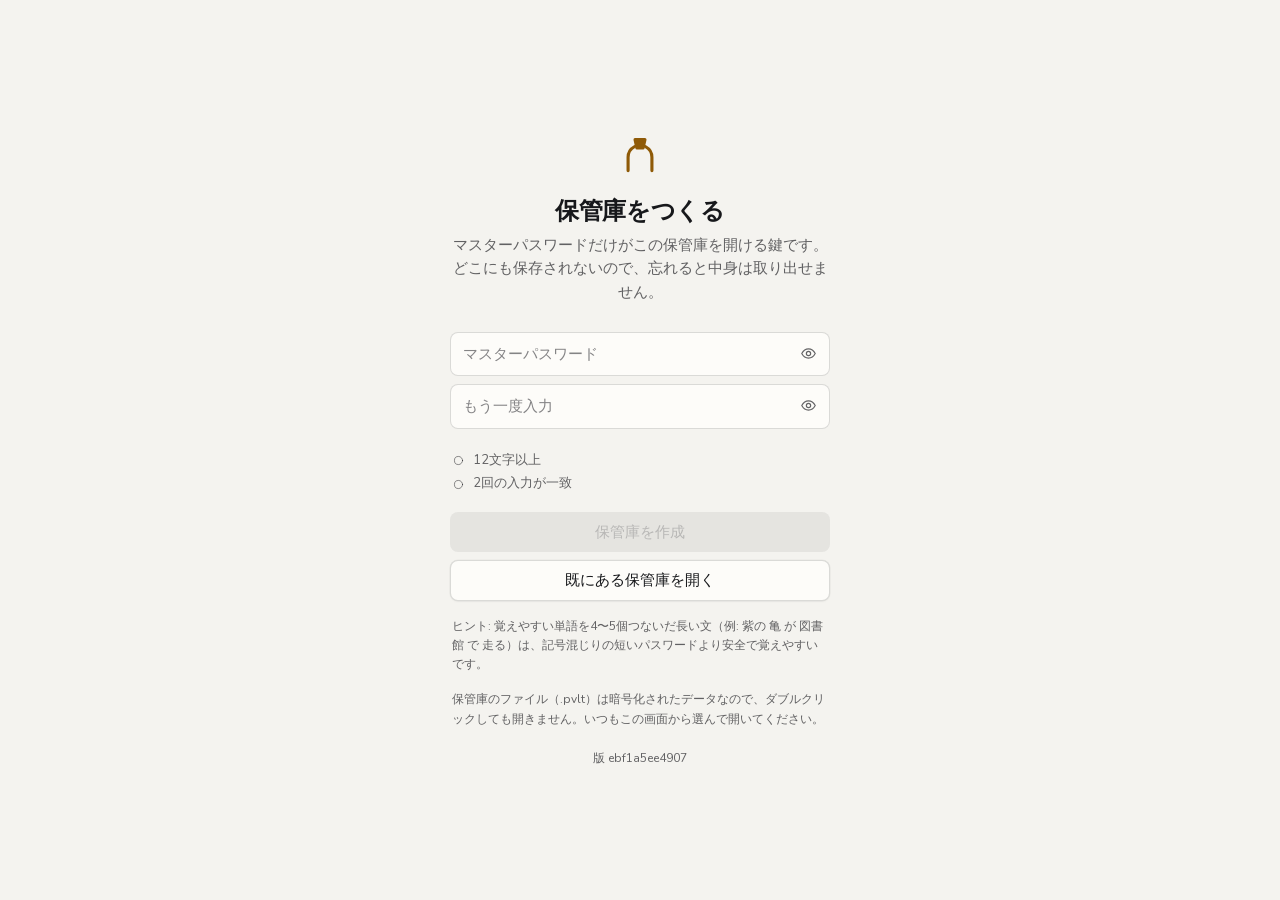
==== commit 51ea2bf7: "PassVault web 版を配信（版 ebf1a5ee4907） Web/build.py --site の出力。生成物なので main には入れず、この枝だけに置く。" ====
--- a/index.html
+++ b/index.html
@@ -2,17 +2,27 @@
 <html lang="ja">
 <head>
 <meta charset="utf-8">
+<meta http-equiv="Content-Security-Policy" content="connect-src 'self' https://www.googleapis.com https://oauth2.googleapis.com; form-action 'none'; base-uri 'none'; object-src 'none'">
 <meta name="viewport" content="width=device-width, initial-scale=1, viewport-fit=cover">
 <meta name="apple-mobile-web-app-capable" content="yes">
 <meta name="apple-mobile-web-app-status-bar-style" content="black-translucent">
-<meta name="apple-mobile-web-app-title" content="PassVault">
-<meta name="theme-color" content="#1c1c1e" media="(prefers-color-scheme: dark)">
-<meta name="theme-color" content="#e8e8ea" media="(prefers-color-scheme: light)">
+<meta name="apple-mobile-web-app-title" content="Keystone">
+<meta name="theme-color" content="#121417" media="(prefers-color-scheme: dark)">
+<meta name="theme-color" content="#f4f3ef" media="(prefers-color-scheme: light)">
 <link rel="manifest" href="./manifest.webmanifest">
 <link rel="apple-touch-icon" href="./apple-touch-icon.png">
 <!-- 検索避け。個人の保管庫なので、見つけてもらう必要がない。 -->
 <meta name="robots" content="noindex, nofollow">
-<title>PassVault</title>
+<script>
+// 表示（ライト・ダーク）は描画前に当てる。あとから当てると一瞬ちらつく。
+(function () {
+  try {
+    var saved = localStorage.getItem('passvault.theme');
+    if (saved === 'light' || saved === 'dark') document.documentElement.dataset.theme = saved;
+  } catch (e) {}
+})();
+</script>
+<title>Keystone</title>
 <!--
   このファイルは Web/build.py が生成したものです。直接編集しないでください。
   元は Web/style.css と Web/*.js です。
@@ -40,17 +50,23 @@
 :root {
   color-scheme: light dark;
 
-  --accent: AccentColor;
-  --accent-text: AccentColorText;
-  --accent-fallback: #3b5bdb;
-
-  --window: #f5f5f7;
-  --bar: rgba(250, 250, 252, 0.78);
-  --content: #ffffff;
-  --raised: #ffffff;
-  --sunken: #eeeef1;
-
-  --text: #16161a;
+  /* Keystone の色。炭色の地に、要石の金をひとつだけ差す。
+     以前は OS のアクセント色（AccentColor）に任せていたので、端末ごとに色が変わり、
+     アプリとしての顔が無かった。いまは固定する。
+     明るい画面では金のままだと白地で 2.4:1 しか出ないので、銅色まで沈めてある（5.6:1）。
+     金の上の文字は、暗い画面では白ではなく墨色（8.7:1）。 */
+  --accent: #8f5a07;
+  --accent-text: #ffffff;
+  --accent-fallback: #8f5a07;
+
+  /* 地は石の色。純白より少し温かく、金と喧嘩しない。 */
+  --window: #f4f3ef;
+  --bar: rgba(248, 247, 243, 0.8);
+  --content: #fdfcf9;
+  --raised: #fdfcf9;
+  --sunken: #ecebe6;
+
+  --text: #17181b;
   /* text-2 は読ませる文字（4.5:1 以上）。text-3 はアイコンや飾り（3:1 以上）。
      text-3 の文字は読ませない。薄い文字は 2.3:1 しか無く、実際に読みづらかった。 */
   --text-2: rgba(22, 22, 26, 0.66);
@@ -60,7 +76,8 @@
   --hover: rgba(22, 22, 26, 0.045);
 
   --danger: #d13d31;
-  --warn: #a96500;
+  /* 警告は金と見分けるため、橙へ寄せる（5.1:1） */
+  --warn: #b9480a;
   --ok: #1a7f43;
 
   --r-small: 8px;
@@ -78,6 +95,7 @@
      緑〜黄緑は同じ明度でも人の目に明るく映るので、文字を濃くしてある（L 32% では 4.1:1 しか出なかった）。 */
   --tile-bg-s: 80%;  --tile-bg-l: 92%;
   --tile-fg-s: 62%;  --tile-fg-l: 26%;
+  --side-l: 44%;   /* サイドバーの印の明るさ */
 
   --ease: cubic-bezier(.32, .72, 0, 1);
 
@@ -90,18 +108,26 @@
   --fs-4: 15px;   /* 本文・一覧の題名 */
   --fs-5: 18px;   /* 小見出し・案内の主文 */
   --fs-6: 24px;   /* 画面の見出し */
-}
-
+  --fs-7: 30px;   /* 大きな見出し（iOS の Large Title）。ホームと一覧の頭だけに使う */
+}
+
+/* 暗い配色。端末の設定に従う（自動）ときと、設定で「ダーク」を選んだときの 2 か所に同じ値を置く。
+   CSS では媒体の条件と属性の条件を 1 つの規則にまとめられないため。
+   2 つが食い違わないよう、tests.html が中身の一致を見張っている。 */
 @media (prefers-color-scheme: dark) {
-  :root {
-    --accent-fallback: #7a94ff;
+  :root:not([data-theme="light"]) {
+    color-scheme: dark;
+    --accent: #e8a73f;
+    --accent-text: #1b1406;
+    --accent-fallback: #e8a73f;
 
     /* 黒を持ち上げる。沈めきると輪郭が消えて階層が読めない。 */
-    --window: #141416;
-    --bar: rgba(28, 28, 31, 0.76);
-    --content: #1b1b1e;
-    --raised: #232327;
-    --sunken: #191a1d;
+    /* アイコンと同じ、わずかに青みのある炭色 */
+    --window: #121417;
+    --bar: rgba(25, 27, 31, 0.78);
+    --content: #191b1f;
+    --raised: #22252a;
+    --sunken: #16181c;
 
     --text: rgba(255, 255, 255, 0.92);
     --text-2: rgba(255, 255, 255, 0.62);
@@ -111,7 +137,7 @@
     --hover: rgba(255, 255, 255, 0.055);
 
     --danger: #ff6b61;
-    --warn: #ffb340;
+    --warn: #ff8f4d;
     --ok: #41c777;
 
     --shadow-raised: 0 0 0 0.5px rgba(0, 0, 0, 0.36), 0 1px 2px rgba(0, 0, 0, 0.28);
@@ -121,20 +147,85 @@
 
     --tile-bg-s: 40%;  --tile-bg-l: 24%;
     --tile-fg-s: 85%;  --tile-fg-l: 80%;
-  }
-}
-
-@supports not (color: AccentColor) {
-  :root { --accent: var(--accent-fallback); --accent-text: #fff; }
-}
+    --side-l: 66%;
+  }
+}
+:root[data-theme="dark"] {
+  color-scheme: dark;
+  --accent: #e8a73f;
+  --accent-text: #1b1406;
+  --accent-fallback: #e8a73f;
+
+  /* 黒を持ち上げる。沈めきると輪郭が消えて階層が読めない。 */
+  /* アイコンと同じ、わずかに青みのある炭色 */
+  --window: #121417;
+  --bar: rgba(25, 27, 31, 0.78);
+  --content: #191b1f;
+  --raised: #22252a;
+  --sunken: #16181c;
+
+  --text: rgba(255, 255, 255, 0.92);
+  --text-2: rgba(255, 255, 255, 0.62);
+  --text-3: rgba(255, 255, 255, 0.44);
+  --hairline: rgba(255, 255, 255, 0.09);
+  --hairline-strong: rgba(255, 255, 255, 0.16);
+  --hover: rgba(255, 255, 255, 0.055);
+
+  --danger: #ff6b61;
+  --warn: #ff8f4d;
+  --ok: #41c777;
+
+  --shadow-raised: 0 0 0 0.5px rgba(0, 0, 0, 0.36), 0 1px 2px rgba(0, 0, 0, 0.28);
+  --shadow-sheet: 0 0 0 0.5px rgba(0, 0, 0, 0.5), 0 24px 64px rgba(0, 0, 0, 0.58);
+
+  --selected: color-mix(in srgb, var(--accent, var(--accent-fallback)) 20%, transparent);
+
+  --tile-bg-s: 40%;  --tile-bg-l: 24%;
+  --tile-fg-s: 85%;  --tile-fg-l: 80%;
+  --side-l: 66%;
+}
+:root[data-theme="light"] { color-scheme: light; }
 
 * { box-sizing: border-box; }
 html, body { height: 100%; }
+/* 解錠後はページ自体を動かさない。流れるのは #main の中だけ。 */
+body:has(#app.on) { overflow: hidden; }
+
+/* 文字は LIFT LOG・MEAL LOG と同じ指定（2026-11-02 に揃えた）。
+   - 日本語: Apple 端末のヒラギノ丸ゴを、日本語の範囲だけに限定した別名で先に当てる。
+     端末に入っている書体を使うだけで、取りに行く通信は無い
+   - 欧文・数字: Safari では ui-rounded（SF Pro Rounded）、対応しないブラウザは Nunito
+     （fonts/ に同梱。build.py が配信版に埋め込むので、電波が無くても単一ファイルでも効く）
+   - Apple 以外: 他のアプリは M PLUS Rounded 1c（5 MB）を同梱しているが、ここでは入れない。
+     使う端末が Mac と iPhone だけなので、重さに見合わない。代わりに端末の書体へ落ちる
+   ヒラギノ丸ゴは W4 しかないので 400 だけを宣言し、太字はブラウザの合成に任せる。 */
+@font-face {
+  font-family: "JP Rounded";
+  font-style: normal;
+  font-weight: 400;
+  src: local("Hiragino Maru Gothic ProN W4"), local("HiraMaruProN-W4"),
+       local("Hiragino Maru Gothic Pro W4"), local("HiraMaruPro-W4");
+  unicode-range: U+3000-30FF, U+3400-4DBF, U+4E00-9FFF, U+F900-FAFF, U+FF00-FFEF, U+203B;
+}
+@font-face {
+  font-family: "Nunito";
+  font-style: normal;
+  font-weight: 400 800;
+  font-display: swap;
+  src: url("[data-uri]") format("woff2");
+  unicode-range: U+0000-00FF, U+0131, U+0152-0153, U+02BB-02BC, U+02C6, U+02DA,
+    U+02DC, U+0304, U+0308, U+0329, U+2000-206F, U+20AC, U+2122, U+2191, U+2193,
+    U+2212, U+2215, U+FEFF, U+FFFD;
+}
+
+:root {
+  --font-ui: "JP Rounded", ui-rounded, "Nunito", "Hiragino Sans", "Yu Gothic UI",
+             "Yu Gothic", Meiryo, "Noto Sans JP", "Noto Sans CJK JP", system-ui, sans-serif;
+}
 
 body {
   margin: 0;
-  font: var(--fs-4)/1.5 -apple-system, BlinkMacSystemFont, 'SF Pro Text', 'Hiragino Sans',
-        'Noto Sans JP', system-ui, sans-serif;
+  font: var(--fs-4)/1.5 var(--font-ui);
   color: var(--text);
   background: var(--window);
   -webkit-font-smoothing: antialiased;
@@ -148,13 +239,12 @@
 .grow { flex: 1; min-width: 0; }
 
 .gate-card h1, .detail-head h1, .dlg-head h2, .g-title, .brand {
-  font-family: -apple-system, BlinkMacSystemFont, 'SF Pro Display', 'Hiragino Sans',
-               'Noto Sans JP', system-ui, sans-serif;
+  font-family: var(--font-ui);
   letter-spacing: -0.014em;
 }
 
 @media (prefers-reduced-motion: no-preference) {
-  .chip, .item-row, .iconbtn, .push, .quick, .tag, .pill, dialog {
+  .side-row, .tile, .item-row, .iconbtn, .push, .quick, .tag, .pill, dialog {
     transition: background-color .13s var(--ease), color .13s var(--ease),
                 box-shadow .13s var(--ease), opacity .13s var(--ease);
   }
@@ -176,6 +266,9 @@
   border-radius: var(--r-small);
 }
 
+/* 裏に回るあいだの覆い（app.js）。アプリ切り替え画面に中身を写さない */
+body.covered #app, body.covered dialog, body.covered #toast { visibility: hidden; }
+
 /* ---------- 入口（作成・解錠） ---------- */
 
 #gate {
@@ -185,6 +278,7 @@
 .gate-card { width: 100%; max-width: 380px; text-align: center; }
 .gate-card h1 { font-size: var(--fs-6); font-weight: 600; line-height: 1.2; margin: 20px 0 8px; }
 .gate-card p.lead { color: var(--text-2); margin: 0 0 28px; font-size: var(--fs-4); line-height: 1.55; }
+.gate-card p.gate-version { color: var(--text-2); font-size: var(--fs-2); margin: 20px 0 0; }
 .gate-mark { color: var(--accent, var(--accent-fallback)); display: flex; justify-content: center; }
 
 .field {
@@ -233,13 +327,20 @@
 
 /* ---------- 全体の骨格 ---------- */
 
-#app { display: none; height: 100vh; grid-template-rows: auto 1fr; }
+/* 100vh は iPhone では見えている高さより大きく、ページ全体がずれて帯が上へ逃げる。
+   見えている高さ（dvh）に合わせ、ページそのものは動かさず、中の #main だけを流す。 */
+#app { display: none; height: 100vh; height: 100dvh; grid-template-rows: auto 1fr; }
 #app.on { display: grid; }
 
 /* 上の帯。検索がこのアプリの主役なので、いちばん広い場所を与える。 */
 #bar {
   display: flex; align-items: center; gap: 14px;
   padding: 12px 18px; min-height: 62px;
+  /* ホーム画面から開くと、時刻や電池の表示の裏まで画面が広がる（viewport-fit=cover）。
+     帯の中身はその下へずらす。ずらさないと設定やロックのボタンが押せない。 */
+  padding-top: calc(12px + env(safe-area-inset-top, 0px));
+  padding-left: calc(18px + env(safe-area-inset-left, 0px));
+  padding-right: calc(18px + env(safe-area-inset-right, 0px));
   background: var(--bar);
   -webkit-backdrop-filter: blur(28px) saturate(180%);
   backdrop-filter: blur(28px) saturate(180%);
@@ -283,11 +384,20 @@
   font-size: var(--fs-3); font-weight: 500;
 }
 .backbtn:hover { background: var(--hover); }
+.brand { flex: 1; }
+#bar { position: relative; }
 .bar-title {
-  flex: 1; text-align: center; font-size: var(--fs-3); font-weight: 550;
+  position: absolute; left: 50%; transform: translateX(-50%);
+  max-width: 44%; text-align: center; font-size: var(--fs-4); font-weight: 600;
   overflow: hidden; text-overflow: ellipsis; white-space: nowrap;
-  padding: 0 8px;
-}
+  opacity: 0; pointer-events: none;
+}
+#bar.scrolled .bar-title { opacity: 1; }
+@media (prefers-reduced-motion: no-preference) {
+  .bar-title { transition: opacity .18s var(--ease); }
+}
+/* 戻るボタンの右は空ける。道具は右端に寄せる */
+.backbtn + .bar-title + .bar-tools { margin-left: auto; }
 
 .iconbtn {
   background: none; border: none; padding: 8px; border-radius: var(--r-small);
@@ -302,23 +412,60 @@
 /* 中身はひとつの柱にまとめて中央に置く。端まで広げると視線が泳ぐ。 */
 .sheet { max-width: 720px; margin: 0 auto; padding: 22px 20px 64px; }
 
-/* ---------- 区分の札 ---------- */
-
-.chips { display: flex; flex-wrap: wrap; gap: 6px; margin-bottom: 18px; }
-.chip {
-  display: inline-flex; align-items: center; gap: 6px;
-  padding: 4px 12px; border-radius: 999px;
-  border: 0.5px solid var(--hairline-strong); background: transparent;
-  color: var(--text-2); font-size: var(--fs-3);
-}
-.chip:hover { background: var(--hover); color: var(--text); }
-.chip .n { font-size: var(--fs-2); color: var(--text-2); font-variant-numeric: tabular-nums; }
-.chip .n.warn { color: var(--warn); font-weight: 600; }
-.chip.sel {
-  background: var(--selected); border-color: transparent;
-  color: var(--accent, var(--accent-fallback)); font-weight: 550;
-}
-.chip.sel .n { color: color-mix(in srgb, currentColor 66%, transparent); }
+/* ---------- 大きな見出し・ホームのタイル ---------- */
+/*
+ * Apple の「パスワード」に倣った作り。狭い画面ではホーム（区分のタイル）→ 一覧 → 詳細と進む。
+ * 大きな見出しはスクロールで隠れると、上の帯に小さく題名が出る。
+ */
+
+.large-title {
+  font-size: var(--fs-7); font-weight: 700; line-height: 1.15; letter-spacing: -0.022em;
+  margin: 4px 4px 12px;
+}
+.sheet > #search { max-width: none; margin: 0 0 20px; }
+
+.tiles { display: grid; grid-template-columns: repeat(2, minmax(0, 1fr)); gap: 12px; margin-bottom: 28px; }
+@media (min-width: 560px) { .tiles { grid-template-columns: repeat(3, minmax(0, 1fr)); } }
+.tile {
+  display: flex; flex-direction: column; align-items: stretch; gap: 8px;
+  padding: 12px 14px; border-radius: var(--r-medium); text-align: left; color: var(--text);
+  background: var(--content); border: 0.5px solid var(--hairline); box-shadow: var(--shadow-raised);
+}
+.tile:hover { background: color-mix(in srgb, var(--content) 94%, var(--text) 6%); }
+.tile-top { display: flex; align-items: center; justify-content: space-between; }
+/* 区分の印は、Apple の作法どおり色の丸に白の線画。色は区分ごとに固定。 */
+.tile-ico {
+  display: grid; place-items: center; width: 32px; height: 32px; border-radius: 50%;
+  color: #fff; background: hsl(var(--hue) 62% 50%);
+}
+.tile-ico.neutral { background: #8e8e93; }
+.tile-n { font-size: var(--fs-6); font-weight: 700; font-variant-numeric: tabular-nums; }
+.tile-label { font-size: var(--fs-3); font-weight: 600; color: var(--text-2); }
+.g-n { color: var(--text-2); font-size: var(--fs-3); font-variant-numeric: tabular-nums; }
+
+/* ---------- サイドバー（広い画面） ---------- */
+
+.pane-side {
+  background: var(--bar);
+  -webkit-backdrop-filter: blur(28px) saturate(180%); backdrop-filter: blur(28px) saturate(180%);
+  border-right: 0.5px solid var(--hairline);
+  padding: 16px 10px 32px;
+}
+.side-head { font-size: var(--fs-1); font-weight: 600; color: var(--text-2); margin: 20px 10px 6px; }
+.side-group { display: grid; gap: 2px; }
+.side-row {
+  display: flex; align-items: center; gap: 10px; width: 100%;
+  padding: 6px 10px; border: none; background: none; border-radius: var(--r-small);
+  color: var(--text); text-align: left;
+}
+.side-row:hover { background: var(--hover); }
+.side-row.sel { background: var(--selected); font-weight: 550; }
+.side-ico { display: grid; color: hsl(var(--hue) 62% var(--side-l)); }
+.side-ico.neutral { color: var(--text-2); }
+.side-n { font-size: var(--fs-2); color: var(--text-2); font-variant-numeric: tabular-nums; }
+
+.list-head { display: flex; align-items: baseline; justify-content: space-between; margin: 4px 4px 12px; }
+.list-head h2 { font-size: var(--fs-5); font-weight: 700; margin: 0; letter-spacing: -0.012em; }
 
 .listtools { display: flex; justify-content: flex-end; margin: -8px 0 10px; }
 .linkbtn {
@@ -508,7 +655,7 @@
   font-variant-numeric: tabular-nums; letter-spacing: .06em; margin-top: 4px;
 }
 .otp .ring { width: 29px; height: 29px; flex: none; }
-.otp .ring text { font: 500 9px -apple-system, system-ui, sans-serif; fill: var(--text-2); }
+.otp .ring text { font: 500 9px var(--font-ui); fill: var(--text-2); }
 
 details.history { margin-bottom: 14px; }
 details.history summary {
@@ -619,7 +766,8 @@
 .mobile-only { display: none; }
 
 @media (max-width: 720px) {
-  #bar { padding: 10px 12px; gap: 8px; min-height: 58px; flex-wrap: wrap; }
+  #bar { padding: 10px 12px; gap: 8px; min-height: 58px; flex-wrap: wrap;
+         padding-top: calc(10px + env(safe-area-inset-top, 0px)); }
   .sheet { padding: 18px 14px 64px; }
   .detail-head .avatar { width: 50px; height: 50px; }
   .detail-head h1 { font-size: var(--fs-6); }
@@ -687,10 +835,10 @@
  */
 
 #main.split {
-  display: grid; grid-template-columns: minmax(340px, 420px) minmax(0, 1fr);
+  display: grid; grid-template-columns: 220px minmax(300px, 360px) minmax(0, 1fr);
   overflow: hidden;
 }
-.pane-list, .pane-detail { min-height: 0; overflow-y: auto; }
+.pane-side, .pane-list, .pane-detail { min-height: 0; overflow-y: auto; }
 .pane-list { border-right: 0.5px solid var(--hairline); background: var(--window); }
 .pane-list .sheet { max-width: none; margin: 0; padding: 20px 16px 48px; }
 .pane-detail { background: var(--content); }
@@ -715,22 +863,38 @@
   .field, select.field { min-height: 44px; }
   .push { min-height: 44px; }
 
-  /* 札は見た目を保ち、押せる範囲だけ上下へ広げる */
-  .chips { gap: 8px; }
-  .chip { position: relative; min-height: 34px; }
-  .chip::after { content: ''; position: absolute; inset: -6px -2px; }
-
-  /* 上の帯は 2 段にする。1 段目に名前と道具、2 段目に検索。
-     44px の道具を 4 つ並べると検索欄が 110px 前後に潰れるため。
-     検索はこのアプリの主役なので、狭くしない。 */
-  #bar { flex-wrap: wrap; row-gap: 4px; padding: 8px 12px 12px; min-height: 0; }
-  .brand { order: 1; flex: 1; }
-  .bar-tools { order: 2; }
-  .searchwrap { order: 3; flex: 1 0 100%; }
-  #search { max-width: none; min-height: 44px; }
-  /* 詳細のときの帯は 1 段のまま（検索が無い） */
-  .backbtn { order: 0; }
-  .bar-title { order: 1; }
+  /* 狭い画面では検索は帯ではなく大きな見出しの下にあるので、帯は 1 段でよい */
+  #bar { padding: 6px 8px; min-height: 56px;
+         padding-top: calc(6px + env(safe-area-inset-top, 0px)); }
+  /* 帯の題名と道具が重ならないよう、道具を減らし、題名の幅を左右の空きに収める */
+  .gen-tool { display: none; }
+  .bar-title { max-width: calc(100% - 288px); }
+  #search { min-height: 44px; }
+  .side-row { min-height: 44px; }
+}
+
+/* iPhone の Safari は、文字が 16px 未満の入力欄に触れると画面を拡大し、
+   キーボードを閉じても戻さない。解錠のパスワード欄（15px）で拡大されたまま
+   ホームに入り、左端の印が切れて帯の道具がずれていた。
+   指で触る画面だけ、入力欄の文字を 16px にする。尺度の外だが、これだけは例外。 */
+@media (pointer: coarse) {
+  :root { --fs-input: 16px; }
+  input, textarea, select { font-size: var(--fs-input); }
+}
+
+/* 三択の切り替え（表示: 自動・ライト・ダーク）。LIFT LOG と同じ形。 */
+.seg {
+  display: inline-flex; gap: 2px; padding: 2px; flex: none;
+  background: var(--sunken); border-radius: var(--r-small);
+}
+.seg button {
+  border: none; background: none; color: var(--text-2); white-space: nowrap;
+  font-size: var(--fs-3); padding: 4px 12px; border-radius: var(--r-small);
+  min-height: 32px;
+}
+.seg button[aria-pressed="true"] {
+  background: var(--raised); color: var(--text); font-weight: 600;
+  box-shadow: var(--shadow-raised);
 }
 
 
@@ -750,7 +914,7 @@
   <div id="main"></div>
 </div>
 <div id="toast"></div>
-<script>window.PASSVAULT_BUILD = "a726715b9b2f";</script>
+<script>window.PASSVAULT_BUILD = "ebf1a5ee4907";</script>
 <script>
 
 // ===== core.js =====
@@ -1630,11 +1794,296 @@
   return `${(title ?? '').trim().toLowerCase()} ${(username ?? '').trim().toLowerCase()}`;
 }
 
+// ===== drive.js =====
+// Google Drive の「アプリ専用フォルダ」に、暗号化済みの保管庫を置く。
+//
+// ここが扱うのは暗号化済みのバイト列だけで、平文にも鍵にも触れない。
+// Google に渡るのは、書き出した .pvlt と同じ読めない塊だけになる。
+//
+// ログインは Google の画面へ移って戻ってくる方式（OAuth 2.0 のトークン方式）。
+// Google が配っているログイン用の部品は読み込まない。解錠済みの保管庫と
+// 同じ画面で他人のコードを動かすことになるため。
+//
+// 許可の範囲は drive.appdata だけ。このアプリが作った隠しフォルダの中にしか
+// 触れず、利用者の Drive にある他のファイルは読めも書けもしない。
+
+/// Google Cloud で作った OAuth クライアントの ID。空のあいだは同期の項目を出さない。
+const DRIVE_CLIENT_ID = '514737616951-6cgnvfqlak3cq053g7i8asnvcte3vsru.apps.googleusercontent.com';
+
+const DRIVE_SCOPE = 'https://www.googleapis.com/auth/drive.appdata';
+const DRIVE_FILE_NAME = 'vault.pvlt';
+const DRIVE_API = 'https://www.googleapis.com/drive/v3';
+const DRIVE_UPLOAD = 'https://www.googleapis.com/upload/drive/v3';
+
+// トークンは sessionStorage に置く。Google の画面から戻ってくると
+// ページが読み込み直されるので、メモリだけでは持ち越せない。
+// タブを閉じれば消え、範囲はアプリ専用フォルダだけ、有効期限は 1 時間。
+const DRIVE_TOKEN_KEY = 'passvault.drive.token';
+const DRIVE_STATE_KEY = 'passvault.drive.state';
+const DRIVE_PENDING_KEY = 'passvault.drive.pending';
+// 解錠前に黙ってログインしに行った時刻。戻ってくれば消える。残っていたら
+// 前回は Google の画面で止まった（電波が弱いなど）ので、しばらく行かない。
+const DRIVE_SILENT_KEY = 'passvault.drive.silentAt';
+const DRIVE_SILENT_TRIED_KEY = 'passvault.drive.silentTried';
+const DRIVE_SILENT_BACKOFF_MS = 10 * 60_000;
+// 別窓でログインしたとき、その窓から元の画面へ応答を渡す通り道（同じ場所どうしでしか届かない）
+const DRIVE_CHANNEL = 'passvault.drive';
+
+/// 通信の差し替え口（検証ページが偽の Drive をつなぐ）
+const driveIO = { fetch: (...args) => fetch(...args) };
+
+class DriveAuthError extends Error {}
+
+function driveAvailable() {
+  if (!DRIVE_CLIENT_ID) return false;
+  // Google は https か localhost にしか戻してくれない
+  return location.protocol === 'https:' || location.hostname === 'localhost';
+}
+
+/// Google から戻ってくる先。Google Cloud に登録した URI と 1 文字でも違うと断られる。
+/// ホーム画面のアプリは index.html で開くので、末尾が / のときもそちらに揃える。
+function driveRedirectURI() {
+  const path = location.pathname.endsWith('/') ? `${location.pathname}index.html` : location.pathname;
+  return location.origin + path;
+}
+
+/// ホーム画面に追加したアプリとして開いているか
+function driveStandalone() {
+  return window.matchMedia?.('(display-mode: standalone)').matches || navigator.standalone === true;
+}
+
+/// Google のログイン画面の URL を作り、合言葉を控える。
+///
+/// 合言葉の頭に、どの方式で行ったかを付ける（silent. / popup.）。
+/// 戻ってきた側はこれを見て、黙って片付けるか、元の窓へ渡すかを決める。
+function driveAuthURL(mode, extra = {}) {
+  // 戻ってきた応答が、自分の出した依頼への返事であることを確かめる合言葉
+  const nonce = [...crypto.getRandomValues(new Uint8Array(16))]
+    .map(byte => byte.toString(16).padStart(2, '0')).join('');
+  const state = mode === 'redirect' ? nonce : `${mode}.${nonce}`;
+  sessionStorage.setItem(DRIVE_STATE_KEY, state);
+  const params = new URLSearchParams({
+    client_id: DRIVE_CLIENT_ID,
+    redirect_uri: driveRedirectURI(),
+    response_type: 'token',
+    scope: DRIVE_SCOPE,
+    state,
+    include_granted_scopes: 'true',
+    ...extra,
+  });
+  return `https://accounts.google.com/o/oauth2/v2/auth?${params}`;
+}
+
+/// Google のログイン画面へ移る。戻ってきたら driveTakeRedirect で受け取る。
+///
+/// silent は解錠前に黙って行く方式。Google の画面を出さずに（prompt=none）
+/// すぐ戻ってくる。許可を訊く必要があれば、何もせずエラーで戻ってくる。
+function driveBeginSignIn({ silent = false } = {}) {
+  if (silent) {
+    sessionStorage.setItem(DRIVE_SILENT_TRIED_KEY, '1');
+    try { localStorage.setItem(DRIVE_SILENT_KEY, String(Date.now())); } catch { /* 覚えられなくても行ける */ }
+    location.assign(driveAuthURL('silent', { prompt: 'none' }));
+    return;
+  }
+  sessionStorage.setItem(DRIVE_PENDING_KEY, 'sync');
+  location.assign(driveAuthURL('redirect'));
+}
+
+/// Google のログインを別窓で開く。開けなければ false（呼び出し側はページごと移る方式へ）。
+///
+/// ページごと移ると読み込み直しになり、解錠し直すことになる。別窓ならこの画面は残る。
+/// 応答は窓どうしの通り道（BroadcastChannel）で届く。Google の画面を挟むと、
+/// 開いた側と開かれた側のつながり（window.opener）が切られることがあるため。
+function driveOpenSignInWindow() {
+  if (typeof BroadcastChannel !== 'function') return false;
+  const url = driveAuthURL('popup');
+  const opened = window.open(url, 'passvault-google', 'popup,width=500,height=650');
+  if (!opened) {
+    sessionStorage.removeItem(DRIVE_STATE_KEY);
+    return false;
+  }
+  sessionStorage.setItem(DRIVE_PENDING_KEY, 'sync');
+  return true;
+}
+
+/// 戻ってきた応答がどの方式のものか。応答でなければ null。
+function driveResponseMode(hash) {
+  const params = new URLSearchParams(hash.replace(/^#/, ''));
+  if (!params.has('access_token') && !params.has('error')) return null;
+  const prefix = (params.get('state') ?? '').split('.')[0];
+  return prefix === 'silent' || prefix === 'popup' ? prefix : 'redirect';
+}
+
+/// 別窓の側: 受け取った応答を元の画面へ渡す。確かめるのは元の画面（合言葉を持っている）。
+function driveRelayToOpener(hash) {
+  const channel = new BroadcastChannel(DRIVE_CHANNEL);
+  channel.postMessage(hash);
+  channel.close();
+}
+
+/// 元の画面の側: 別窓からの応答を待ち受ける
+function driveListen(onHash) {
+  if (typeof BroadcastChannel !== 'function') return;
+  new BroadcastChannel(DRIVE_CHANNEL).onmessage = event => {
+    if (typeof event.data === 'string') onHash(event.data);
+  };
+}
+
+/// 解錠前に黙ってログインしに行くべきか。
+///
+/// ホーム画面のアプリは、閉じるたびにトークンを失う。解錠してから同期を押すと
+/// Google へ移って読み込み直しになり、マスターパスワードを打ち直すことになる。
+/// まだ何も入力していない入口のうちに行って戻れば、失うものが無い。
+function driveShouldTrySilent({ usedBefore, now = Date.now() }) {
+  if (!usedBefore || !driveAvailable() || !driveStandalone() || driveToken(now)) return false;
+  if (navigator.onLine === false) return false;
+  if (sessionStorage.getItem(DRIVE_SILENT_TRIED_KEY)) return false;
+  try {
+    const last = Number(localStorage.getItem(DRIVE_SILENT_KEY));
+    if (last && now - last < DRIVE_SILENT_BACKOFF_MS) return false;
+  } catch { /* 読めなければ控えなしとして扱う */ }
+  return true;
+}
+
+/// URL の # 以降に Google の応答があれば受け取る。
+///
+/// 戻り値: null（応答ではない）/ { ok: true } / { ok: false, message }
+/// 応答だったときは、呼び出し側で # 以降を消すこと（トークンを URL に残さない）。
+function driveTakeRedirect(hash, now = Date.now()) {
+  const params = new URLSearchParams(hash.replace(/^#/, ''));
+  if (!params.has('access_token') && !params.has('error')) return null;
+
+  const expected = sessionStorage.getItem(DRIVE_STATE_KEY);
+  sessionStorage.removeItem(DRIVE_STATE_KEY);
+  const silent = (params.get('state') ?? '').startsWith('silent.');
+  if (silent) {
+    try { localStorage.removeItem(DRIVE_SILENT_KEY); } catch { /* 次の控えが残るだけ */ }
+  }
+  if (!expected || params.get('state') !== expected) {
+    // 自分が出していない依頼への応答。誰かに押し付けられたトークンかもしれない。
+    sessionStorage.removeItem(DRIVE_PENDING_KEY);
+    return { ok: false, message: 'Google からの応答を確かめられませんでした。もう一度やり直してください。' };
+  }
+  if (params.has('error')) {
+    sessionStorage.removeItem(DRIVE_PENDING_KEY);
+    // 黙って行った分は、許可を訊く必要があって戻ってきただけ。知らせることは無い。
+    if (silent) return { ok: false, silent: true, message: null };
+    const denied = params.get('error') === 'access_denied';
+    return { ok: false, message: denied ? 'Google Drive への接続を取りやめました。'
+                                        : `Google のログインに失敗しました（${params.get('error')}）。` };
+  }
+  const granted = (params.get('scope') ?? '').split(' ');
+  if (!granted.includes(DRIVE_SCOPE)) {
+    sessionStorage.removeItem(DRIVE_PENDING_KEY);
+    return { ok: false, message: 'Drive の保存場所を使う許可がもらえませんでした。' };
+  }
+  const seconds = Number(params.get('expires_in') ?? 3600);
+  sessionStorage.setItem(DRIVE_TOKEN_KEY, JSON.stringify({
+    token: params.get('access_token'),
+    expiresAt: now + seconds * 1000,
+  }));
+  return { ok: true };
+}
+
+/// 有効なトークン。無いか、切れかけなら null。
+function driveToken(now = Date.now()) {
+  try {
+    const saved = JSON.parse(sessionStorage.getItem(DRIVE_TOKEN_KEY));
+    // 通信の途中で切れないよう、残り 1 分を切ったら無いものとして扱う
+    if (saved?.token && saved.expiresAt - 60_000 > now) return saved.token;
+  } catch { /* 壊れていれば無いものとして扱う */ }
+  return null;
+}
+
+/// ログインから戻ったあと、同期を続きからやるべきか。訊くと同時に印を消す。
+function driveTakePending() {
+  const pending = sessionStorage.getItem(DRIVE_PENDING_KEY) === 'sync';
+  sessionStorage.removeItem(DRIVE_PENDING_KEY);
+  return pending;
+}
+
+function driveSignOut() {
+  const token = driveToken();
+  sessionStorage.removeItem(DRIVE_TOKEN_KEY);
+  sessionStorage.removeItem(DRIVE_PENDING_KEY);
+  // Google 側の許可も取り消す。失敗しても手元のトークンは消えているので先へ進む。
+  if (token) {
+    driveIO.fetch('https://oauth2.googleapis.com/revoke', {
+      method: 'POST',
+      headers: { 'Content-Type': 'application/x-www-form-urlencoded' },
+      body: new URLSearchParams({ token }),
+    }).catch(() => {});
+  }
+}
+
+async function driveRequest(url, init = {}) {
+  const token = driveToken();
+  if (!token) throw new DriveAuthError('Google のログインが切れています。');
+  let response;
+  try {
+    response = await driveIO.fetch(url, {
+      ...init,
+      headers: { ...(init.headers ?? {}), Authorization: `Bearer ${token}` },
+    });
+  } catch {
+    throw new Error('Google Drive につながりません。通信の状態を確かめてください。');
+  }
+  if (response.status === 401) {
+    sessionStorage.removeItem(DRIVE_TOKEN_KEY);
+    throw new DriveAuthError('Google のログインが切れています。');
+  }
+  if (!response.ok) {
+    throw new Error(`Google Drive がエラーを返しました（${response.status}）。`);
+  }
+  return response;
+}
+
+/// アプリ専用フォルダの保管庫。まだ無ければ null。
+async function driveFindVault() {
+  const params = new URLSearchParams({
+    spaces: 'appDataFolder',
+    q: `name = '${DRIVE_FILE_NAME}' and trashed = false`,
+    fields: 'files(id, modifiedTime)',
+    orderBy: 'modifiedTime desc',
+  });
+  const { files } = await (await driveRequest(`${DRIVE_API}/files?${params}`)).json();
+  return files?.[0] ?? null;
+}
+
+async function driveDownload(id) {
+  const response = await driveRequest(`${DRIVE_API}/files/${encodeURIComponent(id)}?alt=media`);
+  return new Uint8Array(await response.arrayBuffer());
+}
+
+/// 書き込む。id があれば上書き、無ければアプリ専用フォルダに新しく作る。
+async function driveUpload(bytes, id = null) {
+  if (id) {
+    const response = await driveRequest(
+      `${DRIVE_UPLOAD}/files/${encodeURIComponent(id)}?uploadType=media&fields=id,modifiedTime`,
+      { method: 'PATCH', headers: { 'Content-Type': 'application/octet-stream' }, body: bytes });
+    return response.json();
+  }
+  // 新規作成は「置き場所の指定」と「中身」を 1 回で送る必要がある（multipart）
+  const boundary = `passvault-${crypto.randomUUID()}`;
+  const metadata = JSON.stringify({ name: DRIVE_FILE_NAME, parents: ['appDataFolder'] });
+  const body = new Blob([
+    `--${boundary}\r\nContent-Type: application/json; charset=UTF-8\r\n\r\n${metadata}\r\n`,
+    `--${boundary}\r\nContent-Type: application/octet-stream\r\n\r\n`,
+    bytes,
+    `\r\n--${boundary}--`,
+  ]);
+  const response = await driveRequest(
+    `${DRIVE_UPLOAD}/files?uploadType=multipart&fields=id,modifiedTime`,
+    { method: 'POST', headers: { 'Content-Type': `multipart/related; boundary=${boundary}` }, body });
+  return response.json();
+}
+
 // ===== 名前空間（元は import * as ...）=====
 const V = { HEADER_BYTES, SCHEMA_VERSION, DEFAULT_ITERATIONS, VaultError, makeHeader, decodeHeader, deriveKey, isoNoMillis, seal, open, normalizePayload, FIELD_KINDS, CATEGORIES, makeItem, isConcealed, displayTitle, primaryPassword, primaryUsername, primaryURL, groupedCardNumber, subtitle, matches };
 const X = { base32Decode, base32Encode, parseOTP, otpCode, otpCodeForCounter, otpSecondsRemaining, formatOTP, GENERATOR_SETS, generatePassword, generatorEntropyBits, estimateBits, STRENGTH_LEVELS, strengthLevel };
 const A = { FINDING_KINDS, AGE_THRESHOLD_MS, WEAK_THRESHOLD_BITS, lastPasswordChange, audit, TOMBSTONE_LIFETIME_MS, merge, summaryText };
 const C = { parseCSV, COLUMN_ALIASES, mapColumns, toRecords, identity };
+const D = { DRIVE_CLIENT_ID, driveIO, DriveAuthError, driveAvailable, driveRedirectURI, driveStandalone, driveBeginSignIn, driveOpenSignInWindow, driveResponseMode, driveRelayToOpener, driveListen, driveShouldTrySilent, driveTakeRedirect, driveToken, driveTakePending, driveSignOut, driveFindVault, driveDownload, driveUpload };
 
 // ===== icons.js =====
 // アイコン。SF Symbols に寄せた線画で、太さと角の丸めを揃えてある。
@@ -1653,8 +2102,8 @@
   wifi: '<path d="M2.5 8.6a15 15 0 0 1 19 0M5.8 12.2a10 10 0 0 1 12.4 0M9.2 15.7a5 5 0 0 1 5.6 0"/><circle cx="12" cy="19" r="1.1" fill="currentColor" stroke="none"/>',
   seal: '<path d="M12 2.8 14.3 5l3-.4 1 2.9 2.6 1.6-1.1 2.9 1.1 2.9-2.6 1.6-1 2.9-3-.4L12 21.2 9.7 19l-3 .4-1-2.9L3.1 15l1.1-2.9L3.1 9.2l2.6-1.6 1-2.9 3 .4z"/><path d="m9 12 2.2 2.2L15.3 10"/>',
 
-  // アプリの印。アイコン（make-icon.py の dial）と同じ形にしてある。
-  vault: '<circle cx="12" cy="12" r="7.6"/><path d="M10.4 10.4 7.1 7.1M13.6 10.4 16.9 7.1M10.4 13.6 7.1 16.9M13.6 13.6 16.9 16.9"/><circle cx="12" cy="12" r="1.6" fill="currentColor" stroke="none"/>',
+  // アプリの印。アイコン（make-icon.py の keystone）と同じ形にしてある。要石だけ塗る。
+  keystone: '<path d="M5.5 20.5v-7.3a6.5 6.5 0 0 1 3.4-5.7M18.5 20.5v-7.3a6.5 6.5 0 0 0-3.4-5.7"/><path d="M9.3 3.6h5.4l-1 4.6h-3.4z" fill="currentColor"/>',
 
   // 画面の道具
   grid: '<rect x="3.5" y="3.5" width="7" height="7" rx="2"/><rect x="13.5" y="3.5" width="7" height="7" rx="2"/><rect x="3.5" y="13.5" width="7" height="7" rx="2"/><rect x="13.5" y="13.5" width="7" height="7" rx="2"/>',
@@ -1767,7 +2216,7 @@
   revealed: new Set(),
   lastActivity: Date.now(),
   holds: 0,           // 0 より大きい間は自動施錠しない
-  view: 'list',       // いま出している画面: list | detail
+  view: 'home',       // 狭い画面で出している面: home | list | detail（広い画面では使わない）
   cursor: -1,         // 一覧でキーボードが指している位置（-1 はまだ触っていない）
   stash: null,        // 施錠時に保存できていなかった変更（暗号化したまま）
 };
@@ -1806,7 +2255,36 @@
   set lockWhenAway(value) {
     localStorage.setItem('passvault.lockWhenAway', value ? 'on' : 'off');
   },
+  /// 表示。auto（端末の設定に従う）| light | dark
+  get theme() {
+    try {
+      const saved = localStorage.getItem('passvault.theme');
+      return saved === 'light' || saved === 'dark' ? saved : 'auto';
+    } catch { return 'auto'; }
+  },
+  set theme(value) {
+    try {
+      if (value === 'light' || value === 'dark') localStorage.setItem('passvault.theme', value);
+      else localStorage.removeItem('passvault.theme');
+    } catch { /* 覚えられなくても、いまの画面には当たる */ }
+  },
 };
+
+/// 表示を当てる。描画前の分は build.py が head で当てているので、ここは切り替えたときと起動時の後始末。
+///
+/// iPhone の時刻表示まわりの色（theme-color）は、端末の明暗で選ぶ 2 枚を置いてある。
+/// 固定にしたときは両方を選んだ側の色にしないと、端末が暗いときに明るい画面の上だけ黒くなる。
+const THEME_COLORS = { light: '#f4f3ef', dark: '#121417' };
+function applyTheme(theme) {
+  const root = document.documentElement;
+  if (theme === 'light' || theme === 'dark') root.dataset.theme = theme;
+  else delete root.dataset.theme;
+  for (const meta of document.querySelectorAll('meta[name="theme-color"]')) {
+    const own = (meta.media ?? '').includes('dark') ? 'dark' : 'light';
+    meta.content = THEME_COLORS[theme === 'auto' ? own : theme];
+  }
+}
+applyTheme(settings.theme);
 
 // ============================================================
 // 小さな道具
@@ -1901,23 +2379,84 @@
 /// 秘密はしばらくしたら消す。
 /// ブラウザにはクリップボード履歴へ「保存するな」と伝える手段がないので、
 /// ネイティブ版よりここは弱い。
+///
+/// 30 秒後に消そうとしても、たいていは断られる。写したあとはログイン画面の
+/// タブへ移っているので、この画面が裏にあり、ブラウザが読み取りを許さない。
+/// iPhone は操作の最中でなければ読み書きできず、裏ではタイマーも止まる。
+/// なので消せなかった分は覚えておき、戻ってきたときと、次に画面を触ったときに消し直す。
+let pendingClear = null;   // { text, label, at, timer }
+let clipboardReadRefused = false;
+let clearingClipboard = false;   // 戻ってきたときは focus と visibilitychange が続けて来る
+
 async function copySecret(text, label) {
   try {
     await navigator.clipboard.writeText(text);
-    toast(`${label}をコピーしました（${CLIPBOARD_CLEAR_SECONDS}秒で消去）`);
-    setTimeout(async () => {
-      try {
-        if ((await navigator.clipboard.readText()) === text) {
-          await navigator.clipboard.writeText('');
-        }
-      } catch { /* 読み取りが拒否される場合は消せない */ }
-    }, CLIPBOARD_CLEAR_SECONDS * 1000);
+    toast(`${label}をコピーしました（${CLIPBOARD_CLEAR_SECONDS}秒後に消去）`);
+    clearTimeout(pendingClear?.timer);
+    pendingClear = { text, label, at: Date.now(),
+                     timer: setTimeout(() => clearCopiedSecret(), CLIPBOARD_CLEAR_SECONDS * 1000) };
     return true;
   } catch {
     toast('コピーできませんでした（ブラウザが拒否しました）');
     return false;
   }
 }
+
+/// 写した秘密を消す。時間が来ていなければ何もしない。
+///
+/// 中身が写したものと同じときだけ消す（あとで別のものを写していたら残す）。
+/// 読み取りを断られる環境では確かめようがないので、blind のとき（画面を触った瞬間）に限り
+/// 確かめずに消す。秘密が残り続けるより、別のものを消すほうがまだよい。
+async function clearCopiedSecret({ blind = false, announce = false } = {}) {
+  const pending = pendingClear;
+  if (!pending || clearingClipboard || Date.now() - pending.at < CLIPBOARD_CLEAR_SECONDS * 1000) return false;
+  clearingClipboard = true;
+  try {
+    return await clearPending(pending, { blind, announce });
+  } finally {
+    clearingClipboard = false;
+  }
+}
+
+async function clearPending(pending, { blind, announce }) {
+  if (!blind) {
+    let current;
+    try {
+      current = await navigator.clipboard.readText();
+    } catch {
+      clipboardReadRefused = true;
+      return false;
+    }
+    if (current !== pending.text) { finishClear(pending); return false; }
+  }
+  try {
+    await navigator.clipboard.writeText('');
+  } catch {
+    return false;   // 操作の最中でない。次に触ったときにやり直す
+  }
+  finishClear(pending);
+  if (announce) toast(`コピーした${pending.label}をクリップボードから消しました`);
+  return true;
+}
+
+function finishClear(pending) {
+  if (pendingClear !== pending) return;
+  clearTimeout(pending.timer);
+  pendingClear = null;
+}
+
+/// 戻ってきたときの消し直し。ここで消せたなら、30 秒では消せていなかったということ。
+async function retryClearOnReturn() {
+  if (pendingClear) await clearCopiedSecret({ announce: true });
+}
+
+// 次に画面を触ったとき。読み取りを断られる環境（iPhone など）は、確かめずに消す。
+for (const event of ['click', 'keydown']) {
+  document.addEventListener(event, () => {
+    if (pendingClear && clipboardReadRefused) clearCopiedSecret({ blind: true, announce: true });
+  }, { capture: true, passive: true });
+}
+window.addEventListener('focus', () => { retryClearOnReturn(); });
 
 const fmtDate = iso => new Date(iso).toLocaleDateString('ja-JP', { year: 'numeric', month: 'short', day: 'numeric' });
 const fmtDateTime = iso => new Date(iso).toLocaleString('ja-JP', { dateStyle: 'medium', timeStyle: 'short' });
@@ -1961,6 +2500,7 @@
       state.localSavedAt = V.isoNoMillis();
       state.dirty = false;
       noteActivity();
+      hooks.afterPersist?.();
       return { ok: true, local: true };
     } catch (caught) {
       // 端末にも書けない。ここで ok を返すと消える変更を放置することになる。
@@ -1985,6 +2525,7 @@
     state.fileMtime = (await state.fileHandle.getFile()).lastModified;
     state.dirty = false;
     noteActivity();
+    hooks.afterPersist?.();
     return { ok: true };
   } catch (caught) {
     state.dirty = true;
@@ -2233,6 +2774,12 @@
   }
 }
 
+/// いま読み込み直しても何も失わないか。新しい版へ切り替えるときに使う（build.py）。
+function safeToReload() {
+  if (state.key || state.dirty || state.holds > 0) return false;
+  return [...document.querySelectorAll('#gate input')].every(input => !input.value);
+}
+
 function lock() {
   state.key = null;
   state.header = null;
@@ -2242,6 +2789,8 @@
   state.revealed.clear();
   state.selectedId = null;
   state.selection = { kind: 'all' };
+  state.search = '';
+  state.view = 'home';
   render();
 }
 
@@ -2302,6 +2851,15 @@
   gate.style.display = 'grid';
   $('#app').classList.remove('on');
   const card = mode === 'create' ? createCard() : unlockCard();
+  // 解錠の画面から作成へ来たときの帰り道。無いと、保管庫があるのに戻れない。
+  if (mode === 'create' && state.pendingBytes) {
+    card.append(el('div', { style: 'height:8px' }),
+      el('button', { className: 'push', textContent: 'ロック画面に戻る', onclick: () => renderGate('unlock') }));
+  }
+  // 解錠前でも版が分かるように。画面の不具合で設定に届かないとき、確かめる手段がこれしかない。
+  if (window.PASSVAULT_BUILD) {
+    card.append(el('p', { className: 'gate-version', textContent: `版 ${window.PASSVAULT_BUILD}` }));
+  }
   gate.replaceChildren(card);
   // 前回の保管庫があれば、あとから差し込む（IndexedDB の読みは非同期なので）
   if (!state.pendingBytes) offerRememberedVault(card);
@@ -2343,11 +2901,17 @@
   offerButton(card, button);
 }
 
+/// 利用者が自分で「新しい保管庫をつくる」を選んだか。
+/// 選んでいないのに作成の画面から始めると、保管庫があるのに毎回
+/// 「保管庫をつくる」と出て、ボタンを探して押し直すことになる。
+let choseCreate = false;
+
 /// ファイルに書けない環境（iOS の Safari など）で、この端末に置いた保管庫を出す。
 async function offerLocalVault(card) {
   if (state.pendingBytes) return;
   const local = await loadLocalVault();
   if (!local?.bytes) return;
+  if (state.pendingBytes || state.key || !card.isConnected) return;  // 読んでいる間に画面が進んだ
 
   const when = local.savedAt ? fmtDateTime(local.savedAt) : '時刻不明';
   const button = el('button', { className: 'push',
@@ -2360,6 +2924,9 @@
     state.pendingBytes = new Uint8Array(local.bytes);
     renderGate('unlock');
   };
+  // この端末に保管庫があるなら、そのまま解錠の画面へ進む。
+  // ファイルの場合と違って、開くのに利用者の操作（許可）が要らない。
+  if (!choseCreate) { button.onclick(); return; }
   offerButton(card, button);
 }
 
@@ -2403,7 +2970,10 @@
     el('div', { style: 'height:8px' }),
     el('button', { className: 'push', textContent: '別の保管庫ファイルを開く', onclick: pickVaultFile }),
     el('div', { style: 'height:8px' }),
-    el('button', { className: 'push', textContent: '新しい保管庫をつくる', onclick: () => renderGate('create') }),
+    el('button', { className: 'push', textContent: '新しい保管庫をつくる', onclick: () => {
+      choseCreate = true;
+      renderGate('create');
+    } }),
   ]);
 
   async function submit() {
@@ -2458,6 +3028,7 @@
       }
       noteActivity();
       render();
+      hooks.afterUnlock?.();
     } catch (caught) {
       error.textContent = caught.message ?? String(caught);
       button.disabled = false;
@@ -2510,7 +3081,7 @@
       if (canUseFilePicker) {
         const handle = await window.showSaveFilePicker({
           suggestedName: 'vault.pvlt',
-          types: [{ description: 'PassVault の保管庫', accept: { 'application/octet-stream': ['.pvlt'] } }],
+          types: [{ description: 'Keystone の保管庫', accept: { 'application/octet-stream': ['.pvlt'] } }],
         });
         state.fileHandle = handle;
         state.fileName = handle.name;
@@ -2553,7 +3124,7 @@
   };
 
   return el('div', { className: 'gate-card' }, [
-    el('div', { className: 'gate-mark' }, [icon('vault', 44)]),
+    el('div', { className: 'gate-mark' }, [icon('keystone', 44)]),
     el('h1', { textContent: '保管庫をつくる' }),
     el('p', { className: 'lead', textContent: 'マスターパスワードだけがこの保管庫を開ける鍵です。どこにも保存されないので、忘れると中身は取り出せません。' }),
     revealable(first), revealable(second),
@@ -2571,7 +3142,7 @@
     let file;
     if (typeof window.showOpenFilePicker === 'function') {
       const [handle] = await window.showOpenFilePicker({
-        types: [{ description: 'PassVault の保管庫', accept: { 'application/octet-stream': ['.pvlt'] } }],
+        types: [{ description: 'Keystone の保管庫', accept: { 'application/octet-stream': ['.pvlt'] } }],
       });
       state.fileHandle = handle;
       await rememberVaultHandle(handle);
@@ -2611,6 +3182,7 @@
   switch (selection.kind) {
     case 'all': return activeItems();
     case 'favorites': return activeItems().filter(item => item.isFavorite);
+    case 'codes': return activeItems().filter(item => item.oneTimePasswordSecret);
     case 'category': return activeItems().filter(item => item.category === selection.value);
     case 'tag': return activeItems().filter(item => item.tags.includes(selection.value));
     case 'watchtower': {
@@ -2633,7 +3205,7 @@
 }
 
 const selectionTitle = selection => ({
-  all: 'すべて', favorites: 'お気に入り', watchtower: '点検', trash: 'ゴミ箱',
+  all: 'すべて', favorites: 'お気に入り', codes: 'コード', watchtower: 'セキュリティ', trash: '削除済み',
   category: V.CATEGORIES[selection.value]?.name, tag: selection.value,
 }[selection.kind] ?? 'すべて');
 
@@ -2654,6 +3226,7 @@
 const isSplit = () => isWide() && (activeItems().length > 0 || trashedItems().length > 0);
 
 /// 一覧と詳細の描き先。並べるときは専用のペイン、そうでなければ #main そのもの。
+/// 広い画面は Apple の「パスワード」と同じく、サイドバー・一覧・詳細の 3 列。
 const listHost = () => (isSplit() ? $('#main .pane-list') : $('#main'));
 const detailHost = () => (isSplit() ? $('#main .pane-detail') : $('#main'));
 
@@ -2664,6 +3237,7 @@
   const has = main.classList.contains('split');
   if (split && !has) {
     main.replaceChildren(
+      el('section', { className: 'pane-side', 'aria-label': '区分' }),
       el('section', { className: 'pane-list', 'aria-label': '項目の一覧' }),
       el('section', { className: 'pane-detail', 'aria-label': '項目の詳細' }),
     );
@@ -2712,6 +3286,18 @@
 }
 
 let lastScreen = '';
+let savedListScroll = 0;
+
+/// 大きな見出しがスクロールで隠れたら、上の帯に小さく題名を出す（iOS の作法）。
+let watchingScroll = false;
+function watchScroll() {
+  if (watchingScroll) return;
+  watchingScroll = true;
+  $('#main').addEventListener('scroll', updateBarTitle, { passive: true });
+}
+function updateBarTitle() {
+  $('#bar')?.classList.toggle('scrolled', !isSplit() && $('#main').scrollTop > 40);
+}
 
 function render() {
   markLandmarks();
@@ -2727,6 +3313,13 @@
     renderGate(state.pendingBytes ? 'unlock' : 'create');
     return;
   }
+  if (!$('#app').classList.contains('on')) {
+    // 入口から入った直後。iPhone ではパスワードを打つあいだキーボードが
+    // ページ全体を上へ押し上げ、閉じてもそのまま残る。放っておくと
+    // 上の帯（＋・設定・ロック）が画面の外に出たままになる。
+    document.activeElement?.blur?.();
+    window.scrollTo(0, 0);
+  }
   $('#gate').style.display = 'none';
   $('#app').classList.add('on');
 
@@ -2738,20 +3331,34 @@
     if (state.view === 'detail') state.view = 'list';
     if (split) state.selectedId = null;
   }
-  // 並べる画面では、詳細は常に右に出ているので「詳細の面」という状態は持たない。
+  // 並べる画面では、詳細は常に右に出ているので「面」という状態は持たない。
   // 狭い画面から広げたとき、開いていた項目は右側に引き継ぐ。
   if (split) state.view = 'list';
+  // 何も入っていない保管庫は、狭い画面ではホーム（移行の入口）を出す
+  else if (isEmptyVault()) state.view = 'home';
+
+  const screen = split ? 'split' : `${state.view}:${state.view === 'detail' ? state.selectedId : ''}`;
+  const main = $('#main');
+  // 一覧から詳細へ進むとき、一覧のスクロール位置を控える（戻ったときに元の場所へ）
+  if (screen !== lastScreen && lastScreen.startsWith('list')) savedListScroll = main.scrollTop;
 
   const snapshot = focusSnapshot();
   ensureLayout(split);
   renderBar(split);
-  if (split) { renderListView(); renderDetail(); }
+  if (split) { renderSidebar(); renderListView(); renderDetail(); }
   else if (state.view === 'detail') renderDetail();
+  else if (state.view === 'home') renderHome();
   else renderListView();
+
+  // 狭い画面で面が変わったら、頭から見せる。詳細から一覧へ戻ったときだけ元の位置へ。
+  if (!split && screen !== lastScreen) {
+    main.scrollTop = screen.startsWith('list') && lastScreen.startsWith('detail') ? savedListScroll : 0;
+  }
+  watchScroll();
+  updateBarTitle();
 
   // 同じ画面の描き直しなら、フォーカスを元の位置へ戻す。
   // 画面が切り替わったときは、行き先の頭へ移す（戻ったときは開いていた行へ）。
-  const screen = split ? 'split' : `${state.view}:${state.view === 'detail' ? state.selectedId : ''}`;
   if (screen === lastScreen) {
     restoreFocus(snapshot);
   } else if (!split && !document.querySelector('dialog[open]')) {
@@ -2765,114 +3372,248 @@
   lastScreen = screen;
 }
 
-/// 上の帯。検索がこのアプリの主役なので、いちばん広い場所を与える。
+/// 上の帯。
+///
+/// 広い画面: 名前・検索・道具（Mac の「パスワード」のツールバーと同じ並び）。
+/// 狭い画面: 戻る・題名・道具。題名は、大きな見出しがスクロールで隠れたときだけ出す
+/// （出しっぱなしだと、直下の大きな見出しと同じものが 2 回並んで散らかる）。
 function renderBar(split = false) {
   const bar = $('#bar');
-
+  const addButton = el('button', { className: 'iconbtn', title: '新しい項目',
+                                   'aria-label': '新しい項目', onclick: openNewItemMenu }, [icon('plus')]);
   const tools = (...extra) => el('div', { className: 'bar-tools' }, [
     ...extra,
-    el('button', { className: 'iconbtn', title: 'パスワード生成',
+    // 狭い画面では帯に置かない（題名と道具が重なるため）。設定画面からも開ける。
+    el('button', { className: 'iconbtn gen-tool', title: 'パスワード生成',
                    'aria-label': 'パスワード生成', onclick: openGenerator }, [icon('dice')]),
     el('button', { className: 'iconbtn', title: '設定',
                    'aria-label': '設定', onclick: openSettings }, [icon('gear')]),
     el('button', { className: 'iconbtn', title: 'ロック',
                    'aria-label': 'ロック', onclick: lock }, [icon('lock')]),
   ]);
-
-  if (state.view === 'detail' && !split) {
+  const brand = (withName) => el('div', {
+    className: 'brand', title: state.dirty ? '保存できていない変更があります' : '',
+  }, [
+    icon('keystone', 18),
+    withName ? el('span', { textContent: 'Keystone' }) : null,
+    state.dirty ? el('span', { className: 'unsaved', textContent: '未保存' }) : null,
+  ]);
+  const back = (label, title, onclick) => el('button', {
+    className: 'backbtn', title, 'aria-label': `${label}へ戻る`, onclick,
+  }, [icon('back', 18), el('span', { textContent: label })]);
+  const barTitle = text => el('div', { className: 'bar-title', 'aria-hidden': 'true', textContent: text });
+
+  if (split) {
+    bar.replaceChildren(brand(true), el('div', { className: 'searchwrap' }, [searchField()]), tools(addButton));
+    return;
+  }
+
+  if (state.view === 'detail') {
+    const item = state.items.find(candidate => candidate.id === state.selectedId);
     bar.replaceChildren(
-      el('button', { className: 'backbtn', title: '一覧へ戻る（Esc）',
-                     'aria-label': '一覧へ戻る', onclick: showList },
-         [icon('back', 18), el('span', { textContent: selectionTitle(state.selection) })]),
-      // 題名は帯に重ねて出さない。直下の見出しと同じものが 2 回出て、散らかるだけだった。
-      el('div', { className: 'grow' }),
+      back(selectionTitle(state.selection), '一覧へ戻る（Esc）', showList),
+      barTitle(item ? V.displayTitle(item) : ''),
       tools(),
     );
-    return;
-  }
-
-  const search = el('input', {
+  } else if (state.view === 'list') {
+    bar.replaceChildren(
+      back('Keystone', 'ホームへ戻る（Esc）', goHome),
+      barTitle(selectionTitle(state.selection)),
+      tools(addButton),
+    );
+  } else {
+    bar.replaceChildren(brand(false), barTitle('Keystone'), tools(addButton));
+  }
+}
+
+/// 区分。Apple の「パスワード」に倣って固定し、サイドバーとホームで同じものを使う。
+///
+/// 以前のサイドバーは種別とタグを全部並べ、数十件の保管庫ではほとんどの行が「1」の
+/// 空の器になった。固定の 6 つなら器は増えない。種別は「中身のあるものだけ」を別に並べる。
+const SECTIONS = [
+  { selection: { kind: 'all' }, label: 'すべて', icon: 'key', hue: 222 },
+  { selection: { kind: 'favorites' }, label: 'お気に入り', icon: 'starFill', hue: 44 },
+  { selection: { kind: 'codes' }, label: 'コード', icon: 'clock', hue: 150 },
+  { selection: { kind: 'category', value: 'wifi' }, label: 'Wi-Fi', icon: 'wifi', hue: 192 },
+  { selection: { kind: 'watchtower' }, label: 'セキュリティ', icon: 'shield', hue: 4 },
+  { selection: { kind: 'trash' }, label: '削除済み', icon: 'trash', hue: null },
+];
+
+/// 「種別」として並べるもの。中身のある種別だけ。Wi-Fi は固定の区分にあるので除く。
+const kindSections = () => Object.keys(V.CATEGORIES)
+  .filter(id => id !== 'wifi' && itemsFor({ kind: 'category', value: id }).length > 0)
+  .map(id => ({ selection: { kind: 'category', value: id }, label: V.CATEGORIES[id].name,
+                icon: CATEGORY_LOOK[id].icon, hue: CATEGORY_LOOK[id].hue }));
+
+const isEmptyVault = () => !activeItems().length && !trashedItems().length;
+const hueStyle = hue => (hue == null ? {} : { style: `--hue:${hue}` });
+
+/// 区分を選ぶ。狭い画面では一覧へ進む。
+function choose(selection) {
+  state.selection = selection;
+  state.search = '';
+  state.cursor = -1;
+  if (!isSplit()) state.view = 'list';
+  noteActivity();
+  render();
+}
+
+/// 狭い画面のホームへ戻る
+function goHome() {
+  state.view = 'home';
+  state.search = '';
+  state.cursor = -1;
+  noteActivity();
+  render();
+}
+
+/// 検索欄。広い画面では上の帯に、狭い画面ではホームと一覧の見出しの下に置く。
+function searchField() {
+  return el('input', {
     id: 'search', type: 'search', placeholder: '検索', value: state.search,
     'aria-label': '検索', enterkeyhint: 'search',
     oninput: event => {
       state.search = event.target.value;
       state.cursor = -1;
       noteActivity();
-      renderListView();
+      if (!isSplit() && state.view === 'home') {
+        // ホームで打ち始めたら、全体を対象にした一覧へ移る。打った文字と位置はそのまま。
+        state.selection = { kind: 'all' };
+        state.view = 'list';
+        render();
+        const field = $('#search');
+        field?.focus();
+        field?.setSelectionRange(field.value.length, field.value.length);
+      } else {
+        // 一覧の中身だけを描き直す。欄ごと作り直すと、打っている途中でフォーカスが消える。
+        renderResults();
+      }
     },
   });
-
-  bar.replaceChildren(
-    el('div', { className: 'brand', title: state.dirty ? '保存できていない変更があります' : '' }, [
-      icon('vault', 18),
-      el('span', { textContent: 'PassVault' }),
-      state.dirty ? el('span', { className: 'unsaved', textContent: '未保存' }) : null,
+}
+
+/// 広い画面のサイドバー
+function renderSidebar() {
+  const row = section => {
+    const selected = sameSelection(section.selection, state.selection);
+    const count = itemsFor(section.selection).length;
+    return el('button', {
+      className: `side-row${selected ? ' sel' : ''}`,
+      ...(selected ? { 'aria-current': 'true' } : {}),
+      onclick: () => choose(section.selection),
+    }, [
+      el('span', { className: `side-ico${section.hue == null ? ' neutral' : ''}`, 'aria-hidden': 'true',
+                   ...hueStyle(section.hue) }, [icon(section.icon, 17)]),
+      el('span', { className: 'grow', textContent: section.label }),
+      el('span', { className: 'side-n', textContent: count ? String(count) : '' }),
+    ]);
+  };
+
+  const parts = [el('div', { className: 'side-group' }, SECTIONS.map(row))];
+  const kinds = kindSections();
+  if (kinds.length) {
+    parts.push(el('div', { className: 'side-head', textContent: '種別' }),
+               el('div', { className: 'side-group' }, kinds.map(row)));
+  }
+  // タグから入ってきたときだけ、そのタグを出す（いつもは並べない。検索で絞れる）
+  if (state.selection.kind === 'tag') {
+    parts.push(el('div', { className: 'side-head', textContent: 'タグ' }),
+               el('div', { className: 'side-group' },
+                  [row({ selection: state.selection, label: state.selection.value, icon: 'tag', hue: null })]));
+  }
+  $('#main .pane-side').replaceChildren(el('nav', { className: 'side', 'aria-label': '区分' }, parts));
+}
+
+/// 狭い画面のホーム。区分のタイルと、種別の一覧。
+function renderHome() {
+  const parts = [el('h1', { className: 'large-title', textContent: 'Keystone' }), searchField()];
+
+  if (isEmptyVault()) {
+    // 何も入っていないのに 0 のタイルを並べても、押す理由がない。移行の入口を出す。
+    parts.push(firstRunBlock());
+  } else {
+    parts.push(el('div', { className: 'tiles' }, SECTIONS.map(section => {
+      const count = itemsFor(section.selection).length;
+      return el('button', {
+        className: 'tile', 'aria-label': `${section.label} ${count} 件`,
+        onclick: () => choose(section.selection),
+      }, [
+        el('span', { className: 'tile-top' }, [
+          el('span', { className: `tile-ico${section.hue == null ? ' neutral' : ''}`, 'aria-hidden': 'true',
+                       ...hueStyle(section.hue) }, [icon(section.icon, 18)]),
+          el('span', { className: 'tile-n', 'aria-hidden': 'true', textContent: String(count) }),
+        ]),
+        el('span', { className: 'tile-label', 'aria-hidden': 'true', textContent: section.label }),
+      ]);
+    })));
+
+    const kinds = kindSections();
+    if (kinds.length) {
+      parts.push(
+        el('div', { className: 'g-title', textContent: '種別' }),
+        el('div', { className: 'group' }, kinds.map(section => el('button', {
+          className: 'g-row action', onclick: () => choose(section.selection),
+        }, [
+          el('span', { className: 'avatar small', 'aria-hidden': 'true', ...hueStyle(section.hue) },
+             [icon(section.icon, 15)]),
+          el('span', { className: 'grow', textContent: section.label }),
+          el('span', { className: 'g-n', textContent: String(itemsFor(section.selection).length) }),
+          el('span', { className: 'chev', 'aria-hidden': 'true' }, [icon('chevron', 14)]),
+        ]))),
+      );
+    }
+  }
+  $('#main').replaceChildren(el('div', { className: 'sheet home' }, parts));
+}
+
+/// 初めて開いたとき。ここが移行の入口なので、受け身に「＋から」と言うだけにしない。
+function firstRunBlock() {
+  return el('div', { className: 'empty first' }, [
+    el('span', { className: 'big' }, [icon('keystone', 44)]),
+    el('span', { className: 'lead', textContent: 'まだ何も入っていません' }),
+    el('span', { className: 'sub', textContent:
+      '他のアプリを使っていたなら、書き出した CSV から一度に移せます。' }),
+    el('div', { className: 'cta' }, [
+      el('button', { className: 'push primary', onclick: () => hooks.importFromCSV?.() },
+         [icon('download', 16), '他のアプリから取り込む']),
+      el('button', { className: 'push', onclick: openNewItemMenu }, [icon('plus', 16), '最初の項目を追加']),
     ]),
-    el('div', { className: 'searchwrap' }, [search]),
-    tools(el('button', { className: 'iconbtn', title: '新しい項目',
-                         'aria-label': '新しい項目', onclick: openNewItemMenu }, [icon('plus')])),
-  );
-}
-
-/// 絞り込みの札。縦のサイドバーをやめて横一列にした。
-/// 中身のある区分しか出さない。空の器が並んでも選ぶ理由がない。
-function renderChips() {
-  // 何も入っていない保管庫に「すべて 0」だけ出しても、押す理由がない
-  if (!activeItems().length && !trashedItems().length) return null;
-  const chips = [];
-  const add = (selection, label, extra) => {
-    const selected = sameSelection(selection, state.selection);
-    chips.push(el('button', {
-      className: `chip${selected ? ' sel' : ''}`,
-      'aria-pressed': String(selected),
-      onclick: () => {
-        state.selection = selection;
-        state.cursor = -1;
-        noteActivity();
-        renderListView();
-      },
-    }, [label, extra ?? null]));
-  };
-
-  // 出すのは「検索では言い表せない見方」だけにする。
-  // 種別もタグも検索語で絞れるので、札にすると器が並ぶだけになる。
-  // （実際、種別とタグを全部出したら 16 個並んで、縦のサイドバーの
-  //   散らかりを横に移しただけになった）
-  const n = (value, cls) => el('span', { className: cls ? `n ${cls}` : 'n', textContent: String(value) });
-
-  add({ kind: 'all' }, 'すべて', n(activeItems().length));
-  const favorites = itemsFor({ kind: 'favorites' }).length;
-  if (favorites) add({ kind: 'favorites' }, 'お気に入り', n(favorites));
-  if (state.findings.length) add({ kind: 'watchtower' }, '点検', n(state.findings.length, 'warn'));
-  if (trashedItems().length) add({ kind: 'trash' }, 'ゴミ箱', n(trashedItems().length));
-
-  // 種別やタグから入ってきた場合は、いま何で絞っているかを見せて戻せるようにする
-  if (state.selection.kind === 'category' || state.selection.kind === 'tag') {
-    add(state.selection, selectionTitle(state.selection), n(itemsFor(state.selection).length));
-  }
-
-  return el('div', { className: 'chips', role: 'group', 'aria-label': '絞り込み' }, chips);
-}
-
+    el('span', { className: 'sub small', textContent:
+      'マスターパスワードの控えは、設定の「緊急用シート」で紙に残せます。' }),
+  ]);
+}
+
+/// 一覧。見出し（と狭い画面では検索欄）は一度だけ作り、中身は renderResults が描く。
 function renderListView() {
+  // 選んでいた区分が空になったら「すべて」へ落とす（最後の 1 件を消したときなど）
+  if (!sameSelection(state.selection, { kind: 'all' }) && !state.search
+      && !itemsFor(state.selection).length && state.selection.kind !== 'trash') {
+    state.selection = { kind: 'all' };
+  }
+
+  const title = selectionTitle(state.selection);
+  const head = isSplit()
+    ? [el('div', { className: 'list-head' }, [el('h2', { textContent: title })])]
+    : [el('h1', { className: 'large-title', textContent: title }), searchField()];
+  listHost().replaceChildren(el('div', { className: 'sheet' }, [...head, el('div', { className: 'results' })]));
+  renderResults();
+}
+
+/// 一覧の中身だけを描き直す（検索で 1 文字打つたびに呼ばれる）
+function renderResults() {
+  const host = $('#main .results');
+  if (!host) { renderListView(); return; }
   const items = visibleItems();
   const isTrash = state.selection.kind === 'trash';
-
-  // 選んでいた区分が空になったら「すべて」へ落とす（最後の 1 件を消したときなど）
-  if (!sameSelection(state.selection, { kind: 'all' }) && !items.length && !state.search) {
-    const stillThere = itemsFor(state.selection).length;
-    if (!stillThere) state.selection = { kind: 'all' };
-  }
 
   // -1（まだキーボードを触っていない）はそのまま残す。
   // ここで 0 に丸めると、開いた直後から 1 行目が光って選択済みに見える。
   if (state.cursor >= 0) state.cursor = Math.min(state.cursor, items.length - 1);
 
-  const parts = [renderChips()];
-
+  const parts = [];
   if (isTrash && trashedItems().length) {
     parts.push(el('div', { className: 'listtools' }, [
-      el('button', { className: 'linkbtn', onclick: emptyTrash }, [icon('broom', 14), 'ゴミ箱を空にする']),
+      el('button', { className: 'linkbtn', onclick: emptyTrash }, [icon('broom', 14), '削除済みを空にする']),
     ]));
   }
 
@@ -2885,37 +3626,23 @@
             className: 'linkbtn', title: '並び順を切り替える',
             onclick: () => {
               settings.sort = settings.sort === 'recent' ? 'name' : 'recent';
-              renderListView();
+              renderResults();
             },
           }, [icon('sort', 14), settings.sort === 'recent' ? '更新が新しい順' : '名前順'])
         : el('span'),
       el('span', { textContent: `${items.length} 件` }),
     ]));
   } else if (!state.search && !isTrash && !activeItems().length) {
-    // 初めて開いたとき。ここが移行の入口なので、受け身に「＋から」と言うだけにしない。
-    parts.push(el('div', { className: 'empty first' }, [
-      el('span', { className: 'big' }, [icon('vault', 44)]),
-      el('span', { className: 'lead', textContent: 'まだ何も入っていません' }),
-      el('span', { className: 'sub', textContent:
-        '他のアプリを使っていたなら、書き出した CSV から一度に移せます。' }),
-      el('div', { className: 'cta' }, [
-        el('button', { className: 'push primary', onclick: () => hooks.importFromCSV?.() },
-           [icon('download', 16), '他のアプリから取り込む']),
-        el('button', { className: 'push', onclick: openNewItemMenu }, [icon('plus', 16), '最初の項目を追加']),
-      ]),
-      el('span', { className: 'sub small', textContent:
-        'マスターパスワードの控えは、設定の「緊急用シート」で紙に残せます。' }),
-    ]));
+    parts.push(firstRunBlock());
   } else {
     parts.push(el('div', { className: 'empty' }, [
       el('span', { className: 'big' }, [icon(isTrash ? 'trash' : (state.search ? 'search' : 'inbox'), 38)]),
       el('span', { className: 'lead', textContent:
-        isTrash ? 'ゴミ箱は空です'
+        isTrash ? '削除済みの項目はありません'
                 : (state.search ? `「${state.search}」に一致するものはありません` : 'この区分には何もありません') }),
     ]));
   }
-
-  listHost().replaceChildren(el('div', { className: 'sheet' }, parts));
+  host.replaceChildren(...parts);
 }
 
 async function emptyTrash() {
@@ -2947,6 +3674,21 @@
   render();
 }
 
+/// 保存した項目を、必ず見えるところに出す。
+///
+/// 検索欄に「git」が残ったまま「Dropbox」を保存すると、右の詳細には Dropbox が出るのに
+/// 一覧は GitHub だけ、ということが起きていた（入れた項目がどこにも見えない）。
+/// 見えない理由（検索語・区分）を外してから選ぶ。
+function revealItem(id) {
+  state.selectedId = id;
+  if (!visibleItems().some(item => item.id === id)) {
+    state.search = '';
+    if (!itemsFor(state.selection).some(item => item.id === id)) state.selection = { kind: 'all' };
+  }
+  if (isSplit()) state.cursor = visibleItems().findIndex(item => item.id === id);
+  else state.view = 'detail';
+}
+
 function openItem(id) {
   state.selectedId = id;
   if (isSplit()) {
@@ -3003,7 +3745,7 @@
   }
   if (state.findings.some(finding => finding.itemId === item.id)) {
     const mark = icon('warning', 14); mark.classList.add('warn');
-    mark.setAttribute('aria-label', '点検の指摘あり');
+    mark.setAttribute('aria-label', 'セキュリティの指摘あり');
     marks.append(mark);
   }
   if (item.isFavorite) {
@@ -3061,22 +3803,50 @@
 // ============================================================
 
 let lockingForIdle = false;
-setInterval(async () => {
-  if (!state.key || state.holds > 0 || lockingForIdle) return;
+
+/// 自動施錠の時間を過ぎているか
+function idleExpired(now = Date.now()) {
+  if (!state.key || state.holds > 0 || lockingForIdle) return false;
   const minutes = settings.autoLockMinutes;
-  if (minutes > 0 && Date.now() - state.lastActivity >= minutes * 60_000) {
-    lockingForIdle = true;
-    try { await lockForIdle(); } finally { lockingForIdle = false; }
-  }
-}, 5000);
+  return minutes > 0 && now - state.lastActivity >= minutes * 60_000;
+}
+
+async function runIdleLock() {
+  lockingForIdle = true;
+  try { await lockForIdle(); } finally { lockingForIdle = false; }
+}
+
+setInterval(() => { if (idleExpired()) runIdleLock(); }, 5000);
 
 // 別の端末の変更を見に行く。ファイルの更新時刻を見るだけなので軽い。
 setInterval(() => { pollRemoteChange(); }, 15_000);
 
+// iPhone でキーボードを閉じたあと、押し上げられたページが戻らないことがある。
+// 入力欄から離れて、次の入力欄に移っていなければ、ページを元の位置に戻す。
+document.addEventListener('focusout', () => {
+  setTimeout(() => {
+    if (!state.key || document.activeElement?.matches?.('input, textarea, select')) return;
+    if (window.scrollY !== 0) window.scrollTo(0, 0);
+  }, 60);
+});
+
+/// 裏に回るあいだは中身を隠す。iPhone のアプリ切り替え画面や
+/// Mac の Mission Control に、項目の一覧が写り込まないように。
+const cover = on => document.body.classList.toggle('covered', on);
+
 document.addEventListener('visibilitychange', () => {
-  // 画面に戻ってきたときは、待たずに一度見る。
-  // 別の端末を触ってから戻ってくる、というのが実際いちばん多い。
-  if (!document.hidden) { pollRemoteChange(); return; }
+  if (!document.hidden) {
+    // 戻ってきた瞬間に、施錠の時間を過ぎていないか見る。5 秒ごとの見回りを待つと、
+    // そのあいだ中身が見えたままになる（iPhone は裏にいるあいだ見回りも止まる）。
+    if (idleExpired()) { runIdleLock().finally(() => cover(false)); return; }
+    cover(false);
+    retryClearOnReturn();
+    // 待たずに一度見る。別の端末を触ってから戻ってくる、というのが実際いちばん多い。
+    pollRemoteChange();
+    hooks.onVisible?.();
+    return;
+  }
+  if (state.key) cover(true);
 
   // 離れたら施錠する。ダイアログを開いている最中は、
   // 取り込みの file 選択などで一時的に隠れることがあるので触らない。
@@ -3100,12 +3870,17 @@
   const split = isSplit();
 
   if (event.key === 'Escape') {
-    if (state.view === 'detail') { showList(); event.preventDefault(); return; }
+    if (!split && state.view === 'detail') { showList(); event.preventDefault(); return; }
     if (state.search) {
       state.search = '';
       state.cursor = -1;
-      renderListView();
+      // 欄の中身も消す（以前は状態だけ消して、欄には文字が残っていた）
+      if (search) search.value = '';
+      renderResults();
       search?.focus();
+      event.preventDefault();
+    } else if (!split && state.view === 'list') {
+      goHome();
       event.preventDefault();
     } else if (split && state.selectedId) {
       // 並べているときは、閉じる操作が「選択を外す」になる
@@ -3117,6 +3892,11 @@
     return;
   }
 
+  // ホームでは、文字を打てば検索へ入る（↑↓ で辿る一覧はまだ無い）
+  if (state.view === 'home' && !split) {
+    if (!typing && event.key.length === 1 && !event.metaKey && !event.ctrlKey && !event.altKey) search?.focus();
+    return;
+  }
   if (state.view !== 'list') return;
 
   const items = visibleItems();
@@ -3129,7 +3909,7 @@
       // 並べているときは、動かすだけで右の詳細が追従する
       openItem(items[state.cursor].id);
     } else {
-      renderListView();
+      renderResults();
     }
     $('.item-row.cur')?.scrollIntoView({ block: 'nearest' });
     event.preventDefault();
@@ -3197,6 +3977,7 @@
 
 
 
+
 const STRENGTH_COLORS = ['var(--danger)', 'var(--danger)', 'var(--warn)', 'var(--ok)', 'var(--accent)'];
 
 function strengthRow(password) {
@@ -3227,7 +4008,7 @@
       // 並べているときは、何も選んでいない状態が普通にある。右側を空白にせず、次の手を示す。
       column.replaceChildren(el('div', { className: 'sheet' }, [
         el('div', { className: 'empty placeholder' }, [
-          el('span', { className: 'big' }, [icon('vault', 44)]),
+          el('span', { className: 'big' }, [icon('keystone', 44)]),
           el('span', { className: 'lead', textContent: '項目を選ぶと、中身がここに出ます' }),
           el('span', { className: 'sub', textContent: '↑ ↓ で選べます。⌘C でパスワード、⌘⇧C でユーザー名を写せます。' }),
         ]),
@@ -3542,7 +4323,7 @@
     } else {
       state.items.push(draft);
     }
-    state.selectedId = draft.id;
+    revealItem(draft.id);
     if (!await save()) return false;   // 失敗したらダイアログを閉じない
     toast('保存しました');
     render();
@@ -3756,10 +4537,15 @@
 
 /// 設定の「押すと何かが始まる」行。アイコン・題名・右の矢印。
 /// 青いリンクが縦に並ぶだけだと、どれが操作でどれが表示なのか、読まないと分からなかった。
-function actionRow(iconName, label, onclick) {
+function actionRow(iconName, label, onclick, sub = null) {
   return el('button', { className: 'g-row action', onclick }, [
     el('span', { className: 'g-ico', 'aria-hidden': 'true' }, [icon(iconName, 16)]),
-    el('span', { className: 'grow', textContent: label }),
+    sub
+      ? el('span', { className: 'grow' }, [
+          el('div', { textContent: label }),
+          el('div', { className: 'g-sub', textContent: sub }),
+        ])
+      : el('span', { className: 'grow', textContent: label }),
     el('span', { className: 'chev', 'aria-hidden': 'true' }, [icon('chevron', 14)]),
   ]);
 }
@@ -3782,7 +4568,34 @@
       selected: settings.autoLockMinutes === minutes }));
   }
 
+  // 表示の切り替え。押した瞬間に当てて、その場で見比べられるようにする。
+  const themeChoices = [['auto', '自動'], ['light', 'ライト'], ['dark', 'ダーク']];
+  const themeSeg = el('div', { className: 'seg', role: 'group', 'aria-label': '表示' });
+  for (const [value, label] of themeChoices) {
+    themeSeg.append(el('button', {
+      type: 'button', textContent: label, 'data-value': value,
+      'aria-pressed': String(settings.theme === value),
+      onclick: () => {
+        settings.theme = value;
+        applyTheme(value);
+        for (const button of themeSeg.children) {
+          button.setAttribute('aria-pressed', String(button.dataset.value === value));
+        }
+      },
+    }));
+  }
+
   body.append(
+    el('div', { className: 'g-title', textContent: '表示' }),
+    el('div', { className: 'group' }, [
+      el('div', { className: 'g-row between' }, [
+        el('div', {}, [
+          el('div', { textContent: '外観' }),
+          el('div', { className: 'g-sub', textContent: '自動は端末のライト・ダークの設定に合わせます。' }),
+        ]),
+        themeSeg,
+      ]),
+    ]),
     el('div', { className: 'g-title', textContent: 'セキュリティ' }),
     el('div', { className: 'group' }, [
       el('div', { className: 'g-row between' }, [el('span', { textContent: '自動ロック' }), lockSelect]),
@@ -3796,6 +4609,7 @@
         awaySwitch,
       ]),
       actionRow('note', '緊急用シートを作る', () => { dialog.close(); openEmergencyKit(); }),
+      actionRow('dice', 'パスワードを作る', () => { dialog.close(); hooks.openGenerator(); }),
     ]),
     el('div', { className: 'g-foot', textContent:
       'マスターパスワードを忘れると中身は永久に取り出せません。復旧の窓口はありません。'
@@ -3818,6 +4632,17 @@
   if (!onFile) {
     fileRows.push(actionRow('upload', '同期用に書き出す', () => downloadVault({ forSync: true })));
   }
+  if (D.driveAvailable()) {
+    fileRows.push(actionRow('upload', 'Google Drive と同期', () => { dialog.close(); syncWithDrive(); },
+      driveStatusText()));
+    if (D.driveToken()) {
+      fileRows.push(actionRow('close', 'Google Drive との接続を切る', () => {
+        D.driveSignOut();
+        toast('Google Drive との接続を切りました');
+        dialog.close();
+      }));
+    }
+  }
   // 書き出す＝出ていく向き（upload）、取り込む＝入ってくる向き（download）で揃える
   fileRows.push(
     actionRow('upload', '保管庫を書き出す（バックアップ）', () => downloadVault()),
@@ -3831,8 +4656,11 @@
     el('div', { className: 'g-foot', textContent: onFile
       ? '書き出したファイルをコピーしておけばバックアップになります。中身は暗号化されているので、そのままクラウドに置いても平文は漏れません。ただしマスターパスワードを忘れると復元は不可能です。'
       : 'このブラウザはファイルに直接書けないので、保管庫はこの端末の中に暗号化して置いてあります。'
-        + '別の端末と合わせるときは「同期用に書き出す」でクラウド上の保管庫に上書きし、'
-        + '相手の変更は「別の保管庫を取り込む」で受け取ってください。'
+        + (driveSyncedAt()
+          ? '別の端末とは Google Drive を通して合わせています。'
+          : (D.driveAvailable() ? '別の端末と合わせるには「Google Drive と同期」を使うか、'
+                                 : '別の端末と合わせるには、')
+            + '「同期用に書き出す」と「別の保管庫を取り込む」で手で運んでください。')
         + 'ブラウザの保存領域は消えることがあるので、控えの書き出しも忘れずに。' }),
   );
 
@@ -3920,19 +4748,26 @@
 /// 相手のファイルを開く。まず手元の鍵を試し、駄目ならパスワードを訊く。
 /// 別の端末でマスターパスワードを変えていた場合は鍵が違うため。
 async function decryptForeignVault(bytes) {
+  return (await openForeignVault(bytes))?.payload ?? null;
+}
+
+/// 相手のファイルを開き、開けた鍵も返す。取り消されたら null。
+/// keyed は「手元の鍵では開けず、パスワードを訊いて開いた」ことを表す。
+async function openForeignVault(bytes) {
   const header = V.decodeHeader(bytes);
 
   const sameHeader = state.header
     && header.raw.length === state.header.raw.length
     && header.raw.every((byte, index) => byte === state.header.raw[index]);
   if (sameHeader) {
-    try { return await V.open(bytes, state.key, header); } catch { /* 訊きに回る */ }
+    try { return { payload: await V.open(bytes, state.key, header), key: state.key, header, keyed: false }; }
+    catch { /* 訊きに回る */ }
   }
 
   const password = await askPassword();
   if (password === null) return null;
   const key = await V.deriveKey(password, header);
-  return V.open(bytes, key, header);  // 違えば例外が出る
+  return { payload: await V.open(bytes, key, header), key, header, keyed: true };  // 違えば例外が出る
 }
 
 function askPassword() {
@@ -4053,7 +4888,7 @@
 
 /// 相手のファイルを選んで取り込む
 async function importFromFile() {
-  const file = await pickFile('.pvlt', 'PassVault の保管庫');
+  const file = await pickFile('.pvlt', 'Keystone の保管庫');
   if (!file) return;
   await importBytes(new Uint8Array(await file.arrayBuffer()), file.name);
 }
@@ -4193,7 +5028,7 @@
   const opened = window.location.href.split('?')[0];
 
   body.append(el('div', { className: 'kit' }, [
-    el('h2', { textContent: 'PassVault 緊急用シート' }),
+    el('h2', { textContent: 'Keystone 緊急用シート' }),
     el('p', { textContent:
       'この紙は、パスワードの保管庫を開くための手引きです。'
       + '保管庫そのものは暗号化されていて、下に書く「マスターパスワード」なしには誰にも開けません。' }),
@@ -4219,7 +5054,7 @@
       `形式 PVLT / AES-256-GCM / PBKDF2-HMAC-SHA512 ${state.header.iterations.toLocaleString()} 回` }),
     el('p', { textContent:
       'ファイルの先頭 44 バイトが平文の見出しで、続きが暗号文です。'
-      + '仕様は PassVault の README にあります。' }),
+      + '仕様は Keystone（旧名 PassVault）の README にあります。' }),
 
     el('div', { className: 'kit-foot', textContent: `作成: ${fmtDateTime(V.isoNoMillis())}` }),
   ]));
@@ -4252,6 +5087,164 @@
   toast(`取り込みました。${A.summaryText(summary)}`);
   render();
   return true;
+}
+
+// ============================================================
+// Google Drive との同期
+//
+// Drive の保管庫を取ってきて項目ごとに合流させ、その結果を書き戻す。
+// 合流は「別の保管庫を取り込む」と同じ仕組みで、新しい方が残り、
+// 完全に削除したものは墓標で伝わる。2 台が同時に書いて片方の変更が
+// Drive から落ちても、その端末の手元には残っているので次の同期で戻る。
+// ============================================================
+
+const DRIVE_SYNCED_KEY = 'passvault.drive.syncedAt';
+
+function driveSyncedAt() {
+  try { return localStorage.getItem(DRIVE_SYNCED_KEY); } catch { return null; }
+}
+
+let driveSyncing = false;
+let driveAgain = false;     // 同期の最中に保存があった。終わったらもう一度
+let driveTimer = null;
+let driveTrouble = null;
+let driveOwnWrite = false; // 同期そのものが手元に書いている最中    // 黙って同期して失敗したときの理由（設定画面に出す）
+
+/// quiet は自動の同期。始まりも「変わらなかった」ことも知らせず、
+/// 相手から何か届いたときだけ知らせる。ログインが切れていても Google へは移らない。
+async function syncWithDrive({ quiet = false } = {}) {
+  if (!state.key || !D.driveAvailable()) return;
+  if (driveSyncing) { driveAgain = true; return; }
+  if (!D.driveToken()) {
+    if (quiet) return;
+    // まず別窓で開く。この画面が残るので、解錠し直さずに済む。
+    // ホーム画面のアプリでは別窓から戻ってこられないので、ページごと移る。
+    if (!D.driveStandalone() && D.driveOpenSignInWindow()) {
+      toast('Google の窓で許可すると、同期が始まります');
+      return;
+    }
+    // Google の画面へ移る。戻ってきて解錠すると afterUnlock から続きが走る。
+    // ページを離れるので、書けていない変更があるなら先に止める。
+    if (state.dirty) { toast('保存できていない変更があります。先に保存してください'); return; }
+    D.driveBeginSignIn();
+    return;
+  }
+  // 編集などのダイアログを開いている最中に中身を差し替えない。閉じて保存したときに走る。
+  if (quiet && document.querySelector('dialog[open]')) { driveAgain = true; return; }
+
+  driveSyncing = true;
+  driveAgain = false;
+  if (!quiet) toast('Google Drive と同期しています…');
+  try {
+    const remote = await D.driveFindVault();
+    let summary = null;
+    if (remote) {
+      const opened = await openForeignVault(await D.driveDownload(remote.id));
+      if (!opened) { toast('同期を中止しました'); return; }
+      if (opened.keyed) {
+        // 別々に作った保管庫どうしは、塩（ヘッダ）が違う。そのままだと
+        // 同期のたびに相手側でパスワードを訊かれ、2 台で交互に訊かれ続ける。
+        // ここで手元を Drive の鍵に揃えれば、以後はどちらでも訊かれない。
+        const agreed = await hooks.askConfirm(
+          'この端末を Drive の保管庫に揃えます',
+          '次からは、いま入力したパスワードでこの端末の保管庫も開くようになります。'
+          + '中身は合流させるので、この端末の項目は消えません。',
+          { confirmLabel: '揃える' });
+        if (!agreed) { toast('同期を中止しました'); return; }
+        state.key = opened.key;
+        state.header = opened.header;
+      }
+      // 合流の結果を手元に書く保存は、自分が起こしたもの。これで次の同期を
+      // 呼ぶと、同期→保存→同期… と終わらなくなる。
+      driveOwnWrite = true;
+      try { summary = await applyMerge(opened.payload); } finally { driveOwnWrite = false; }
+      if (!summary) return;  // 手元に書けなかった。applyMerge が知らせている
+    }
+    const bytes = await V.seal(
+      { schemaVersion: V.SCHEMA_VERSION, items: state.items, deletions: state.deletions },
+      state.key, state.header);
+    await D.driveUpload(bytes, remote?.id ?? null);
+    driveTrouble = null;
+    try { localStorage.setItem(DRIVE_SYNCED_KEY, V.isoNoMillis()); } catch { /* 表示用なので諦める */ }
+    const arrived = summary && (summary.added || summary.updated || summary.deleted);
+    if (!quiet) {
+      toast(summary ? `Google Drive と同期しました。${A.summaryText(summary)}`
+                    : 'Google Drive に保管庫を置きました');
+    } else if (arrived) {
+      toast(`Google Drive から届きました。${A.summaryText(summary)}`);
+    }
+    if (!quiet || arrived) render();
+  } catch (caught) {
+    const auth = caught instanceof D.DriveAuthError;
+    driveTrouble = auth ? 'ログインが切れています' : (caught.message ?? String(caught));
+    if (!quiet) {
+      toast(auth ? 'Google のログインが切れました。もう一度「Google Drive と同期」を押してください'
+                 : `同期できませんでした: ${driveTrouble}`);
+    }
+  } finally {
+    driveSyncing = false;
+    if (driveAgain && D.driveToken()) {
+      driveAgain = false;
+      setTimeout(() => syncWithDrive({ quiet: true }), 0);
+    }
+  }
+}
+
+/// 設定画面の「Google Drive と同期」の下に出す説明
+function driveStatusText() {
+  const syncedAt = driveSyncedAt();
+  const last = syncedAt ? `前回: ${fmtDateTime(syncedAt)}` : 'まだ同期していません';
+  if (!D.driveToken()) return syncedAt ? `${last}・押すと Google にログインし直します` : last;
+  return driveTrouble ? `${last}・${driveTrouble}` : `${last}・保存のたびに自動で同期`;
+}
+
+// 保存のたびに送ると、続けて編集したとき通信が重なる。少し待ってまとめる。
+hooks.afterPersist = function () {
+  if (driveOwnWrite || !D.driveAvailable() || !D.driveToken()) return;
+  if (driveSyncing) { driveAgain = true; return; }
+  clearTimeout(driveTimer);
+  driveTimer = setTimeout(() => syncWithDrive({ quiet: true }), 3000);
+};
+
+// 画面に戻ってきたら、別の端末の変更を取りに行く
+hooks.onVisible = function () {
+  if (state.key && D.driveAvailable() && D.driveToken()) syncWithDrive({ quiet: true });
+};
+
+hooks.afterUnlock = function () {
+  if (D.driveTakePending() && D.driveToken()) syncWithDrive();
+  else if (D.driveToken()) syncWithDrive({ quiet: true });
+};
+
+// 別窓のログインから届いた応答。解錠中ならそのまま同期を始め、
+// 施錠していれば印を残して、解錠したとき afterUnlock から続ける。
+D.driveListen(hash => {
+  const returned = D.driveTakeRedirect(hash);
+  if (!returned) return;
+  if (!returned.ok) { toast(returned.message); return; }
+  if (state.key && D.driveTakePending()) syncWithDrive();
+});
+
+// Google のログインから戻ってきたところなら、応答を受け取って URL から消す。
+// トークンを URL に残すと、履歴や画面の共有から漏れる。
+{
+  const mode = D.driveResponseMode(location.hash);
+  const hash = location.hash;
+  if (mode) history.replaceState(null, '', location.pathname + location.search);
+
+  if (mode === 'popup') {
+    // ここは別窓。応答を元の画面へ渡して閉じる。閉じられない場合に備えて一言残す。
+    D.driveRelayToOpener(hash);
+    window.close();
+    setTimeout(() => toast('Google との接続ができました。この窓は閉じてください'), 300);
+  } else if (mode) {
+    const returned = D.driveTakeRedirect(hash);
+    if (!returned.ok && returned.message) toast(returned.message);
+  } else if (D.driveShouldTrySilent({ usedBefore: Boolean(driveSyncedAt()) })) {
+    // ホーム画面のアプリを開いた直後。何も入力していないうちに Google へ行って戻る。
+    // 戻ってから解錠すれば、そのまま自動で同期できる。
+    D.driveBeginSignIn({ silent: true });
+  }
 }
 
 /// 別の端末の変更が降りてきたときに出す（app.js の pollRemoteChange から）。
@@ -4404,9 +5397,6 @@
         ]),
       ]),
     );
-    input.onkeydown = event => {
-      if (event.key === 'Enter') dialog.querySelector('.dlg-head button:last-child')?.click();
-    };
     dialog.showModal();
     setTimeout(() => input.focus(), 0);
   });
@@ -4478,6 +5468,24 @@
   dialog.close = (...args) => {
     try { nativeClose(...args); } finally { finish(); }
   };
+  // 文字を打つ欄で Enter を押したら確定する。最後だけマウスで「保存」へ手を伸ばさずに済む。
+  //   ・日本語の変換中の Enter（変換の確定）では反応しない。ここを取り違えると、
+  //     タイトルを打っている途中で保存されてしまう
+  //   ・ボタンにフォーカスがあるときは反応しない（「キャンセル」で Enter を押して確定される事故を防ぐ）
+  //   ・複数行の欄（メモ）は改行が要るので、⌘Enter / Ctrl+Enter のときだけ
+  if (onConfirm) {
+    dialog.addEventListener('keydown', event => {
+      if (event.key !== 'Enter' || event.isComposing || event.keyCode === 229 || event.shiftKey) return;
+      const target = event.target;
+      const singleLine = target.tagName === 'INPUT'
+        && ['text', 'password', 'search', 'email', 'url', 'tel'].includes(target.type);
+      const multiLine = target.tagName === 'TEXTAREA' && (event.metaKey || event.ctrlKey);
+      if (!singleLine && !multiLine) return;
+      event.preventDefault();
+      confirmButton.click();
+    });
+  }
+
   // Esc で閉じられた場合の保険（発火する環境ではこちらが働く）。
   // 変更を抱えているときは閉じさせず、確認を挟む。
   dialog.addEventListener('cancel', event => {
@@ -4495,6 +5503,23 @@
 </script>
 <script>
 if ('serviceWorker' in navigator) {
+  const hadWorker = Boolean(navigator.serviceWorker.controller);
+  let reloaded = false;
+  navigator.serviceWorker.addEventListener('controllerchange', () => {
+    // 初めて入れたときも切り替わりは起きる。そのときは中身が同じなので読み直さない。
+    if (!hadWorker || reloaded) return;
+    let tries = 0;
+    const attempt = () => {
+      if (reloaded) return;
+      if (typeof safeToReload === 'function' && safeToReload()) {
+        reloaded = true;
+        location.reload();
+      } else if (++tries < 15) {
+        setTimeout(attempt, 1000);
+      }
+    };
+    attempt();
+  });
   window.addEventListener('load', () => {
     navigator.serviceWorker.register('./sw.js').catch(() => {});
   });
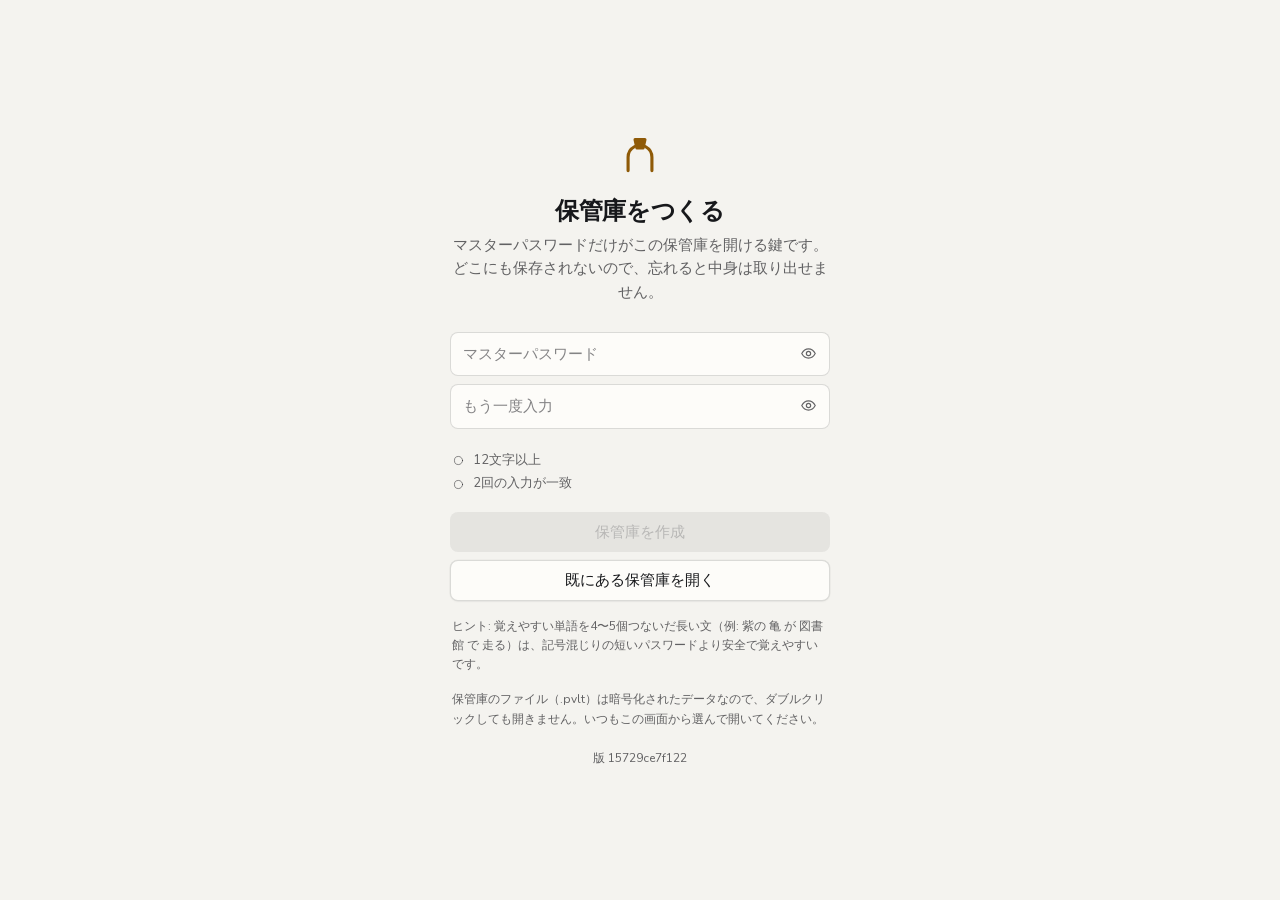
==== commit 2e479655: "PassVault web 版を配信（版 15729ce7f122） Web/build.py --site の出力。生成物なので main には入れず、この枝だけに置く。" ====
--- a/index.html
+++ b/index.html
@@ -914,7 +914,7 @@
   <div id="main"></div>
 </div>
 <div id="toast"></div>
-<script>window.PASSVAULT_BUILD = "ebf1a5ee4907";</script>
+<script>window.PASSVAULT_BUILD = "15729ce7f122";</script>
 <script>
 
 // ===== core.js =====
@@ -1575,6 +1575,17 @@
 /// もうすべての端末に伝わっているとみなして捨てる。
 const TOMBSTONE_LIFETIME_MS = 180 * 24 * 60 * 60 * 1000;
 
+/// a を b より新しいとみなすか。
+///
+/// 更新時刻は秒までしか持たないので、2 台で同じ秒に編集すると同時刻になる。
+/// そのとき「手元の方を残す」にすると、どちらの端末も自分の版を残し、
+/// 何度同期しても食い違ったままになる。中身で決めれば、どちらから見ても同じ方が勝つ。
+function newer(a, b) {
+  const difference = Date.parse(a.updatedAt) - Date.parse(b.updatedAt);
+  if (difference !== 0) return difference > 0;
+  return JSON.stringify(a) > JSON.stringify(b);
+}
+
 function merge(local, remote, now = Date.now()) {
   const summary = { added: 0, updated: 0, deleted: 0, unchanged: 0 };
 
@@ -1582,7 +1593,7 @@
     const map = new Map();
     for (const item of items) {
       const existing = map.get(item.id);
-      if (!existing || Date.parse(item.updatedAt) > Date.parse(existing.updatedAt)) {
+      if (!existing || newer(item, existing)) {
         map.set(item.id, item);
       }
     }
@@ -1607,7 +1618,7 @@
     const remoteItem = remoteItems.get(id);
     let winner = null;
     if (localItem && remoteItem) {
-      winner = Date.parse(remoteItem.updatedAt) > Date.parse(localItem.updatedAt) ? remoteItem : localItem;
+      winner = newer(remoteItem, localItem) ? remoteItem : localItem;
     } else {
       winner = localItem ?? remoteItem ?? null;
     }
@@ -2081,7 +2092,7 @@
 // ===== 名前空間（元は import * as ...）=====
 const V = { HEADER_BYTES, SCHEMA_VERSION, DEFAULT_ITERATIONS, VaultError, makeHeader, decodeHeader, deriveKey, isoNoMillis, seal, open, normalizePayload, FIELD_KINDS, CATEGORIES, makeItem, isConcealed, displayTitle, primaryPassword, primaryUsername, primaryURL, groupedCardNumber, subtitle, matches };
 const X = { base32Decode, base32Encode, parseOTP, otpCode, otpCodeForCounter, otpSecondsRemaining, formatOTP, GENERATOR_SETS, generatePassword, generatorEntropyBits, estimateBits, STRENGTH_LEVELS, strengthLevel };
-const A = { FINDING_KINDS, AGE_THRESHOLD_MS, WEAK_THRESHOLD_BITS, lastPasswordChange, audit, TOMBSTONE_LIFETIME_MS, merge, summaryText };
+const A = { FINDING_KINDS, AGE_THRESHOLD_MS, WEAK_THRESHOLD_BITS, lastPasswordChange, audit, TOMBSTONE_LIFETIME_MS, newer, merge, summaryText };
 const C = { parseCSV, COLUMN_ALIASES, mapColumns, toRecords, identity };
 const D = { DRIVE_CLIENT_ID, driveIO, DriveAuthError, driveAvailable, driveRedirectURI, driveStandalone, driveBeginSignIn, driveOpenSignInWindow, driveResponseMode, driveRelayToOpener, driveListen, driveShouldTrySilent, driveTakeRedirect, driveToken, driveTakePending, driveSignOut, driveFindVault, driveDownload, driveUpload };
 
@@ -2215,11 +2226,17 @@
   search: '',
   revealed: new Set(),
   lastActivity: Date.now(),
-  holds: 0,           // 0 より大きい間は自動施錠しない
+  holds: 0,           // 0 より大きい間は自動施錠しない（ファイル選択の窓が出ている間だけ）
   view: 'home',       // 狭い画面で出している面: home | list | detail（広い画面では使わない）
   cursor: -1,         // 一覧でキーボードが指している位置（-1 はまだ触っていない）
   stash: null,        // 施錠時に保存できていなかった変更（暗号化したまま）
+  draftStash: null,   // 施錠時に編集の画面で書きかけだった項目（暗号化したまま）
+  epoch: 0,           // 施錠のたびに 1 進む。待っている間に施錠された処理が、続きを諦める目印
+  retiredKeys: [],    // この解錠のあいだに変える前だったマスターパスワードの鍵（Drive の同期に使う）
 };
+
+/// ダイアログを開いているか。開いている間は一覧のキー操作や、別の端末の変更の確認を控える。
+const dialogOpen = () => !!document.querySelector('dialog[open]');
 
 const CLIPBOARD_CLEAR_SECONDS = 30;
 
@@ -2564,7 +2581,7 @@
 let pollingRemote = false;
 async function pollRemoteChange() {
   if (!state.key || !state.fileHandle || state.fileMtime == null) return false;
-  if (state.holds > 0 || pollingRemote || !hooks.onRemoteChange) return false;
+  if (state.holds > 0 || dialogOpen() || pollingRemote || !hooks.onRemoteChange) return false;
   pollingRemote = true;
   try {
     const file = await state.fileHandle.getFile();
@@ -2781,6 +2798,11 @@
 }
 
 function lock() {
+  // 開いている画面を閉じる。施錠の向こうにパスワードの見える画面を残さない。
+  // 閉じると、答えを待っている処理には「取り消し」が返る。
+  for (const dialog of document.querySelectorAll('dialog[open]')) dialog.close();
+  state.epoch += 1;
+  state.retiredKeys = [];
   state.key = null;
   state.header = null;
   state.items = [];
@@ -2821,10 +2843,42 @@
     const written = await persist();
     if (!written.ok || state.dirty) stashed = await stashUnsaved();
   }
+  const drafted = await stashDrafts();
   lock();
-  toast(stashed
+  toast(stashed || drafted
     ? '自動的に施錠しました。保存できていない変更は預かってあります'
     : '自動的に施錠しました');
+}
+
+/// 編集の画面で書きかけだった項目を、暗号化して預かる。
+///
+/// ダイアログを開いていても施錠するようにしたので、書きかけを黙って捨てないための受け皿。
+/// 保管庫と同じ鍵で閉じるので、同じパスワードで解錠したときだけ戻せる。
+async function stashDrafts() {
+  const drafts = hooks.collectDrafts?.() ?? [];
+  if (!drafts.length || !state.key || !state.header) return false;
+  try {
+    state.draftStash = {
+      bytes: await V.seal({ schemaVersion: V.SCHEMA_VERSION, items: drafts, deletions: [] },
+                          state.key, state.header),
+      header: state.header,
+    };
+    return true;
+  } catch {
+    return false;
+  }
+}
+
+/// 預かっていた書きかけを取り出す。取り出したら預かりは捨てる。
+async function takeDraftStash(key) {
+  const held = state.draftStash;
+  state.draftStash = null;
+  if (!held) return [];
+  try {
+    return (await V.open(held.bytes, key, held.header)).items;
+  } catch {
+    return [];   // 別の保管庫、あるいはパスワードを変えた後
+  }
 }
 
 /// 解錠したあと、預かっていた変更があれば取り戻せるか調べる。
@@ -3861,7 +3915,7 @@
 // この造りだと、探す→選ぶ→コピーが一続きの操作になる。
 
 document.addEventListener('keydown', event => {
-  if (!state.key || state.holds > 0) return;   // 施錠中とダイアログ表示中は触らない
+  if (!state.key || state.holds > 0 || dialogOpen()) return;   // 施錠中とダイアログ表示中は触らない
 
   const search = $('#search');
   const typing = document.activeElement?.tagName === 'INPUT'
@@ -4296,13 +4350,19 @@
 // 編集
 // ============================================================
 
-function openEditor(original, isNew = false) {
-  const draft = structuredClone(original);
+/// 開いている編集の画面。施錠するとき、書きかけを預かるのに使う。
+const openEditors = new Set();
+
+hooks.collectDrafts = () => [...openEditors].filter(editor => editor.dirty()).map(editor => editor.draft());
+
+/// restored は、施錠のときに預かった書きかけ。元の姿（original）との違いが「書きかけ」として残る。
+function openEditor(original, isNew = false, restored = null) {
+  const draft = structuredClone(restored ?? original);
   const category = V.CATEGORIES[draft.category];
   let tagText = draft.tags.join(', ');
   // 開いた時点の姿。これと違えば「書きかけがある」。
   const snapshot = () => JSON.stringify([draft, tagText]);
-  const opened = snapshot();
+  const opened = JSON.stringify([original, original.tags.join(', ')]);
 
   const dialog = makeDialog(isNew ? `新規${category.name}` : '編集', async () => {
     const title = draft.title.trim();
@@ -4331,6 +4391,14 @@
   });
 
   dialog.isDirty = () => snapshot() !== opened;
+
+  const editor = {
+    dirty: dialog.isDirty,
+    draft: () => ({ ...structuredClone(draft),
+                    tags: tagText.split(',').map(tag => tag.trim()).filter(Boolean) }),
+  };
+  openEditors.add(editor);
+  dialog.onDismiss = () => openEditors.delete(editor);
 
   const body = dialog.querySelector('.dlg-body');
 
@@ -4719,6 +4787,10 @@
       error.textContent = 'ファイルに書けなかったため、変更を取り消しました。';
       return false;
     }
+    // 古い鍵は、この解錠のあいだだけ覚えておく。Drive にはまだ古いパスワードの
+    // 保管庫があり、次の同期でそれを開いて合流させ、新しいパスワードで書き直すため。
+    // 覚えていないと、同期のたびに古いパスワードを訊くことになる。
+    state.retiredKeys.push({ header: previousHeader, key: previousKey });
     toast('マスターパスワードを変更しました');
     return true;
   }, '変更');
@@ -4753,24 +4825,32 @@
 
 /// 相手のファイルを開き、開けた鍵も返す。取り消されたら null。
 /// keyed は「手元の鍵では開けず、パスワードを訊いて開いた」ことを表す。
-async function openForeignVault(bytes) {
+async function openForeignVault(bytes, { hint } = {}) {
   const header = V.decodeHeader(bytes);
 
-  const sameHeader = state.header
-    && header.raw.length === state.header.raw.length
-    && header.raw.every((byte, index) => byte === state.header.raw[index]);
-  if (sameHeader) {
+  const sameHeader = other => other
+    && header.raw.length === other.raw.length
+    && header.raw.every((byte, index) => byte === other.raw[index]);
+  if (sameHeader(state.header)) {
     try { return { payload: await V.open(bytes, state.key, header), key: state.key, header, keyed: false }; }
     catch { /* 訊きに回る */ }
   }
-
-  const password = await askPassword();
+  // さっきまで使っていたパスワードの保管庫。開けたら、手元の（新しい）鍵のまま進める。
+  for (const retired of state.retiredKeys) {
+    if (!sameHeader(retired.header)) continue;
+    try {
+      return { payload: await V.open(bytes, retired.key, header),
+               key: state.key, header: state.header, keyed: false };
+    } catch { /* 訊きに回る */ }
+  }
+
+  const password = await askPassword(hint);
   if (password === null) return null;
   const key = await V.deriveKey(password, header);
   return { payload: await V.open(bytes, key, header), key, header, keyed: true };  // 違えば例外が出る
 }
 
-function askPassword() {
+function askPassword(hint = 'いま開いている保管庫とは別のパスワードで作られている場合に必要です。') {
   return new Promise(resolve => {
     const input = el('input', { className: 'field', type: 'password',
       placeholder: 'そのファイルのマスターパスワード' });
@@ -4784,8 +4864,7 @@
     dialog.onDismiss = () => { if (!answered) resolve(null); };
     dialog.querySelector('.dlg-body').append(
       el('div', { className: 'group' }, [el('div', { className: 'g-row' }, [input])]),
-      el('div', { className: 'g-foot', textContent:
-        'いま開いている保管庫とは別のパスワードで作られている場合に必要です。' }),
+      el('div', { className: 'g-foot', textContent: hint }),
     );
     dialog.showModal();
     setTimeout(() => input.focus(), 0);
@@ -5108,7 +5187,10 @@
 let driveAgain = false;     // 同期の最中に保存があった。終わったらもう一度
 let driveTimer = null;
 let driveTrouble = null;
-let driveOwnWrite = false; // 同期そのものが手元に書いている最中    // 黙って同期して失敗したときの理由（設定画面に出す）
+let driveOwnWrite = false; // 同期そのものが手元に書いている最中
+// Drive の保管庫が別のパスワードで、答えをもらえなかった。自動の同期を止めておく。
+// 止めないと、画面に戻るたびにパスワードを訊き続ける。押して同期すれば解ける。
+let driveNeedsAnswer = false;
 
 /// quiet は自動の同期。始まりも「変わらなかった」ことも知らせず、
 /// 相手から何か届いたときだけ知らせる。ログインが切れていても Google へは移らない。
@@ -5129,36 +5211,66 @@
     D.driveBeginSignIn();
     return;
   }
-  // 編集などのダイアログを開いている最中に中身を差し替えない。閉じて保存したときに走る。
-  if (quiet && document.querySelector('dialog[open]')) { driveAgain = true; return; }
+  if (quiet && driveNeedsAnswer) return;
+  // 編集などのダイアログを開いている最中に中身を差し替えない。閉じるまで少しずつ待つ。
+  if (quiet && document.querySelector('dialog[open]')) {
+    clearTimeout(driveTimer);
+    driveTimer = setTimeout(() => syncWithDrive({ quiet: true }), 3000);
+    return;
+  }
+  if (!quiet) driveNeedsAnswer = false;
+
+  // 待っている間に施錠されたら、続きを諦める（施錠した保管庫に書き込まない）
+  const epoch = state.epoch;
+  const stillOpen = () => state.epoch === epoch && state.key;
 
   driveSyncing = true;
   driveAgain = false;
   if (!quiet) toast('Google Drive と同期しています…');
   try {
     const remote = await D.driveFindVault();
+    if (!stillOpen()) return;
     let summary = null;
     if (remote) {
-      const opened = await openForeignVault(await D.driveDownload(remote.id));
-      if (!opened) { toast('同期を中止しました'); return; }
+      const bytes = await D.driveDownload(remote.id);
+      if (!stillOpen()) return;
+      const opened = await openForeignVault(bytes, { hint:
+        'Google Drive の保管庫は、この端末とは別のマスターパスワードで保存されています。'
+        + '別の端末でパスワードを変えた場合などに起こります。そのパスワードを入力してください。' });
+      if (!stillOpen()) return;
+      if (!opened) {
+        driveNeedsAnswer = true;
+        toast('同期を中止しました。設定の「Google Drive と同期」から再開できます');
+        return;
+      }
       if (opened.keyed) {
-        // 別々に作った保管庫どうしは、塩（ヘッダ）が違う。そのままだと
-        // 同期のたびに相手側でパスワードを訊かれ、2 台で交互に訊かれ続ける。
-        // ここで手元を Drive の鍵に揃えれば、以後はどちらでも訊かれない。
-        const agreed = await hooks.askConfirm(
-          'この端末を Drive の保管庫に揃えます',
-          '次からは、いま入力したパスワードでこの端末の保管庫も開くようになります。'
-          + '中身は合流させるので、この端末の項目は消えません。',
-          { confirmLabel: '揃える' });
-        if (!agreed) { toast('同期を中止しました'); return; }
-        state.key = opened.key;
-        state.header = opened.header;
+        // 別々のパスワードで保存されている。そのままだと同期のたびに訊かれ、
+        // 2 台で交互に訊かれ続けるので、どちらかに揃える。
+        // どちらを選んでも中身は合流させるので、項目は消えない。
+        const choice = await hooks.askChoice('どちらのパスワードに揃えますか',
+          'Drive の保管庫とこの端末の保管庫は、別のマスターパスワードで保存されています。'
+          + 'どちらを選んでも中身は合流させるので、項目は消えません。',
+          [['drive', 'この端末を Drive に揃える',
+            '別の端末でパスワードを変えた場合。いま入力したパスワードで、この端末も開くようになります'],
+           ['local', 'Drive をこの端末のパスワードで書き直す',
+            'この端末でパスワードを変えた場合。いま入力した古いパスワードは使えなくなります']]);
+        if (!stillOpen()) return;
+        if (!choice) {
+          driveNeedsAnswer = true;
+          toast('同期を中止しました。設定の「Google Drive と同期」から再開できます');
+          return;
+        }
+        if (choice === 'drive') {
+          state.key = opened.key;
+          state.header = opened.header;
+        }
       }
       // 合流の結果を手元に書く保存は、自分が起こしたもの。これで次の同期を
       // 呼ぶと、同期→保存→同期… と終わらなくなる。
       driveOwnWrite = true;
       try { summary = await applyMerge(opened.payload); } finally { driveOwnWrite = false; }
       if (!summary) return;  // 手元に書けなかった。applyMerge が知らせている
+      if (!stillOpen()) return;
     }
     const bytes = await V.seal(
       { schemaVersion: V.SCHEMA_VERSION, items: state.items, deletions: state.deletions },
@@ -5177,7 +5289,11 @@
   } catch (caught) {
     const auth = caught instanceof D.DriveAuthError;
     driveTrouble = auth ? 'ログインが切れています' : (caught.message ?? String(caught));
-    if (!quiet) {
+    if (caught instanceof V.VaultError) {
+      // 訊かれたパスワードが違った。利用者は答えたところなので、自動の同期でも知らせる。
+      driveNeedsAnswer = true;
+      toast(`同期を中止しました: ${driveTrouble}`);
+    } else if (!quiet) {
       toast(auth ? 'Google のログインが切れました。もう一度「Google Drive と同期」を押してください'
                  : `同期できませんでした: ${driveTrouble}`);
     }
@@ -5195,6 +5311,7 @@
   const syncedAt = driveSyncedAt();
   const last = syncedAt ? `前回: ${fmtDateTime(syncedAt)}` : 'まだ同期していません';
   if (!D.driveToken()) return syncedAt ? `${last}・押すと Google にログインし直します` : last;
+  if (driveNeedsAnswer) return `${last}・パスワードの確認待ち（押すと再開）`;
   return driveTrouble ? `${last}・${driveTrouble}` : `${last}・保存のたびに自動で同期`;
 }
 
@@ -5211,7 +5328,18 @@
   if (state.key && D.driveAvailable() && D.driveToken()) syncWithDrive({ quiet: true });
 };
 
-hooks.afterUnlock = function () {
+hooks.afterUnlock = async function () {
+  // 施錠のとき編集の画面で書きかけだったものを、編集の画面ごと戻す
+  const drafts = await takeDraftStash(state.key);
+  if (drafts.length) {
+    const draft = drafts[0];
+    const current = state.items.find(item => item.id === draft.id);
+    openEditor(current ?? { ...V.makeItem(draft.category), id: draft.id }, !current, draft);
+    toast(drafts.length > 1
+      ? `書きかけの編集を戻しました（ほか ${drafts.length - 1} 件は戻せませんでした）`
+      : '施錠したときの書きかけを戻しました。保存するまで保管庫には入っていません');
+  }
+
   if (D.driveTakePending() && D.driveToken()) syncWithDrive();
   else if (D.driveToken()) syncWithDrive({ quiet: true });
 };
@@ -5375,6 +5503,27 @@
   });
 };
 
+/// いくつかの道から 1 つ選ばせる。choices は [値, 見出し, 説明]。閉じられた場合は null。
+hooks.askChoice = function (title, message, choices) {
+  return new Promise(resolve => {
+    let answered = false;
+    const dialog = makeDialog(title, null);
+    dialog.onDismiss = () => { if (!answered) resolve(null); };
+    dialog.querySelector('.dlg-body').append(
+      el('div', { className: 'group' }, [
+        el('div', { className: 'g-row' }, [el('div', { style: 'line-height:1.65', textContent: message })]),
+      ]),
+      el('div', { className: 'group' }, choices.map(([value, label, sub]) =>
+        el('button', { className: 'g-row', style: 'display:block;text-align:left',
+          onclick: () => { answered = true; resolve(value); dialog.close(); } }, [
+          el('div', { style: 'color:var(--accent);font-weight:600', textContent: label }),
+          sub ? el('div', { className: 'lab', style: 'margin-top:3px', textContent: sub }) : null,
+        ].filter(Boolean)))),
+    );
+    dialog.showModal();
+  });
+};
+
 /// 短い文字列を訊く。空のままなら確定させない。閉じられた場合は null。
 hooks.askText = function (title, label, { placeholder = '', initial = '', confirmLabel = '追加' } = {}) {
   return new Promise(resolve => {
@@ -5448,18 +5597,18 @@
     el('div', { className: 'dlg-body' }),
   );
 
-  // ダイアログを開いている間は画面を触らない時間が続くので、自動施錠を止める。
-  state.holds += 1;
+  // ダイアログを開いていても自動施錠は止めない。止めていた頃は、編集の画面を
+  // 開いたまま置くと、パスワードが見えたままいつまでも施錠されなかった。
+  // 打っている間はキー操作が「触っている」扱いになるので、入力の途中では施錠しない。
+  // 時間が来たら、書きかけは app.js の stashDrafts が預かり、ダイアログは lock() が閉じる。
 
   // 後始末を close イベント任せにしない。
-  // 環境によっては <dialog> の close/cancel が飛んでこないことがあり、
-  // そうなると holds が減らないまま自動施錠が永久に止まる。
+  // 環境によっては <dialog> の close/cancel が飛んでこないことがあるので、
   // close() を包んで、確実に一度だけ後始末する。
   let finished = false;
   const finish = () => {
     if (finished) return;
     finished = true;
-    state.holds = Math.max(0, state.holds - 1);
     noteActivity();
     dialog.remove();
     dialog.onDismiss?.();
